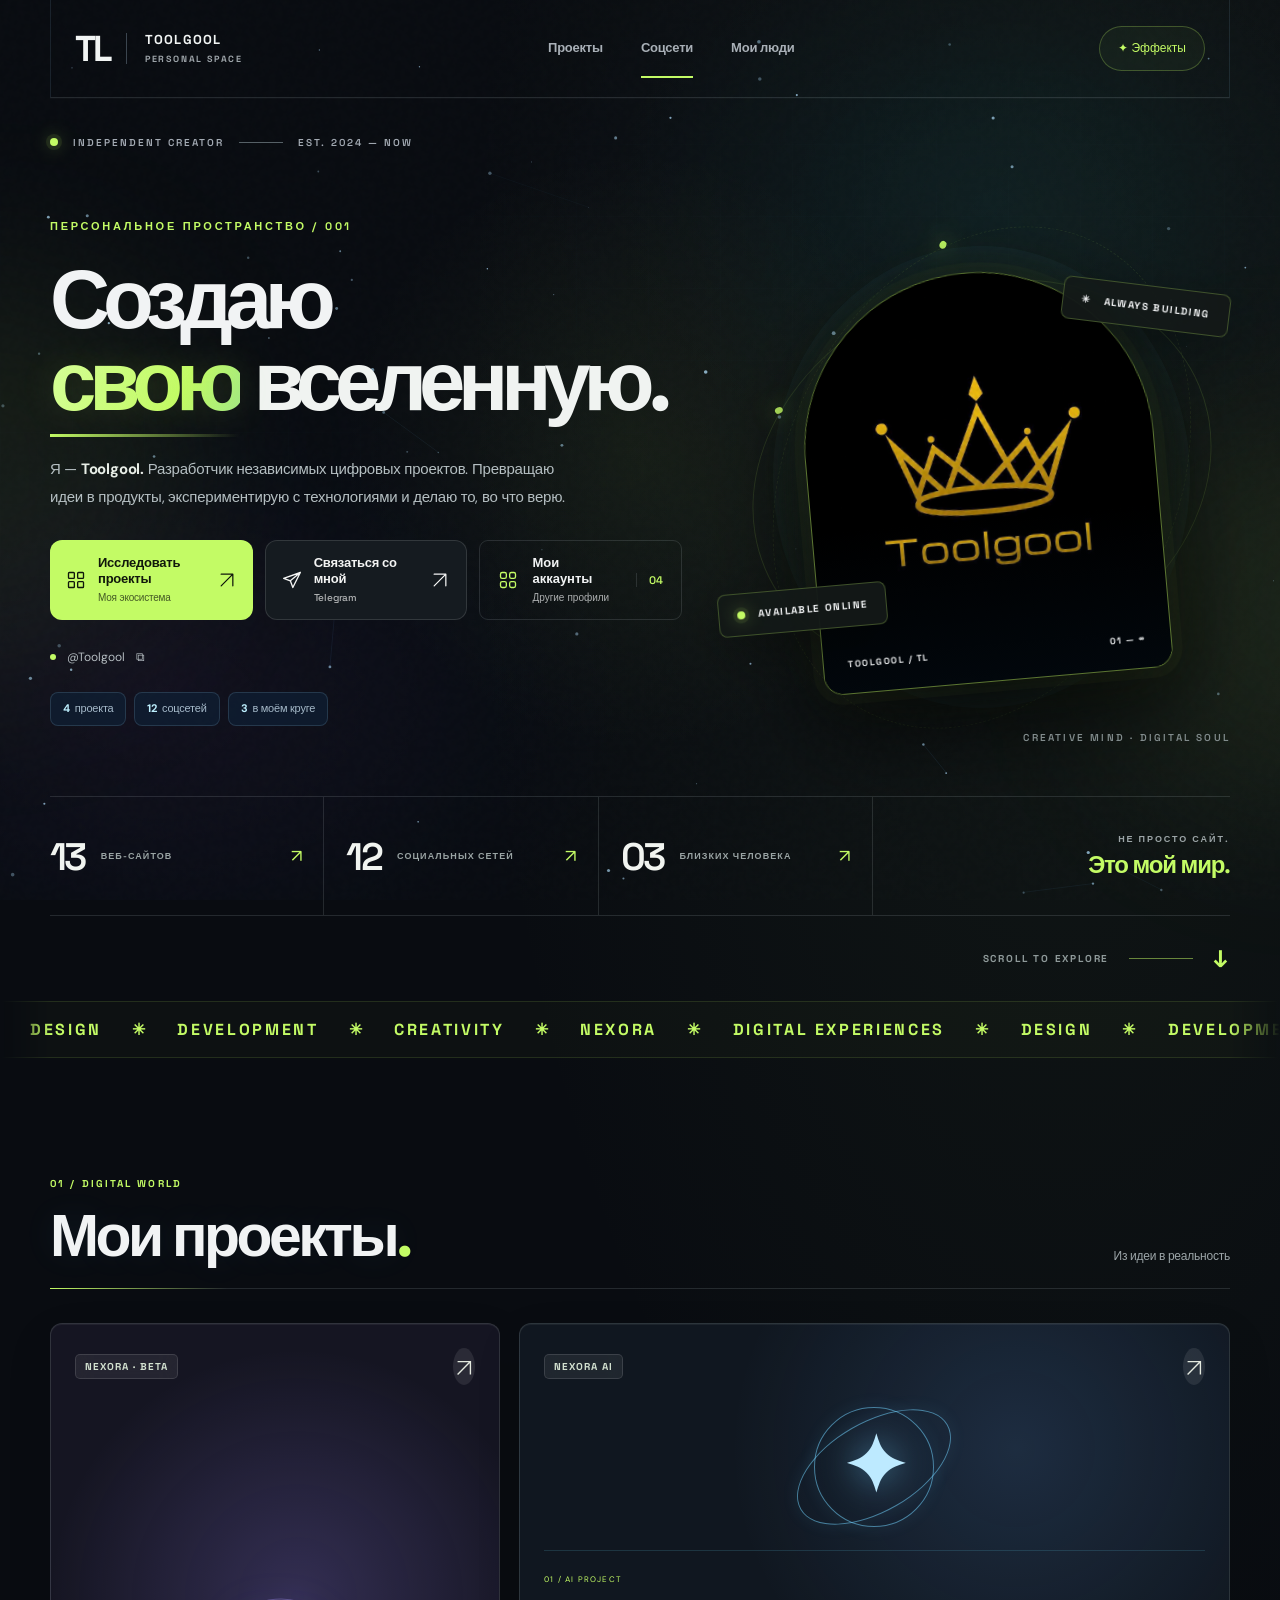
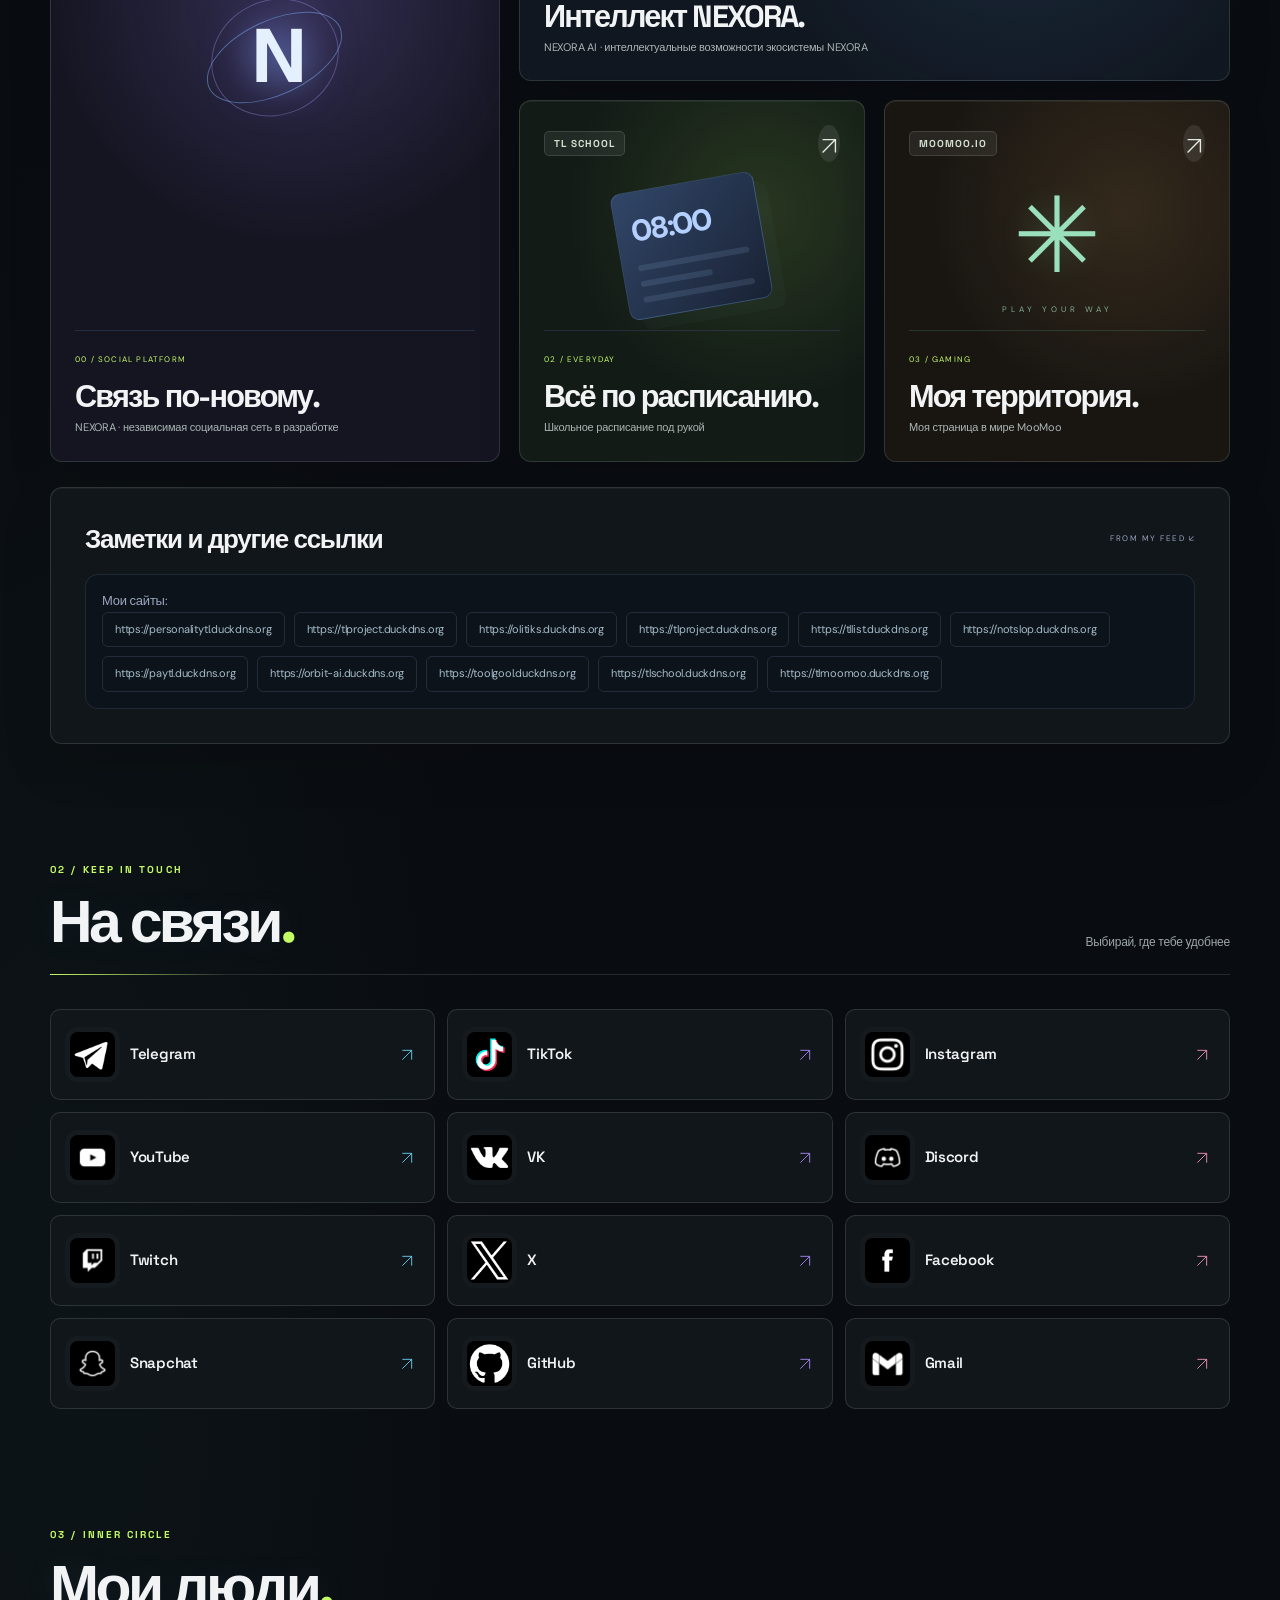
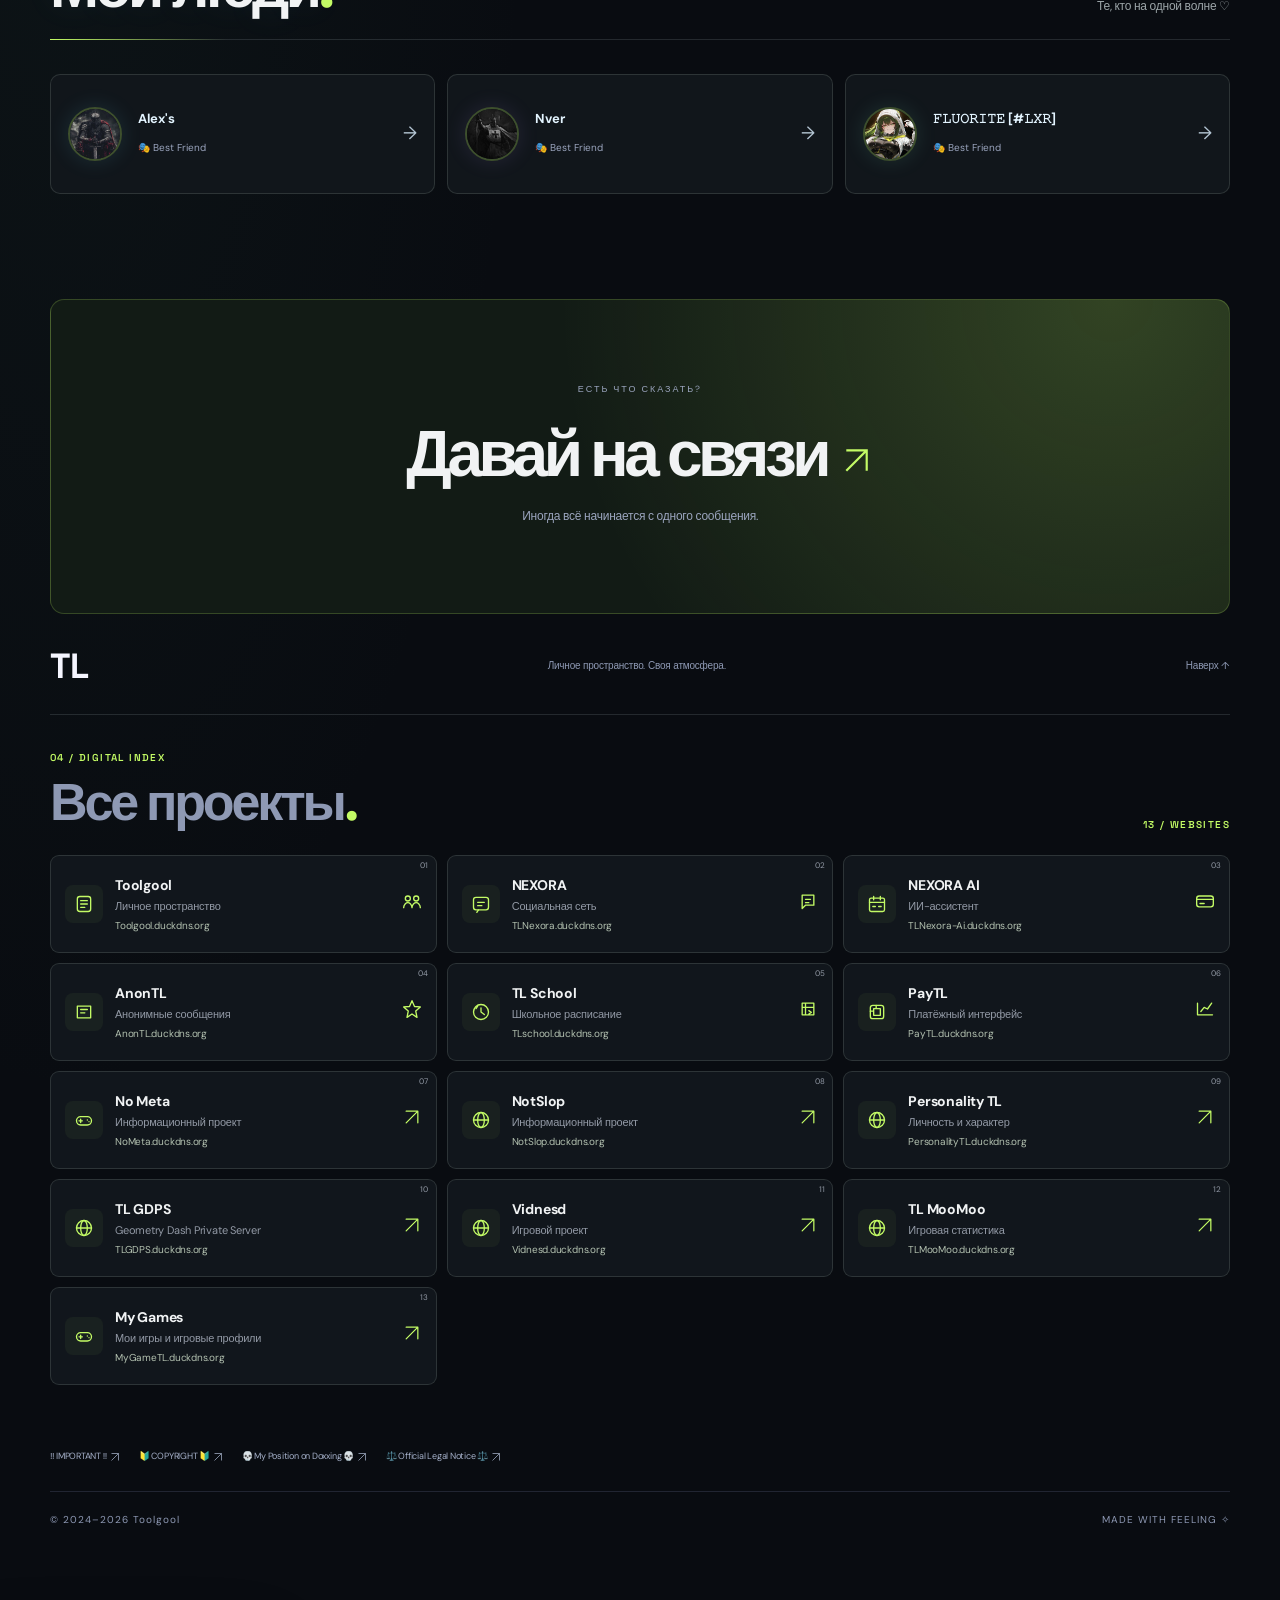
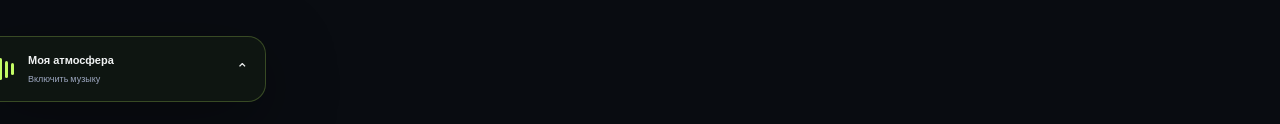
==== index.html @ 626cf40d "Use canonical MyGameTL domain from My-Game CNAME in bio directory" ====
<!doctype html>
<html lang="ru">
<head>
  <meta charset="utf-8">
  <meta name="viewport" content="width=device-width, initial-scale=1">
  <meta name="theme-color" content="#090d12">
  <meta name="description" content="Toolgool — независимый разработчик NEXORA, NEXORA AI и других цифровых проектов.">

  <meta property="og:title" content="Toolgool · Личное пространство">
  <meta property="og:description" content="Toolgool: NEXORA, NEXORA AI, TL School и другие проекты.">
  <meta property="og:type" content="website">
  <meta property="og:image" content="https://Toolgool.duckdns.org/images/icon.jpg">

  <title>Toolgool · Личное пространство</title>

  <link rel="preconnect" href="https://fonts.googleapis.com"><link rel="preconnect" href="https://fonts.gstatic.com" crossorigin><link href="https://fonts.googleapis.com/css2?family=DM+Sans:wght@400;500;600;700&family=Space+Grotesk:wght@400;500;600;700&display=swap" rel="stylesheet">
  <link rel="stylesheet" href="style.css?v=4">
<link rel="stylesheet" href="effects.css?v=1">
<link rel="stylesheet" href="premium.css?v=1">
<link rel="stylesheet" href="rebuild.css?v=1">
<link rel="stylesheet" href="motion-v2.css?v=1">

<script src="data.js?v=3" defer></script>
<script src="script.js?v=4" defer></script>
<script src="effects.js?v=1" defer></script>
<script src="premium.js?v=1" defer></script>
<script src="rebuild.js?v=1" defer></script>
<script src="motion-v2.js?v=1" defer></script>
<style>
.tl-hero #tlAccountsOpen{gap:14px;margin:0;padding:14px 18px;border-radius:9px;min-height:56px;background:transparent;border:1px solid var(--tl-line);color:#f1f3f4;position:relative;overflow:hidden}
.tl-hero #tlAccountsOpen:hover{border-color:var(--tl-acid);background:#c3fb6509}
#tlAccountsOpen .tl-count{font:600 11px "Space Grotesk",sans-serif;color:var(--tl-acid);border-left:1px solid var(--tl-line);padding-left:12px}
#tlAccountsOpen svg{color:var(--tl-acid);transition:rotate .4s}
#tlAccountsOpen:hover svg{rotate:90deg}
#tlAccounts{box-sizing:border-box;width:min(520px,calc(100% - 28px));max-height:85dvh;overflow:auto;padding:clamp(18px,5vw,36px);border:1px solid var(--tl-line);border-radius:12px;background:#11161c;color:#f1f3f4;margin:auto;box-shadow:0 30px 100px #0009;transform:none}
#tlAccounts::backdrop{background:#090c11b8;backdrop-filter:blur(10px)}
#tlAccounts[open]{animation:tlDirectoryIn .48s cubic-bezier(.16,1,.3,1) both}
#tlAccounts[open]::backdrop{animation:tlDirectoryFade .35s both}
#tlAccounts.tl-exit{animation:tlDirectoryOut .23s ease both}
#tlAccounts.tl-exit::backdrop{animation:tlDirectoryFade .23s reverse both}
@keyframes tlDirectoryFade{from{opacity:0}to{opacity:1}}
@keyframes tlDirectoryIn{from{opacity:0;transform:translateY(24px) scale(.97);clip-path:inset(0 0 18% 0)}to{opacity:1;transform:none;clip-path:inset(0)}}
@keyframes tlDirectoryOut{to{opacity:0;transform:translateY(16px) scale(.98)}}
#tlAccounts .tl-eyebrow{font:700 10px "Space Grotesk",sans-serif;letter-spacing:.2em;color:var(--tl-acid);margin-bottom:15px}
#tlAccounts h2{font:700 clamp(30px,7vw,48px)/1.05 "Space Grotesk",sans-serif;letter-spacing:-.075em;margin:0 40px 12px 0}
#tlAccounts h2 span{color:var(--tl-acid)!important}
#tlAccounts p{color:var(--tl-muted);font-size:13px;margin:0 0 24px}
#tlAccounts .tl-account{display:grid;grid-template-columns:28px 38px minmax(0,1fr) 20px;align-items:center;gap:12px;padding:18px 8px;border-top:1px solid var(--tl-line);color:inherit;text-decoration:none;position:relative;transition:background .25s,padding .25s;animation:tlDirectoryRow .55s cubic-bezier(.16,1,.3,1) both;animation-delay:calc(var(--i)*65ms + 60ms)}
@keyframes tlDirectoryRow{from{opacity:0;translate:0 15px}to{opacity:1;translate:0 0}}
#tlAccounts .tl-account:hover,#tlAccounts .tl-account:focus-visible{background:#c3fb6509;padding-left:13px}
#tlAccounts .tl-index{font:600 11px "Space Grotesk",sans-serif;color:var(--tl-muted)}
#tlAccounts .tl-account img{width:38px;height:38px;border-radius:8px;filter:grayscale(1);transition:filter .25s}
#tlAccounts .tl-account:hover img{filter:none}
#tlAccounts .tl-account strong{font-size:15px;font-weight:700}
#tlAccounts .tl-account small{display:block;color:var(--tl-muted);font-size:12px}
#tlAccounts .tl-account svg{color:var(--tl-acid);transition:transform .25s}
#tlAccounts .tl-account:hover svg{transform:translate(3px,-3px)}
#tlAccounts .tl-account-close{position:absolute;right:20px;top:20px;background:transparent;color:#f1f3f4;border:1px solid var(--tl-line);border-radius:8px;width:36px;height:36px;display:grid;place-items:center;cursor:pointer}
#tlAccounts .tl-account-close:hover{color:var(--tl-acid);border-color:var(--tl-acid)}
#tlAccounts .tl-account-footer{display:flex;justify-content:space-between;border-top:1px solid var(--tl-line);padding-top:20px;color:var(--tl-muted);font:600 10px "Space Grotesk",sans-serif;letter-spacing:.12em}
html.no-effects #tlAccounts,html.no-effects #tlAccounts::backdrop,html.no-effects #tlAccounts .tl-account{animation:none!important}
@media(prefers-reduced-motion:reduce){#tlAccounts,#tlAccounts::backdrop,#tlAccounts .tl-account{animation:none!important}#tlAccounts *{transition:none!important}}

.tl-hero .hero-actions .button{gap:12px;padding:14px 16px;min-height:66px;justify-content:flex-start;flex:1 1 175px;text-align:left}
.tl-hero .hero-actions .button>svg{flex:none}
.tl-hero .hero-actions .button>span:not(.tl-count){flex:1;line-height:1.25;white-space:normal}
.tl-hero .hero-actions .button small{display:block;font-size:10px;font-weight:500;opacity:.7;margin-top:5px}
.tl-hero .hero-actions .button.secondary{background:#151b20;border-color:#ffffff20}
.tl-hero .hero-actions .button.secondary:hover{background:#c3fb6510;border-color:var(--tl-acid)}
.tl-domain-directory{padding:36px 0;border-top:1px solid var(--tl-line);margin-top:30px}
.tl-domain-head{display:flex;justify-content:space-between;align-items:end;gap:12px;margin-bottom:24px}
.tl-domain-head .eyebrow,.tl-domain-total{color:var(--tl-acid);font:600 10px "Space Grotesk",sans-serif;letter-spacing:.14em}
.tl-domain-head h2{font:700 clamp(32px,5vw,52px)/1.1 "Space Grotesk",sans-serif;letter-spacing:-.06em}
.tl-domain-grid{display:grid;grid-template-columns:repeat(3,minmax(0,1fr));gap:10px}
.tl-domain-card{position:relative;display:flex;align-items:center;gap:12px;padding:18px 14px;border:1px solid var(--tl-line);border-radius:9px;background:#11161c;overflow:hidden;transition:background .3s,border-color .3s,translate .3s}
.tl-domain-card:hover{background:#19221c;border-color:#c3fb6570;translate:0 -3px}
.tl-domain-icon{display:grid;place-items:center;flex:none;width:38px;height:38px;border-radius:8px;background:#c3fb650c;color:var(--tl-acid)}
.tl-domain-copy{min-width:0;flex:1;display:grid;gap:2px}
.tl-domain-copy strong{font-size:14px;color:#f1f3f4}
.tl-domain-copy small{font-size:11px;color:var(--tl-muted)}
.tl-domain-url{font-size:10px;color:#b3c1b0;overflow-wrap:anywhere}
.tl-domain-arrow{color:var(--tl-acid);transition:transform .3s;flex:none}
.tl-domain-card:hover .tl-domain-arrow{transform:translate(2px,-3px)}
.tl-domain-index{position:absolute;right:8px;top:3px;color:var(--tl-muted);font-size:8px}
@media(max-width:1000px){.tl-domain-grid{grid-template-columns:repeat(2,minmax(0,1fr))}}
@media(max-width:560px){.tl-domain-grid{grid-template-columns:1fr}.tl-hero .hero-actions .button{flex-basis:100%}}
@media(prefers-reduced-motion:reduce){.tl-domain-card,.tl-domain-arrow{transition:none}}
</style>
</head>

<body>
  <a class="skip-link" href="#main">Перейти к содержимому</a>

  <svg
    xmlns="http://www.w3.org/2000/svg"
    width="0"
    height="0"
    aria-hidden="true"
    style="position:absolute;pointer-events:none"
  >
    <symbol id="icon-arrow" viewBox="0 0 24 24">
      <path
        d="M5 19 19 5M5 5h14v14"
        fill="none"
        stroke="currentColor"
        stroke-width="1.5"
      />
    </symbol>
  </svg>

  <canvas id="snowCanvas" aria-hidden="true"></canvas>
  <div class="ambient" aria-hidden="true"></div>

  <header class="header wrap">
    <a href="#" class="brand" aria-label="Toolgool, на главную">
      TL
      <span>
        TOOLGOOL
        <small>PERSONAL SPACE</small>
      </span>
    </a>

    <nav aria-label="Главная навигация">
      <a href="#projects">Проекты</a>
      <a href="#socials">Соцсети</a>
      <a href="#people">Мои люди</a>
    </nav>

    <button
      id="effects"
      class="effects"
      aria-label="Включить или отключить эффекты"
      aria-pressed="true"
    >
      ✦ <span>Эффекты</span>
    </button>
  </header>

  <main id="main" class="wrap">
    <section class="hero tl-hero" aria-labelledby="hero-title">
      <div class="tl-hero-kicker"><span class="tl-live-dot"></span> INDEPENDENT CREATOR <span class="tl-kicker-line"></span> EST. 2024 — NOW</div>
      <div class="tl-hero-stage">
        <div class="hero-copy">
          <div class="tl-hero-overline">ПЕРСОНАЛЬНОЕ ПРОСТРАНСТВО / 001</div>
          <h1 id="hero-title">Создаю<br><em>свою</em> <span>вселенную.</span></h1>
          <p class="hero-description">Я — <strong>Toolgool.</strong> Разработчик независимых цифровых проектов. Превращаю идеи в продукты, экспериментирую с технологиями и делаю то, во что верю.</p>
          <div class="hero-actions">
            <a class="button primary" href="#projects"><svg width="20" height="20" viewBox="0 0 24 24" fill="none" stroke="currentColor" stroke-width="1.6" stroke-linecap="round" stroke-linejoin="round" aria-hidden="true"><rect x="3" y="3" width="7" height="7" rx="1"/><rect x="14" y="3" width="7" height="7" rx="1"/><rect x="3" y="14" width="7" height="7" rx="1"/><rect x="14" y="14" width="7" height="7" rx="1"/></svg><span>Исследовать проекты<small>Моя экосистема</small></span><svg width="20" height="20" viewBox="0 0 24 24" fill="none" stroke="currentColor" stroke-width="1.6" stroke-linecap="round" stroke-linejoin="round" aria-hidden="true"><use href="#icon-arrow"/></svg></a>
            <a class="button secondary" href="https://t.me/Toolgool" target="_blank" rel="noopener noreferrer"><svg width="20" height="20" viewBox="0 0 24 24" fill="none" stroke="currentColor" stroke-width="1.6" stroke-linecap="round" stroke-linejoin="round" aria-hidden="true"><path d="M22 3 2 10l8 3 3 8 9-18ZM10 13l12-10"/></svg><span>Связаться со мной<small>Telegram</small></span><svg width="20" height="20" viewBox="0 0 24 24" fill="none" stroke="currentColor" stroke-width="1.6" stroke-linecap="round" stroke-linejoin="round" aria-hidden="true"><use href="#icon-arrow"/></svg></a>
            <button type="button" class="button secondary" id="tlAccountsOpen" aria-haspopup="dialog" onclick="document.getElementById('tlAccounts').showModal()"><svg width="20" height="20" viewBox="0 0 24 24" fill="none" stroke="currentColor" stroke-width="1.6" aria-hidden="true"><rect x="3" y="3" width="7" height="7" rx="2"/><rect x="14" y="3" width="7" height="7" rx="2"/><rect x="3" y="14" width="7" height="7" rx="2"/><rect x="14" y="14" width="7" height="7" rx="2"/></svg> <span>Мои аккаунты<small>Другие профили</small></span><span class="tl-count">04</span></button>
          </div>
          <button class="handle" id="copyHandle" aria-label="Скопировать ник @Toolgool"><span class="tl-handle-dot"></span> @Toolgool <span aria-hidden="true">⧉</span></button>
        </div>
        <div class="hero-art">
          <div class="tl-art-halo" aria-hidden="true"></div>
          <div class="tl-art-ring tl-art-ring-a" aria-hidden="true"></div>
          <div class="tl-art-ring tl-art-ring-b" aria-hidden="true"></div>
          <div class="portrait"><img src="images/icon.jpg" alt="Аватар Toolgool" width="400" height="400" fetchpriority="high"><div class="portrait-caption"><span>TOOLGOOL / TL</span><span>01 — ∞</span></div></div>
          <div class="tl-art-chip tl-chip-top">✳ &nbsp; ALWAYS BUILDING</div>
          <div class="tl-art-chip tl-chip-bottom"><span class="tl-live-dot"></span> AVAILABLE ONLINE</div>
          <div class="tl-art-coordinate">CREATIVE MIND · DIGITAL SOUL</div>
        </div>
      </div>
      <div class="tl-hero-metrics" aria-label="Разделы сайта">
        <a href="#projects"><strong>13</strong><span>ВЕБ-САЙТОВ</span><b>↗</b></a>
        <a href="#socials"><strong>12</strong><span>СОЦИАЛЬНЫХ СЕТЕЙ</span><b>↗</b></a>
        <a href="#people"><strong>03</strong><span>БЛИЗКИХ ЧЕЛОВЕКА</span><b>↗</b></a>
        <div class="tl-metric-signature"><span>НЕ ПРОСТО САЙТ.</span><strong>Это мой мир.</strong></div>
      </div>
      <div class="tl-hero-bottom"><span>SCROLL TO EXPLORE</span><span class="tl-scroll-line"></span><a href="#projects" aria-label="Прокрутить к проектам">↓</a></div>
    </section>

    <div class="tl-ticker" aria-hidden="true"><div class="tl-ticker-track">DESIGN <span>✳</span> DEVELOPMENT <span>✳</span> CREATIVITY <span>✳</span> NEXORA <span>✳</span> DIGITAL EXPERIENCES <span>✳</span> DESIGN <span>✳</span> DEVELOPMENT <span>✳</span> CREATIVITY <span>✳</span> NEXORA <span>✳</span> DIGITAL EXPERIENCES <span>✳</span></div></div>

    <section class="section" id="projects">
      <div class="section-heading">
        <div>
          <div class="eyebrow">01 / DIGITAL WORLD</div>
          <h2>Мои проекты<span>.</span></h2>
        </div>

        <span class="section-note">Из идеи в реальность</span>
      </div>

      <div class="project-grid">
        <a class="project project-nexora" href="https://TLNexora.duckdns.org/" target="_blank" rel="noopener noreferrer" aria-label="Открыть социальную сеть NEXORA">
          <div class="project-top"><span class="pill">NEXORA · BETA</span><span class="arrow"><svg class="external-icon" width="16" height="16" aria-hidden="true"><use href="#icon-arrow"></use></svg></span></div>
          <div class="nexora-illustration" aria-hidden="true"><span class="nexora-symbol">N</span><span class="nexora-ring"></span><span class="nexora-ring second"></span></div>
          <div class="project-copy"><small>00 / SOCIAL PLATFORM</small><h3>Связь по-новому.</h3><p>NEXORA · независимая социальная сеть в разработке</p></div>
        </a>
        <a
          class="project project-featured"
          href="https://TLNexora-Ai.duckdns.org/"
          target="_blank"
          rel="noopener noreferrer"
        >
          <div class="project-top">
            <span class="pill">NEXORA AI</span>
            <span class="arrow">
              <svg class="external-icon" width="16" height="16" aria-hidden="true">
                <use href="#icon-arrow"></use>
              </svg>
            </span>
          </div>

          <div class="orbit-illustration" aria-hidden="true">
            <div></div>
            <i></i>
            <b>✦</b>
          </div>

          <div class="project-copy">
            <small>01 / AI PROJECT</small>
            <h3>Интеллект NEXORA.</h3>
            <p>NEXORA AI · интеллектуальные возможности экосистемы NEXORA</p>
          </div>
        </a>

        <a
          class="project project-school"
          href="https://TLschool.duckdns.org"
          target="_blank"
          rel="noopener noreferrer"
        >
          <div class="project-top">
            <span class="pill">TL SCHOOL</span>
            <span class="arrow">
              <svg class="external-icon" width="16" height="16" aria-hidden="true">
                <use href="#icon-arrow"></use>
              </svg>
            </span>
          </div>

          <div class="school-illustration" aria-hidden="true">
            <span>08:00</span>
            <i></i>
            <i></i>
            <i></i>
          </div>

          <div class="project-copy">
            <small>02 / EVERYDAY</small>
            <h3>Всё по расписанию.</h3>
            <p>Школьное расписание под рукой</p>
          </div>
        </a>

        <a
          class="project project-game"
          href="https://TLMooMoo.duckdns.org"
          target="_blank"
          rel="noopener noreferrer"
        >
          <div class="project-top">
            <span class="pill">MOOMOO.IO</span>
            <span class="arrow">
              <svg class="external-icon" width="16" height="16" aria-hidden="true">
                <use href="#icon-arrow"></use>
              </svg>
            </span>
          </div>

          <div class="game-illustration" aria-hidden="true">
            ✳
            <span>PLAY YOUR WAY</span>
          </div>

          <div class="project-copy">
            <small>03 / GAMING</small>
            <h3>Моя территория.</h3>
            <p>Моя страница в мире MooMoo</p>
          </div>
        </a>
      </div>

      <div class="posts-panel">
        <div class="posts-heading">
          <h3>Заметки и другие ссылки</h3>
          <span>FROM MY FEED ↙</span>
        </div>

        <div id="postsContainer" aria-live="polite">
          <p>Загружаем записи…</p>
        </div>

        <button id="retryPosts" hidden class="button secondary">
          Попробовать снова
        </button>
      </div>
    </section>

    <section class="section" id="socials">
      <div class="section-heading">
        <div>
          <div class="eyebrow">02 / KEEP IN TOUCH</div>
          <h2>На связи<span>.</span></h2>
        </div>

        <span class="section-note">Выбирай, где тебе удобнее</span>
      </div>

      <div class="social-grid">
        <a class="social-card" href="https://t.me/Toolgool" target="_blank" rel="noopener noreferrer">
          <img src="./images/Telegram.jpg" alt="" width="36" height="36" loading="lazy">
          <span>Telegram</span>
          <span aria-hidden="true">
            <svg class="external-icon" width="16" height="16"><use href="#icon-arrow"></use></svg>
          </span>
        </a>

        <a class="social-card" href="https://www.tiktok.com/@Toolgool2023" target="_blank" rel="noopener noreferrer">
          <img src="./images/Tiktok.jpg" alt="" width="36" height="36" loading="lazy">
          <span>TikTok</span>
          <span aria-hidden="true">
            <svg class="external-icon" width="16" height="16"><use href="#icon-arrow"></use></svg>
          </span>
        </a>

        <a class="social-card" href="https://www.instagram.com/Toolgool2023" target="_blank" rel="noopener noreferrer">
          <img src="./images/Instagram.jpg" alt="" width="36" height="36" loading="lazy">
          <span>Instagram</span>
          <span aria-hidden="true">
            <svg class="external-icon" width="16" height="16"><use href="#icon-arrow"></use></svg>
          </span>
        </a>

        <a class="social-card" href="https://www.youtube.com/@Toolgool2023" target="_blank" rel="noopener noreferrer">
          <img src="./images/YouTube.jpg" alt="" width="36" height="36" loading="lazy">
          <span>YouTube</span>
          <span aria-hidden="true">
            <svg class="external-icon" width="16" height="16"><use href="#icon-arrow"></use></svg>
          </span>
        </a>

        <a class="social-card" href="https://vk.com/Toolgool" target="_blank" rel="noopener noreferrer">
          <img src="./images/VK.jpg" alt="" width="36" height="36" loading="lazy">
          <span>VK</span>
          <span aria-hidden="true">
            <svg class="external-icon" width="16" height="16"><use href="#icon-arrow"></use></svg>
          </span>
        </a>

        <a class="social-card" href="https://discord.com/users/Toolgool2023" target="_blank" rel="noopener noreferrer">
          <img src="./images/Discord.jpg" alt="" width="36" height="36" loading="lazy">
          <span>Discord</span>
          <span aria-hidden="true">
            <svg class="external-icon" width="16" height="16"><use href="#icon-arrow"></use></svg>
          </span>
        </a>

        <a class="social-card" href="https://www.twitch.tv/Toolgool2023" target="_blank" rel="noopener noreferrer">
          <img src="./images/Twitch.jpg" alt="" width="36" height="36" loading="lazy">
          <span>Twitch</span>
          <span aria-hidden="true">
            <svg class="external-icon" width="16" height="16"><use href="#icon-arrow"></use></svg>
          </span>
        </a>

        <a class="social-card" href="https://x.com/Toolgool2023" target="_blank" rel="noopener noreferrer">
          <img src="./images/X.jpg" alt="" width="36" height="36" loading="lazy">
          <span>X</span>
          <span aria-hidden="true">
            <svg class="external-icon" width="16" height="16"><use href="#icon-arrow"></use></svg>
          </span>
        </a>

        <a class="social-card" href="https://www.facebook.com/Toolgool2023" target="_blank" rel="noopener noreferrer">
          <img src="./images/Facebook.jpg" alt="" width="36" height="36" loading="lazy">
          <span>Facebook</span>
          <span aria-hidden="true">
            <svg class="external-icon" width="16" height="16"><use href="#icon-arrow"></use></svg>
          </span>
        </a>

        <a class="social-card" href="https://www.snapchat.com/add/Toolgool2023" target="_blank" rel="noopener noreferrer">
          <img src="./images/Snapchat.jpg" alt="" width="36" height="36" loading="lazy">
          <span>Snapchat</span>
          <span aria-hidden="true">
            <svg class="external-icon" width="16" height="16"><use href="#icon-arrow"></use></svg>
          </span>
        </a>

        <a class="social-card" href="https://github.com/Toolgool" target="_blank" rel="noopener noreferrer">
          <img src="./images/GitHub.jpg" alt="" width="36" height="36" loading="lazy">
          <span>GitHub</span>
          <span aria-hidden="true">
            <svg class="external-icon" width="16" height="16"><use href="#icon-arrow"></use></svg>
          </span>
        </a>

        <a class="social-card" href="mailto:Toolgool2021@gmail.com">
          <img src="./images/Gmail.jpg" alt="" width="36" height="36" loading="lazy">
          <span>Gmail</span>
          <span aria-hidden="true">
            <svg class="external-icon" width="16" height="16"><use href="#icon-arrow"></use></svg>
          </span>
        </a>
      </div>
    </section>

    <section class="section" id="people">
      <div class="section-heading">
        <div>
          <div class="eyebrow">03 / INNER CIRCLE</div>
          <h2>Мои люди<span>.</span></h2>
        </div>

        <span class="section-note">Те, кто на одной волне ♡</span>
      </div>

      <div class="team-grid" id="teamGrid"></div>

      <noscript>
        Для просмотра карточек друзей и записей включи JavaScript.
        Соцсети и проекты доступны по ссылкам выше.
      </noscript>
    </section>

    <section class="closing">
      <span>ЕСТЬ ЧТО СКАЗАТЬ?</span>

      <a href="https://t.me/Toolgool" target="_blank" rel="noopener noreferrer">
        Давай на связи
        <span>
          <svg class="external-icon" width="16" height="16" aria-hidden="true">
            <use href="#icon-arrow"></use>
          </svg>
        </span>
      </a>

      <p>Иногда всё начинается с одного сообщения.</p>
    </section>
  </main>

  <footer class="wrap footer">
    <div class="footer-top">
      <a class="brand" href="#">TL</a>
      <span>Личное пространство. Своя атмосфера.</span>
      <a href="#">Наверх ↑</a>
    </div>

    <section class="tl-domain-directory" aria-labelledby="tlDomainTitle"><div class="tl-domain-head"><div><div class="eyebrow">04 / DIGITAL INDEX</div><h2 id="tlDomainTitle">Все проекты<span>.</span></h2></div><span class="tl-domain-total">13 / WEBSITES</span></div><div class="tl-domain-grid"><a class="tl-domain-card" href="https://Toolgool.duckdns.org/" target="_blank" rel="noopener noreferrer"><span class="tl-domain-icon"><svg width="20" height="20" viewBox="0 0 24 24" fill="none" stroke="currentColor" stroke-width="1.6" stroke-linecap="round" stroke-linejoin="round" aria-hidden="true"><rect x="4" y="3" width="16" height="18" rx="3"/><path d="M8 8h8M8 12h8M8 16h5"/></svg></span><span class="tl-domain-copy"><strong>Toolgool</strong><small>Личное пространство</small><span class="tl-domain-url">Toolgool.duckdns.org</span></span><span class="tl-domain-arrow"><svg width="20" height="20" viewBox="0 0 24 24" fill="none" stroke="currentColor" stroke-width="1.6" stroke-linecap="round" stroke-linejoin="round" aria-hidden="true"><circle cx="7" cy="9" r="3"/><circle cx="17" cy="9" r="3"/><path d="M2 20c0-4 3-6 5-6s5 2 5 6M12 20c0-4 3-6 5-6s5 2 5 6"/></svg></span><span class="tl-domain-index">01</span></a><a class="tl-domain-card" href="https://TLNexora.duckdns.org/" target="_blank" rel="noopener noreferrer"><span class="tl-domain-icon"><svg width="20" height="20" viewBox="0 0 24 24" fill="none" stroke="currentColor" stroke-width="1.6" stroke-linecap="round" stroke-linejoin="round" aria-hidden="true"><rect x="3" y="4" width="18" height="15" rx="3"/><path d="M8 10h8M8 14h5M9 19l-2 3"/></svg></span><span class="tl-domain-copy"><strong>NEXORA</strong><small>Социальная сеть</small><span class="tl-domain-url">TLNexora.duckdns.org</span></span><span class="tl-domain-arrow"><svg width="20" height="20" viewBox="0 0 24 24" fill="none" stroke="currentColor" stroke-width="1.6" stroke-linecap="round" stroke-linejoin="round" aria-hidden="true"><path d="M5 5h14v12H9l-4 4V5Z"/><path d="M9 10h6M9 14h4"/></svg></span><span class="tl-domain-index">02</span></a><a class="tl-domain-card" href="https://TLNexora-Ai.duckdns.org/" target="_blank" rel="noopener noreferrer"><span class="tl-domain-icon"><svg width="20" height="20" viewBox="0 0 24 24" fill="none" stroke="currentColor" stroke-width="1.6" stroke-linecap="round" stroke-linejoin="round" aria-hidden="true"><rect x="3" y="5" width="18" height="16" rx="2"/><path d="M3 10h18M8 3v4M16 3v4M7 15h3M14 15h3"/></svg></span><span class="tl-domain-copy"><strong>NEXORA AI</strong><small>ИИ-ассистент</small><span class="tl-domain-url">TLNexora-Ai.duckdns.org</span></span><span class="tl-domain-arrow"><svg width="20" height="20" viewBox="0 0 24 24" fill="none" stroke="currentColor" stroke-width="1.6" stroke-linecap="round" stroke-linejoin="round" aria-hidden="true"><rect x="2" y="6" width="20" height="13" rx="3"/><path d="M2 10h20M6 15h5"/></svg></span><span class="tl-domain-index">03</span></a><a class="tl-domain-card" href="https://AnonTL.duckdns.org/" target="_blank" rel="noopener noreferrer"><span class="tl-domain-icon"><svg width="20" height="20" viewBox="0 0 24 24" fill="none" stroke="currentColor" stroke-width="1.6" stroke-linecap="round" stroke-linejoin="round" aria-hidden="true"><path d="M4 5h16v14H4zM8 9h8M8 13h5"/></svg></span><span class="tl-domain-copy"><strong>AnonTL</strong><small>Анонимные сообщения</small><span class="tl-domain-url">AnonTL.duckdns.org</span></span><span class="tl-domain-arrow"><svg width="20" height="20" viewBox="0 0 24 24" fill="none" stroke="currentColor" stroke-width="1.6" stroke-linecap="round" stroke-linejoin="round" aria-hidden="true"><path d="m12 2 3 7 7 .5-5.5 5 1.5 7.5-6-4-6 4 1.5-7.5L2 9.5 9 9z"/></svg></span><span class="tl-domain-index">04</span></a><a class="tl-domain-card" href="https://TLschool.duckdns.org/" target="_blank" rel="noopener noreferrer"><span class="tl-domain-icon"><svg width="20" height="20" viewBox="0 0 24 24" fill="none" stroke="currentColor" stroke-width="1.6" stroke-linecap="round" stroke-linejoin="round" aria-hidden="true"><circle cx="12" cy="12" r="9"/><path d="M12 7v5l4 3M8 5l-2 3"/></svg></span><span class="tl-domain-copy"><strong>TL School</strong><small>Школьное расписание</small><span class="tl-domain-url">TLschool.duckdns.org</span></span><span class="tl-domain-arrow"><svg width="20" height="20" viewBox="0 0 24 24" fill="none" stroke="currentColor" stroke-width="1.6" stroke-linecap="round" stroke-linejoin="round" aria-hidden="true"><path d="M5 5h14v14H5zM9 5v14M5 10h14M13 14l3 2-3 2"/></svg></span><span class="tl-domain-index">05</span></a><a class="tl-domain-card" href="https://PayTL.duckdns.org/" target="_blank" rel="noopener noreferrer"><span class="tl-domain-icon"><svg width="20" height="20" viewBox="0 0 24 24" fill="none" stroke="currentColor" stroke-width="1.6" stroke-linecap="round" stroke-linejoin="round" aria-hidden="true"><rect x="4" y="4" width="16" height="16" rx="3"/><path d="M8 8h8v8H8zM11 4v4M4 11h4"/></svg></span><span class="tl-domain-copy"><strong>PayTL</strong><small>Платёжный интерфейс</small><span class="tl-domain-url">PayTL.duckdns.org</span></span><span class="tl-domain-arrow"><svg width="20" height="20" viewBox="0 0 24 24" fill="none" stroke="currentColor" stroke-width="1.6" stroke-linecap="round" stroke-linejoin="round" aria-hidden="true"><path d="M3 19V5M3 19h18M7 15l4-5 4 2 5-7"/></svg></span><span class="tl-domain-index">06</span></a><a class="tl-domain-card" href="https://NoMeta.duckdns.org/" target="_blank" rel="noopener noreferrer"><span class="tl-domain-icon"><svg width="20" height="20" viewBox="0 0 24 24" fill="none" stroke="currentColor" stroke-width="1.6" stroke-linecap="round" stroke-linejoin="round" aria-hidden="true"><rect x="3" y="8" width="18" height="10" rx="5"/><path d="M8 11v4m-2-2h4m6-1h.01M18 14h.01"/></svg></span><span class="tl-domain-copy"><strong>No Meta</strong><small>Информационный проект</small><span class="tl-domain-url">NoMeta.duckdns.org</span></span><span class="tl-domain-arrow"><svg width="20" height="20" viewBox="0 0 24 24" fill="none" stroke="currentColor" stroke-width="1.6" stroke-linecap="round" stroke-linejoin="round" aria-hidden="true"><use href="#icon-arrow"/></svg></span><span class="tl-domain-index">07</span></a><a class="tl-domain-card" href="https://NotSlop.duckdns.org/" target="_blank" rel="noopener noreferrer"><span class="tl-domain-icon"><svg width="20" height="20" viewBox="0 0 24 24" fill="none" stroke="currentColor" stroke-width="1.6" stroke-linecap="round" stroke-linejoin="round" aria-hidden="true"><circle cx="12" cy="12" r="9"/><ellipse cx="12" cy="12" rx="4" ry="9"/><path d="M3 12h18"/></svg></span><span class="tl-domain-copy"><strong>NotSlop</strong><small>Информационный проект</small><span class="tl-domain-url">NotSlop.duckdns.org</span></span><span class="tl-domain-arrow"><svg width="20" height="20" viewBox="0 0 24 24" fill="none" stroke="currentColor" stroke-width="1.6" stroke-linecap="round" stroke-linejoin="round" aria-hidden="true"><use href="#icon-arrow"/></svg></span><span class="tl-domain-index">08</span></a><a class="tl-domain-card" href="https://PersonalityTL.duckdns.org/" target="_blank" rel="noopener noreferrer"><span class="tl-domain-icon"><svg width="20" height="20" viewBox="0 0 24 24" fill="none" stroke="currentColor" stroke-width="1.6" stroke-linecap="round" stroke-linejoin="round" aria-hidden="true"><circle cx="12" cy="12" r="9"/><ellipse cx="12" cy="12" rx="4" ry="9"/><path d="M3 12h18"/></svg></span><span class="tl-domain-copy"><strong>Personality TL</strong><small>Личность и характер</small><span class="tl-domain-url">PersonalityTL.duckdns.org</span></span><span class="tl-domain-arrow"><svg width="20" height="20" viewBox="0 0 24 24" fill="none" stroke="currentColor" stroke-width="1.6" stroke-linecap="round" stroke-linejoin="round" aria-hidden="true"><use href="#icon-arrow"/></svg></span><span class="tl-domain-index">09</span></a><a class="tl-domain-card" href="https://TLGDPS.duckdns.org/" target="_blank" rel="noopener noreferrer"><span class="tl-domain-icon"><svg width="20" height="20" viewBox="0 0 24 24" fill="none" stroke="currentColor" stroke-width="1.6" stroke-linecap="round" stroke-linejoin="round" aria-hidden="true"><circle cx="12" cy="12" r="9"/><ellipse cx="12" cy="12" rx="4" ry="9"/><path d="M3 12h18"/></svg></span><span class="tl-domain-copy"><strong>TL GDPS</strong><small>Geometry Dash Private Server</small><span class="tl-domain-url">TLGDPS.duckdns.org</span></span><span class="tl-domain-arrow"><svg width="20" height="20" viewBox="0 0 24 24" fill="none" stroke="currentColor" stroke-width="1.6" stroke-linecap="round" stroke-linejoin="round" aria-hidden="true"><use href="#icon-arrow"/></svg></span><span class="tl-domain-index">10</span></a><a class="tl-domain-card" href="https://Vidnesd.duckdns.org/" target="_blank" rel="noopener noreferrer"><span class="tl-domain-icon"><svg width="20" height="20" viewBox="0 0 24 24" fill="none" stroke="currentColor" stroke-width="1.6" stroke-linecap="round" stroke-linejoin="round" aria-hidden="true"><circle cx="12" cy="12" r="9"/><ellipse cx="12" cy="12" rx="4" ry="9"/><path d="M3 12h18"/></svg></span><span class="tl-domain-copy"><strong>Vidnesd</strong><small>Игровой проект</small><span class="tl-domain-url">Vidnesd.duckdns.org</span></span><span class="tl-domain-arrow"><svg width="20" height="20" viewBox="0 0 24 24" fill="none" stroke="currentColor" stroke-width="1.6" stroke-linecap="round" stroke-linejoin="round" aria-hidden="true"><use href="#icon-arrow"/></svg></span><span class="tl-domain-index">11</span></a><a class="tl-domain-card" href="https://TLMooMoo.duckdns.org/" target="_blank" rel="noopener noreferrer"><span class="tl-domain-icon"><svg width="20" height="20" viewBox="0 0 24 24" fill="none" stroke="currentColor" stroke-width="1.6" stroke-linecap="round" stroke-linejoin="round" aria-hidden="true"><circle cx="12" cy="12" r="9"/><ellipse cx="12" cy="12" rx="4" ry="9"/><path d="M3 12h18"/></svg></span><span class="tl-domain-copy"><strong>TL MooMoo</strong><small>Игровая статистика</small><span class="tl-domain-url">TLMooMoo.duckdns.org</span></span><span class="tl-domain-arrow"><svg width="20" height="20" viewBox="0 0 24 24" fill="none" stroke="currentColor" stroke-width="1.6" stroke-linecap="round" stroke-linejoin="round" aria-hidden="true"><use href="#icon-arrow"/></svg></span><span class="tl-domain-index">12</span></a><a class="tl-domain-card" href="https://MyGameTL.duckdns.org/" target="_blank" rel="noopener noreferrer"><span class="tl-domain-icon"><svg width="20" height="20" viewBox="0 0 24 24" fill="none" stroke="currentColor" stroke-width="1.6" stroke-linecap="round" stroke-linejoin="round" aria-hidden="true"><rect x="3" y="8" width="18" height="10" rx="5"/><path d="M8 11v4m-2-2h4m6-1h.01M18 14h.01"/></svg></span><span class="tl-domain-copy"><strong>My Games</strong><small>Мои игры и игровые профили</small><span class="tl-domain-url">MyGameTL.duckdns.org</span></span><span class="tl-domain-arrow"><svg width="20" height="20" viewBox="0 0 24 24" fill="none" stroke="currentColor" stroke-width="1.6" stroke-linecap="round" stroke-linejoin="round" aria-hidden="true"><use href="#icon-arrow"/></svg></span><span class="tl-domain-index">13</span></a></div></section>
    <div class="legal-links">
      <a
        href="https://telegra.ph/%E4%BA%97-ZAKON-O-KONFIDENCIALNOSTI-I-ZASHCHITE-LICHNOSTI-%E4%BA%97-08-09-2"
        target="_blank"
        rel="noopener noreferrer"
      >
        ‼️ IMPORTANT ‼️
        <svg class="external-icon" width="16" height="16" aria-hidden="true">
          <use href="#icon-arrow"></use>
        </svg>
      </a>

      <a
        href="https://telegra.ph/Avtorskoe-pravo--Zashchita-kontenta-Toolgool2023-07-24"
        target="_blank"
        rel="noopener noreferrer"
      >
        🔰 COPYRIGHT 🔰
        <svg class="external-icon" width="16" height="16" aria-hidden="true">
          <use href="#icon-arrow"></use>
        </svg>
      </a>

      <a
        href="https://telegra.ph/Oficialnaya-poziciya-po-povodu-doksa-02-10"
        target="_blank"
        rel="noopener noreferrer"
      >
        💀 My Position on Doxxing 💀
        <svg class="external-icon" width="16" height="16" aria-hidden="true">
          <use href="#icon-arrow"></use>
        </svg>
      </a>

      <a
        href="https://telegra.ph/%E4%BA%97-OFFICIAL-NOTICE--ANTI-IMPERSONATION--SECURITY-%E4%BA%97-03-06"
        target="_blank"
        rel="noopener noreferrer"
      >
        ⚖️ Official Legal Notice ⚖️
        <svg class="external-icon" width="16" height="16" aria-hidden="true">
          <use href="#icon-arrow"></use>
        </svg>
      </a>
    </div>

    <div class="footer-bottom">
      <span>© 2024–<span id="year">2026</span> Toolgool</span>
      <span>MADE WITH FEELING ✧</span>
    </div>
  </footer>

  <aside class="music-player" aria-label="Музыкальный плеер">
    <button
      id="playerToggleBtn"
      class="player-toggle"
      aria-expanded="false"
      aria-controls="playerBody"
    >
      <span class="equalizer" aria-hidden="true">
        <i></i><i></i><i></i><i></i>
      </span>

      <span>
        Моя атмосфера
        <small id="miniState">Включить музыку</small>
      </span>

      <span id="playerChevron">⌃</span>
    </button>

    <div id="playerBody" hidden>
      <p id="songTitle"></p>

      <div class="music-time">
        <span id="currentTime">0:00</span>
        <span id="duration">0:00</span>
      </div>

      <input
        id="seek"
        type="range"
        min="0"
        max="100"
        step="0.1"
        value="0"
        aria-label="Позиция воспроизведения"
        disabled
      >

      <div class="player-controls">
        <button id="prevBtn" aria-label="Предыдущий трек">⏮</button>

        <button id="playBtn" aria-label="Воспроизвести" aria-pressed="false">
          ▶
        </button>

        <button id="nextBtn" aria-label="Следующий трек">⏭</button>

        <label class="volume">
          Звук
          <input
            id="volume"
            aria-label="Громкость"
            type="range"
            min="0"
            max="1"
            step="0.05"
            value="0.6"
          >
        </label>
      </div>

      <p id="audioStatus" role="status"></p>
    </div>

    <audio id="audioElement" preload="none"></audio>
  </aside>

  <dialog id="profileModal" aria-labelledby="profileName">
    <button class="modal-close" aria-label="Закрыть профиль">×</button>
    <div id="modalBody"></div>
  </dialog>

  <div id="toast" role="status"></div>

  <div id="intro" hidden aria-hidden="true">
    <span>TL</span>
    <small>WELCOME TO MY SPACE</small>
  </div>
<dialog id="tlAccounts" aria-labelledby="tlAccountsTitle" onclick="if(event.target===this){const r=this.getBoundingClientRect();if(event.clientX<r.left||event.clientX>r.right||event.clientY<r.top||event.clientY>r.bottom)tlCloseDirectory()}">
<form method="dialog" onsubmit="event.preventDefault();tlCloseDirectory()"><button class="tl-account-close" aria-label="Закрыть"><svg width="16" height="16" viewBox="0 0 24 24" stroke="currentColor" stroke-width="2" aria-hidden="true"><path d="M6 6l12 12M18 6L6 18"/></svg></button></form>
<div class="tl-eyebrow">TL / Telegram directory</div><h2 id="tlAccountsTitle">Мои аккаунты<span >.</span></h2><p>Выбери профиль для перехода в Telegram.</p>
<a class="tl-account" style="--i:0" href="https://t.me/toolgool2022" target="_blank" rel="noopener noreferrer"><span class="tl-index">01</span><img src="./images/Telegram.jpg" alt=""><span><strong>Toolgool 2022</strong><small>@toolgool2022</small></span><svg width="18" height="18" aria-hidden="true"><use href="#icon-arrow"></use></svg></a>
<a class="tl-account" style="--i:1" href="https://t.me/toolgool2023" target="_blank" rel="noopener noreferrer"><span class="tl-index">02</span><img src="./images/Telegram.jpg" alt=""><span><strong>Toolgool 2023</strong><small>@toolgool2023</small></span><svg width="18" height="18" aria-hidden="true"><use href="#icon-arrow"></use></svg></a>
<a class="tl-account" style="--i:2" href="https://t.me/toolgool2024" target="_blank" rel="noopener noreferrer"><span class="tl-index">03</span><img src="./images/Telegram.jpg" alt=""><span><strong>Toolgool 2024</strong><small>@toolgool2024</small></span><svg width="18" height="18" aria-hidden="true"><use href="#icon-arrow"></use></svg></a>
<a class="tl-account" style="--i:3" href="https://t.me/toolgool2025" target="_blank" rel="noopener noreferrer"><span class="tl-index">04</span><img src="./images/Telegram.jpg" alt=""><span><strong>Toolgool 2025</strong><small>@toolgool2025</small></span><svg width="18" height="18" aria-hidden="true"><use href="#icon-arrow"></use></svg></a>
<div class="tl-account-footer"><span>TOOLGOOL / TL</span><span>04 PROFILES</span></div>
</dialog>
<script>
function tlCloseDirectory(){const d=document.getElementById('tlAccounts');if(!d.open||d.classList.contains('tl-exit'))return;const finish=()=>{d.close();d.classList.remove('tl-exit');document.getElementById('tlAccountsOpen').focus()};if(matchMedia('(prefers-reduced-motion: reduce)').matches||document.documentElement.classList.contains('no-effects')){finish();return}d.classList.add('tl-exit');setTimeout(finish,230)}
document.getElementById('tlAccounts').addEventListener('cancel',e=>{e.preventDefault();tlCloseDirectory()});
</script>
</body>
</html>
---- style.css ----
@import url('https://fonts.googleapis.com/css2?family=Manrope:wght@400;500;600;700;800&display=swap');

:root {
  color-scheme: dark;
  --bg: #090d12;
  --panel: #10171e;
  --line: #ffffff12;
  --muted: #8e9ba8;
  --text: #eef4fa;
  --blue: #72d4ff;
  --ease: cubic-bezier(.2, .7, .2, 1);
}

* {
  box-sizing: border-box;
}

html {
  scroll-behavior: smooth;
  scroll-padding-top: 32px;
}

body {
  margin: 0;
  background: var(--bg);
  color: var(--text);
  font: 15px/1.6 Manrope, system-ui, sans-serif;
  overflow-x: clip;
}

a {
  color: inherit;
  text-decoration: none;
}

button,
input {
  font: inherit;
}

button {
  color: inherit;
  cursor: pointer;
  border: 0;
}

button,
a,
input {
  -webkit-tap-highlight-color: transparent;
}

button:disabled {
  cursor: default;
}

button:focus-visible,
a:focus-visible,
input:focus-visible {
  outline: 2px solid var(--blue);
  outline-offset: 5px;
}

::selection {
  background: #72d4ff;
  color: #090d12;
}

[hidden] {
  display: none !important;
}

.wrap {
  width: min(1160px, calc(100% - 64px));
  margin: auto;
}

/* HEADER */

.header {
  height: 112px;
  display: flex;
  align-items: center;
  justify-content: space-between;
  gap: 24px;
  border-bottom: 1px solid var(--line);
  position: relative;
  z-index: 2;
}

.brand {
  display: flex;
  gap: 16px;
  align-items: center;
  font-size: 35px;
  font-weight: 800;
  letter-spacing: -4px;
  line-height: 1;
}

.brand > span {
  letter-spacing: 2px;
  font-size: 12px;
  border-left: 1px solid #3b454f;
  padding-left: 18px;
}

.brand small {
  display: block;
  font-size: 8px;
  letter-spacing: 2px;
  color: var(--muted);
  margin-top: 9px;
}

.header nav {
  display: flex;
  gap: 32px;
  font-size: 13px;
  color: #b3bec9;
}

.header nav a:hover {
  color: var(--blue);
}

.effects {
  padding: 11px 16px;
  background: #ffffff06;
  border: 1px solid var(--line);
  border-radius: 24px;
  color: var(--blue);
  font-size: 12px;
}

.effects[aria-pressed="false"] {
  color: var(--muted);
}

/* BACKGROUND */

#snowCanvas,
.ambient {
  position: fixed;
  inset: 0;
  width: 100%;
  height: 100%;
  pointer-events: none;
  z-index: -1;
}

.ambient {
  background:
    radial-gradient(ellipse at 85% 15%, #17374355, transparent 50%),
    radial-gradient(ellipse at 0 75%, #1a253c33, transparent 45%);
}

/* HERO */

.hero {
  min-height: 690px;
  display: grid;
  grid-template-columns: 1.15fr 1fr;
  gap: 40px;
  align-items: center;
  position: relative;
  padding: 65px 0 85px;
}

.eyebrow {
  font-size: 10px;
  font-weight: 700;
  letter-spacing: 2.3px;
  color: var(--muted);
}

.dot {
  display: inline-block;
  width: 6px;
  height: 6px;
  border-radius: 50%;
  background: var(--blue);
  box-shadow: 0 0 15px #72d4ff99;
  margin-right: 9px;
  animation: pulse 3s infinite;
}

.hero h1 {
  font-size: clamp(60px, 6.7vw, 88px);
  line-height: 1.08;
  letter-spacing: -5px;
  margin: 27px 0 24px;
  font-weight: 800;
}

.hero h1 > span {
  background: linear-gradient(110deg, #f6fcff, #72d4ff 75%);
  background-clip: text;
  -webkit-background-clip: text;
  color: transparent;
}

.hero-description {
  font-size: 17px;
  color: var(--muted);
  line-height: 1.8;
}

.hero-actions {
  display: flex;
  gap: 12px;
  margin-top: 32px;
  flex-wrap: wrap;
}

.button {
  display: inline-flex;
  align-items: center;
  justify-content: center;
  gap: 22px;
  padding: 15px 20px;
  border-radius: 8px;
  font-size: 12px;
  font-weight: 700;
  transition: transform .25s, background .25s;
}

.button:hover {
  transform: translateY(-3px);
}

.primary {
  background: var(--blue);
  color: #081219;
  box-shadow: 0 6px 35px #72d4ff15;
}

.secondary {
  background: #ffffff04;
  border: 1px solid #ffffff22;
  color: var(--text);
}

.handle {
  display: flex;
  align-items: center;
  gap: 20px;
  background: none;
  color: var(--muted);
  padding: 18px 0;
  font-size: 12px;
}

.handle:hover {
  color: var(--blue);
}

.hero-art {
  position: relative;
  display: grid;
  place-items: center;
  height: 460px;
  isolation: isolate;
}

.portrait {
  width: 300px;
  height: 370px;
  position: relative;
  border-radius: 160px 160px 24px 24px;
  overflow: hidden;
  transform: rotate(6deg);
  border: 1px solid #72d4ff4d;
  background: #101b28;
  box-shadow: 0 0 95px #62d3ff13;
  animation: float 8s ease-in-out infinite;
}

.portrait::after {
  content: "";
  position: absolute;
  inset: 0;
  background: linear-gradient(transparent 60%, #02080ed9);
}

.portrait img {
  width: 100%;
  height: 100%;
  object-fit: cover;
}

.portrait-caption {
  position: absolute;
  bottom: 23px;
  left: 24px;
  right: 24px;
  display: flex;
  justify-content: space-between;
  font-size: 9px;
  letter-spacing: 2px;
  z-index: 1;
}

.orbit {
  position: absolute;
  width: 420px;
  height: 420px;
  border: 1px solid #72d4ff20;
  border-radius: 50%;
  z-index: -1;
}

.orbit-one {
  transform: rotate(-30deg) scaleY(.65);
  animation: orbit 25s linear infinite;
}

.orbit-two {
  width: 470px;
  height: 470px;
  border-style: dashed;
  transform: rotate(45deg) scaleX(.8);
  animation: orbit 40s linear infinite reverse;
}

.orbit-star {
  position: absolute;
  color: var(--blue);
  font-size: 44px;
  animation: float 6s infinite;
}

.star-one {
  top: 45px;
  right: 32px;
}

.star-two {
  bottom: 72px;
  left: 15px;
  font-size: 29px;
}

.floating-tag {
  position: absolute;
  left: 6px;
  top: 110px;
  display: flex;
  align-items: center;
  gap: 10px;
  background: #12222ce6;
  border: 1px solid #7bd6ff38;
  border-radius: 8px;
  padding: 12px 17px;
  font-size: 11px;
  transform: rotate(-8deg);
  animation: float 7s infinite;
}

.art-coordinate {
  position: absolute;
  bottom: 3px;
  font-size: 9px;
  letter-spacing: 3px;
  color: var(--muted);
}

.hero-bottom {
  position: absolute;
  bottom: 0;
  left: 0;
  right: 0;
  display: flex;
  justify-content: space-between;
  border-bottom: 1px solid var(--line);
  padding: 23px 0;
  color: var(--muted);
  font-size: 9px;
  letter-spacing: 1.5px;
}

/* SECTIONS */

.section {
  padding-top: 82px;
}

.section-heading {
  display: flex;
  justify-content: space-between;
  align-items: end;
  gap: 24px;
  margin-bottom: 30px;
}

h2 {
  font-size: 36px;
  letter-spacing: -1.3px;
  line-height: 1.3;
  margin: 10px 0 0;
}

h2 > span {
  color: var(--blue);
}

.section-note {
  color: var(--muted);
  font-size: 12px;
}

/* PROJECTS */

.project-grid {
  display: grid;
  grid-template-columns: 1.25fr 1fr 1fr;
  gap: 16px;
}

.project {
  min-height: 340px;
  padding: 24px;
  border: 1px solid var(--line);
  border-radius: 14px;
  overflow: hidden;
  position: relative;
  display: flex;
  flex-direction: column;
  justify-content: space-between;
  transition:
    transform .35s var(--ease),
    border-color .35s;
  background: #10171e;
}

.project:hover {
  transform: translateY(-7px);
  border-color: #72d4ff66;
}

.project-featured {
  background:
    radial-gradient(ellipse at 65% 40%, #16465b80, transparent 70%),
    #101a23;
}

.project-school {
  background:
    radial-gradient(ellipse at 75% 30%, #27344f80, transparent 70%),
    #121820;
}

.project-game {
  background:
    radial-gradient(ellipse at 70% 40%, #20493766, transparent 70%),
    #111c1b;
}

.project-top {
  display: flex;
  align-items: center;
  justify-content: space-between;
  z-index: 1;
}

.pill {
  font-size: 9px;
  letter-spacing: 1.5px;
  padding: 5px 9px;
  border: 1px solid #ffffff22;
  border-radius: 5px;
}

.arrow {
  font-size: 23px;
  color: #b3c4d2;
  transition: transform .25s;
}

.project:hover .arrow {
  transform: translate(3px, -3px);
}

.project-copy {
  z-index: 1;
}

.project-copy small {
  color: var(--muted);
  font-size: 8px;
  letter-spacing: 2px;
}

.project h3 {
  font-size: 21px;
  letter-spacing: -.7px;
  margin: 8px 0 3px;
}

.project p {
  font-size: 11px;
  color: var(--muted);
  margin: 0;
}

.orbit-illustration {
  height: 165px;
  position: relative;
  display: grid;
  place-items: center;
}

.orbit-illustration div,
.orbit-illustration i {
  position: absolute;
  width: 170px;
  height: 90px;
  border: 1px solid #72d4ff88;
  border-radius: 50%;
  transform: rotate(-30deg);
  box-shadow: 0 0 18px #72d4ff15;
}

.orbit-illustration i {
  transform: rotate(45deg);
  width: 120px;
  height: 120px;
}

.orbit-illustration b {
  font-size: 78px;
  color: #bdeaff;
  text-shadow: 0 0 35px #72d4ff80;
  animation: rotate 28s linear infinite;
}

.school-illustration {
  width: 145px;
  margin: 20px auto;
  transform: rotate(-10deg);
  padding: 15px;
  background: linear-gradient(135deg, #314668, #192234);
  border: 1px solid #739bce44;
  border-radius: 10px;
  box-shadow: 12px 12px 0 #7e9ac609;
  animation: float 7s infinite;
}

.school-illustration span {
  font-size: 30px;
  letter-spacing: -2px;
  font-weight: 800;
  color: #b3d0ff;
}

.school-illustration i {
  display: block;
  background: #86a9d02a;
  height: 6px;
  border-radius: 3px;
  margin-top: 10px;
}

.school-illustration i:nth-child(3) {
  width: 65%;
}

.game-illustration {
  display: grid;
  place-items: center;
  font-size: 105px;
  line-height: 1.1;
  color: #9be0bd;
  text-shadow: 0 0 30px #8cd9ac33;
}

.game-illustration span {
  font-size: 8px;
  letter-spacing: 4px;
  color: #81ad94;
  margin-top: 10px;
}

/* POSTS */

.posts-panel {
  margin-top: 22px;
  border: 1px solid var(--line);
  border-radius: 12px;
  padding: 25px;
  background: #0e141bdd;
}

.posts-heading {
  display: flex;
  justify-content: space-between;
  gap: 15px;
  align-items: center;
}

.posts-heading h3 {
  margin: 0;
  font-size: 14px;
}

.posts-heading > span {
  font-size: 8px;
  letter-spacing: 1.5px;
  color: var(--muted);
}

#postsContainer {
  margin-top: 18px;
  color: var(--muted);
  font-size: 13px;
}

.post-item {
  white-space: pre-wrap;
  overflow-wrap: anywhere;
  border-top: 1px solid var(--line);
  padding-top: 16px;
  margin-top: 16px;
}

.post-item:first-child {
  border: 0;
  margin-top: 0;
  padding-top: 0;
}

.post-item a {
  color: var(--blue);
  text-decoration: underline;
  text-underline-offset: 4px;
}

.post-image {
  max-width: 100%;
  height: auto;
  border-radius: 8px;
  display: block;
  margin: 12px 0;
}

.post-item code {
  background: #ffffff0b;
  padding: 2px 5px;
  border-radius: 3px;
}

.link-list {
  display: flex;
  flex-wrap: wrap;
  gap: 9px;
}

.link-list a {
  border: 1px solid var(--line);
  border-radius: 6px;
  padding: 8px 12px;
  color: #a6bbc9;
  font-size: 11px;
  transition: .2s;
}

.link-list a:hover {
  color: var(--blue);
  border-color: #72d4ff55;
}

/* SOCIALS */

.social-grid {
  display: grid;
  grid-template-columns: repeat(4, 1fr);
  gap: 12px;
}

.social-card {
  display: flex;
  align-items: center;
  gap: 12px;
  background: #10161ddd;
  border: 1px solid var(--line);
  padding: 17px;
  border-radius: 10px;
  transition:
    background .25s,
    transform .25s,
    border-color .25s;
}

.social-card img {
  border-radius: 10px;
  object-fit: cover;
}

.social-card span:nth-child(2) {
  font-size: 12px;
  font-weight: 600;
}

.social-card span:last-child {
  margin-left: auto;
  color: #627381;
}

.social-card:hover {
  transform: translateY(-3px);
  border-color: #72d4ff44;
  background: #14212c;
}

/* PEOPLE */

.team-grid {
  display: grid;
  grid-template-columns: repeat(3, 1fr);
  gap: 16px;
}

.team-card {
  width: 100%;
  text-align: left;
  padding: 23px;
  background: #10161ddd;
  border: 1px solid var(--line);
  border-radius: 12px;
  display: flex;
  align-items: center;
  gap: 16px;
  transition: transform .25s, border-color .25s;
}

.team-card:hover {
  transform: translateY(-4px);
  border-color: #72d4ff55;
}

.team-avatar {
  width: 54px;
  height: 54px;
  object-fit: cover;
  border-radius: 50%;
  border: 1px solid #ffffff33;
}

.team-card h3 {
  font-size: 13px;
  overflow-wrap: anywhere;
  margin: 0 0 5px;
}

.team-card small {
  font-size: 10px;
  color: var(--muted);
}

.team-card .arrow {
  margin-left: auto;
  font-size: 18px;
}

/* CLOSING */

.closing {
  margin-top: 90px;
  border-top: 1px solid var(--line);
  border-bottom: 1px solid var(--line);
  text-align: center;
  padding: 65px 0;
}

.closing > span {
  font-size: 9px;
  letter-spacing: 2px;
  color: var(--muted);
}

.closing > a {
  display: block;
  font-size: clamp(27px, 4vw, 48px);
  letter-spacing: -2px;
  font-weight: 700;
  margin-top: 14px;
}

.closing > a span {
  color: var(--blue);
}

.closing p {
  color: var(--muted);
  font-size: 12px;
}

/* FOOTER */

.footer {
  padding: 35px 0 130px;
  color: var(--muted);
  font-size: 10px;
}

.footer-top,
.footer-bottom {
  display: flex;
  justify-content: space-between;
  align-items: center;
  gap: 20px;
}

.footer-top .brand {
  color: var(--text);
}

.legal-links {
  display: flex;
  flex-wrap: wrap;
  gap: 18px;
  padding: 28px 0;
  border-bottom: 1px solid var(--line);
  font-size: 9px;
}

.legal-links a:hover {
  color: var(--blue);
}

.footer-bottom {
  margin-top: 20px;
  letter-spacing: 1px;
}

/* MUSIC */

.music-player {
  position: fixed;
  bottom: 22px;
  right: 24px;
  width: 290px;
  max-width: calc(100vw - 32px);
  background: #111b25f5;
  border: 1px solid #5f9dbb44;
  border-radius: 12px;
  box-shadow: 0 10px 40px #0007;
  z-index: 10;
  padding: 0 16px;
}

.player-toggle {
  display: flex;
  width: 100%;
  align-items: center;
  gap: 14px;
  text-align: left;
  background: none;
  padding: 15px 0;
}

.player-toggle > span:nth-child(2) {
  font-size: 11px;
  font-weight: 700;
  flex: 1;
}

.player-toggle small {
  display: block;
  font-size: 9px;
  font-weight: 400;
  color: var(--muted);
  margin-top: 2px;
}

.equalizer {
  display: flex;
  align-items: center;
  gap: 3px;
  height: 26px;
}

.equalizer i {
  height: 12px;
  width: 3px;
  background: var(--blue);
  border-radius: 3px;
}

.equalizer i:nth-child(2) {
  height: 22px;
  animation-delay: -.2s !important;
}

.equalizer i:nth-child(3) {
  height: 17px;
  animation-delay: -.4s !important;
}

.playing .equalizer i {
  animation: equalize 1s ease-in-out infinite alternate;
}

#playerBody {
  padding-bottom: 12px;
  border-top: 1px solid var(--line);
}

#songTitle {
  font-size: 11px;
  overflow-wrap: anywhere;
}

.music-time {
  display: flex;
  justify-content: space-between;
  font-size: 9px;
  color: var(--muted);
}

input[type="range"] {
  accent-color: var(--blue);
  cursor: pointer;
  min-width: 0;
}

#seek {
  width: 100%;
  margin: 5px 0 10px;
}

.player-controls {
  display: flex;
  gap: 9px;
  align-items: center;
}

.player-controls button {
  width: 34px;
  height: 34px;
  border-radius: 50%;
  background: #ffffff09;
  font-size: 12px;
}

#playBtn {
  background: var(--blue);
  color: var(--bg);
}

.volume {
  font-size: 8px;
  color: var(--muted);
  margin-left: auto;
  width: 74px;
}

.volume input {
  width: 100%;
  display: block;
}

.music-player #audioStatus {
  font-size: 10px;
  color: #ffbda7;
  margin: 8px 0 0;
}

.music-player #audioStatus:empty {
  display: none;
}

/* MODAL */

dialog {
  color: var(--text);
  width: min(420px, calc(100vw - 32px));
  padding: 38px 28px;
  background: #111b25;
  border: 1px solid #72d4ff44;
  border-radius: 18px;
  text-align: center;
}

dialog::backdrop {
  background: #02080dda;
  backdrop-filter: blur(8px);
}

.modal-close {
  position: absolute;
  top: 10px;
  right: 13px;
  background: none;
  font-size: 27px;
  width: 36px;
  height: 36px;
}

.profile-avatar {
  width: 110px;
  height: 110px;
  border-radius: 50%;
  object-fit: cover;
  border: 2px solid #72d4ff66;
}

.profile-description {
  font-size: 14px;
  color: var(--muted);
}

#profileName {
  font-size: 24px;
  overflow-wrap: anywhere;
}

/* TOAST AND ACCESSIBILITY */

#toast {
  position: fixed;
  bottom: 100px;
  left: 50%;
  transform: translateX(-50%);
  padding: 10px 20px;
  background: #173345;
  border: 1px solid #72d4ff55;
  border-radius: 9px;
  font-size: 12px;
  z-index: 30;
  opacity: 0;
  pointer-events: none;
  transition: opacity .2s;
}

#toast.visible {
  opacity: 1;
}

.skip-link {
  position: fixed;
  left: 20px;
  top: -100px;
  z-index: 50;
  background: var(--blue);
  color: #081219;
  padding: 12px;
}

.skip-link:focus {
  top: 10px;
}

/* INTRO */

#intro {
  position: fixed;
  inset: 0;
  z-index: 40;
  background: #090d12;
  display: grid;
  place-content: center;
  text-align: center;
  pointer-events: none;
  animation: intro-out .5s 1s forwards;
}

#intro > span {
  font-size: 100px;
  letter-spacing: -12px;
  font-weight: 800;
  color: var(--blue);
  animation: intro-in .8s both;
}

#intro small {
  color: var(--muted);
  font-size: 9px;
  letter-spacing: 4px;
}

.reveal {
  animation: reveal .7s var(--ease) both;
}

.no-effects *,
.no-effects *::before,
.no-effects *::after {
  animation: none !important;
  transition: none !important;
}

.no-effects {
  scroll-behavior: auto;
}

.no-effects #snowCanvas {
  display: none;
}

/* ICONS */

.external-icon {
  display: inline-block;
  vertical-align: middle;
  flex-shrink: 0;
}

.project-top .external-icon {
  width: 22px;
  height: 22px;
}

.closing .external-icon {
  width: 35px;
  height: 35px;
}

.legal-links .external-icon {
  width: 12px;
  height: 12px;
}

/* ANIMATIONS */

@keyframes float {
  50% {
    translate: 0 -10px;
  }
}

@keyframes pulse {
  50% {
    opacity: .5;
    box-shadow: 0 0 25px #72d4ff66;
  }
}

@keyframes rotate {
  to {
    rotate: 360deg;
  }
}

@keyframes orbit {
  to {
    rotate: 360deg;
  }
}

@keyframes equalize {
  to {
    transform: scaleY(.35);
  }
}

@keyframes reveal {
  from {
    opacity: .3;
    transform: translateY(18px);
  }

  to {
    opacity: 1;
    transform: none;
  }
}

@keyframes intro-in {
  from {
    opacity: 0;
    transform: scale(.8);
    filter: blur(8px);
  }

  to {
    opacity: 1;
    transform: scale(1);
    filter: blur(0);
  }
}

@keyframes intro-out {
  to {
    opacity: 0;
    visibility: hidden;
  }
}

/* RESPONSIVE */

@media (min-width: 1500px) {
  .hero {
    min-height: 740px;
  }
}

@media (max-width: 1000px) {
  .hero {
    gap: 0;
  }

  .hero h1 {
    font-size: 70px;
  }

  .hero-art {
    transform: scale(.85);
  }

  .hero-actions {
    gap: 8px;
  }

  .button {
    padding: 14px;
    font-size: 11px;
    gap: 12px;
  }

  .project-grid {
    grid-template-columns: repeat(3, 1fr);
  }

  .project {
    padding: 19px;
  }

  .project h3 {
    font-size: 18px;
  }

  .social-grid {
    grid-template-columns: repeat(3, 1fr);
  }

  .team-card {
    padding: 16px;
    gap: 10px;
  }

  .team-avatar {
    width: 43px;
    height: 43px;
  }

  .team-card h3 {
    font-size: 11px;
  }

  .team-card .arrow {
    display: none;
  }
}

@media (max-width: 700px) {
  .wrap {
    width: calc(100% - 36px);
  }

  .header {
    height: 82px;
    gap: 10px;
  }

  .brand {
    font-size: 29px;
  }

  .brand > span {
    font-size: 10px;
    padding-left: 12px;
  }

  .brand small {
    font-size: 6px;
  }

  .header nav {
    gap: 16px;
    font-size: 11px;
  }

  .header nav a:last-child {
    display: none;
  }

  .effects {
    padding: 9px 12px;
  }

  .effects > span {
    display: none;
  }

  .hero {
    grid-template-columns: 1fr;
    padding: 45px 0 65px;
    gap: 10px;
  }

  .hero-copy {
    text-align: center;
    z-index: 1;
  }

  .hero h1 {
    font-size: 65px;
    letter-spacing: -4px;
    margin: 22px 0 18px;
  }

  .hero-description {
    font-size: 14px;
  }

  .hero-actions {
    justify-content: center;
    margin-top: 24px;
  }

  .handle {
    margin: auto;
  }

  .hero-art {
    height: 380px;
    transform: scale(.85);
    margin: -20px -15px -15px;
  }

  .hero-bottom {
    font-size: 7px;
    letter-spacing: .6px;
    padding: 20px 0;
  }

  .section {
    padding-top: 55px;
  }

  .section-heading {
    margin-bottom: 22px;
    align-items: center;
  }

  .section-note {
    font-size: 10px;
    max-width: 105px;
    text-align: right;
  }

  h2 {
    font-size: 29px;
  }

  .eyebrow {
    font-size: 8px;
    letter-spacing: 1.8px;
  }

  .project-grid {
    grid-template-columns: 1fr 1fr;
    gap: 12px;
  }

  .project-featured {
    grid-column: 1 / -1;
    min-height: 285px;
  }

  .project-featured .orbit-illustration {
    position: absolute;
    right: 20px;
    top: 70px;
    width: 170px;
  }

  .project-featured .project-copy {
    max-width: 60%;
  }

  .project {
    min-height: 310px;
    padding: 18px;
  }

  .project h3 {
    font-size: 17px;
  }

  .project p {
    font-size: 10px;
  }

  .pill {
    font-size: 8px;
  }

  .school-illustration {
    width: 110px;
    padding: 12px;
  }

  .school-illustration span {
    font-size: 25px;
  }

  .game-illustration {
    font-size: 85px;
  }

  .game-illustration span {
    font-size: 6px;
    letter-spacing: 2px;
  }

  .posts-panel {
    padding: 18px;
  }

  .posts-heading > span {
    display: none;
  }

  .social-grid {
    grid-template-columns: repeat(2, 1fr);
    gap: 9px;
  }

  .social-card {
    padding: 13px 11px;
    gap: 10px;
  }

  .social-card img {
    width: 30px;
    height: 30px;
  }

  .social-card span:nth-child(2) {
    font-size: 11px;
  }

  .team-grid {
    grid-template-columns: 1fr;
  }

  .team-card {
    padding: 18px;
    gap: 16px;
  }

  .team-avatar {
    width: 52px;
    height: 52px;
  }

  .team-card h3 {
    font-size: 13px;
  }

  .team-card .arrow {
    display: block;
  }

  .closing {
    margin-top: 55px;
    padding: 45px 0;
  }

  .closing > a {
    letter-spacing: -1px;
  }

  .footer-top > span {
    font-size: 9px;
    max-width: 140px;
    text-align: center;
  }

  .legal-links {
    gap: 12px;
  }

  .footer-bottom {
    font-size: 8px;
    letter-spacing: .3px;
  }

  .music-player {
    right: 16px;
    bottom: 16px;
    width: 260px;
  }

  .portrait {
    width: 280px;
    height: 350px;
  }

  .orbit {
    width: 360px;
    height: 360px;
  }

  .orbit-two {
    width: 410px;
    height: 410px;
  }

  .floating-tag {
    left: 8%;
    top: 80px;
  }

  .star-one {
    right: 10%;
    top: 22px;
  }

  .star-two {
    left: 9%;
    bottom: 45px;
  }

  .art-coordinate {
    bottom: -22px;
  }
}

@media (prefers-reduced-motion: reduce) {
  html {
    scroll-behavior: auto;
  }

  *,
  *::before,
  *::after {
    animation: none !important;
    transition: none !important;
  }

  #intro {
    display: none !important;
  }
}


/* TL polish: tactile UI and mobile stability */
:where(.button,.project,.social-card,.tl-domain-card,.team-card,.tl-account){-webkit-tap-highlight-color:transparent;touch-action:manipulation}
:where(.button,.project,.social-card,.tl-domain-card,.team-card,.tl-account):focus-visible{outline:2px solid var(--tl-acid,#c3fb65);outline-offset:4px}
:where(.button,.project,.social-card,.tl-domain-card,.team-card,.tl-account):active{transform:scale(.985);transition-duration:.12s}
:where(.project,.social-card,.tl-domain-card,.team-card){will-change:auto}
@media(hover:none){:where(.button,.project,.social-card,.tl-domain-card,.team-card):hover{translate:none;transform:none}}
@media(max-width:600px){.wrap{width:calc(100% - 32px)}.header{gap:12px}.hero-actions .button{min-width:0}.tl-domain-card{min-width:0}.tl-domain-copy{overflow-wrap:anywhere}button,a{touch-action:manipulation}}
@media(prefers-reduced-motion:reduce){html{scroll-behavior:auto!important}*,*::before,*::after{animation-duration:.01ms!important;animation-iteration-count:1!important;transition-duration:.01ms!important}}
#tl-polish-toast{position:fixed;left:50%;bottom:max(24px,env(safe-area-inset-bottom));transform:translate(-50%,12px);background:#19221c;border:1px solid #c3fb6570;border-radius:10px;color:#f1f3f4;padding:12px 18px;box-shadow:0 14px 35px #0008;z-index:99999;opacity:0;pointer-events:none;transition:opacity .2s,transform .2s;font:600 13px system-ui,sans-serif;max-width:calc(100vw - 32px);text-align:center}
#tl-polish-toast.is-visible{opacity:1;transform:translate(-50%,0)}
---- effects.css ----
/* Подключается после style.css. */

:root {
  --fx-cyan: 105, 220, 255;
  --fx-purple: 161, 132, 255;
}

body {
  isolation: isolate;
  background: #070b13;
}

.ambient {
  display: none;
}

/* Живой фон */

.fx-background,
#tlSpaceCanvas {
  position: fixed;
  inset: 0;
  width: 100%;
  height: 100%;
  pointer-events: none;
  z-index: -1;
}

.fx-background {
  overflow: hidden;
}

.fx-background::before,
.fx-background::after {
  content: "";
  position: absolute;
  width: 85vw;
  height: 85vh;
  border-radius: 50%;
  background:
    radial-gradient(
      ellipse,
      #167d9945,
      #19345618 45%,
      transparent 70%
    );
  top: -20%;
  right: -20%;
  animation: fx-aurora 19s ease-in-out infinite alternate;
}

.fx-background::after {
  background:
    radial-gradient(
      ellipse,
      #7445ba38,
      #293c7514 45%,
      transparent 70%
    );
  top: 35%;
  left: -30%;
  animation-delay: -9s;
  animation-duration: 24s;
}

.fx-grid {
  position: absolute;
  inset: 0;
  opacity: .18;
  background-image:
    linear-gradient(#83b8dd25 1px, transparent 1px),
    linear-gradient(90deg, #83b8dd25 1px, transparent 1px);
  background-size: 72px 72px;
  mask-image:
    linear-gradient(
      transparent,
      #000 25%,
      transparent 85%
    );
}

/* Прогресс прокрутки */

.fx-scroll {
  position: fixed;
  inset: 0 0 auto;
  height: 3px;
  background:
    linear-gradient(
      90deg,
      #55cfff,
      #ac85ff,
      #8ef5d7
    );
  transform: scaleX(var(--page-progress, 0));
  transform-origin: left;
  box-shadow: 0 0 14px #75d9ff;
  z-index: 60;
  pointer-events: none;
}

/* Навигация */

.header {
  position: sticky;
  top: 0;
  height: 86px;
  z-index: 20;
  background: #090f1ce8;
  border: 1px solid #a7d9ff1c;
  border-top: 0;
  border-radius: 0 0 22px 22px;
  padding: 0 24px;
  backdrop-filter: blur(16px);
  box-shadow: 0 12px 50px #0003;
}

html {
  scroll-padding-top: 110px;
}

.header nav a {
  position: relative;
  padding: 10px 0;
}

.header nav a::after {
  content: "";
  position: absolute;
  height: 2px;
  inset: auto 0 2px;
  background: #79dbff;
  transform: scaleX(0);
  transition: transform .25s;
}

.header nav a:hover::after,
.header nav a:focus-visible::after {
  transform: scaleX(1);
}

/* Первый экран */

.hero {
  min-height: 650px;
  gap: 28px;
  padding-top: 45px;
}

.hero h1 > span {
  background-image:
    linear-gradient(
      110deg,
      #fff,
      #78ddff 28%,
      #b5a0ff 52%,
      #fff 76%
    );
  background-size: 250% 100%;
  animation: fx-title 9s ease-in-out infinite alternate;
  filter: drop-shadow(0 0 24px #61cfff22);
}

.hero-art::before {
  content: "";
  position: absolute;
  inset: 8%;
  border-radius: 50%;
  background:
    radial-gradient(
      circle,
      #75d9ff29,
      transparent 67%
    );
  box-shadow: inset 0 0 50px #72d4ff15;
  animation: fx-breathe 6s ease-in-out infinite;
  z-index: -1;
}

.portrait {
  border-color: #9cdaff66;
  box-shadow:
    0 0 0 7px #83cfff07,
    0 0 70px #34b6ff25,
    24px 35px 70px #0007;
}

.portrait::before {
  content: "";
  position: absolute;
  inset: -50%;
  background:
    linear-gradient(
      110deg,
      transparent 42%,
      #d6f6ff22 49%,
      transparent 56%
    );
  transform: translateX(-70%);
  animation: fx-scan 8s ease-in-out infinite;
  pointer-events: none;
  z-index: 2;
}

.orbit {
  border-color: #76d6ff48;
}

.orbit::after {
  content: "";
  position: absolute;
  width: 8px;
  height: 8px;
  background: #a9eaff;
  border-radius: 50%;
  left: 50%;
  top: -4px;
  box-shadow: 0 0 20px 5px #68cfff66;
}

.orbit-two {
  border-color: #ac8dff38;
}

.orbit-two::after {
  background: #c5acff;
  box-shadow: 0 0 24px #ae83ff;
}

.floating-tag {
  backdrop-filter: blur(12px);
  box-shadow: 0 14px 30px #0004;
}

.hero-actions .button {
  min-height: 49px;
  border-radius: 12px;
}

.primary {
  background: linear-gradient(115deg, #92edff, #70baff);
  box-shadow: 0 0 28px #6bd8ff26;
}

.primary:hover {
  box-shadow: 0 0 42px #6bd8ff55;
}

/* Быстрые переходы с количеством элементов */

.fx-summary {
  display: flex;
  flex-wrap: wrap;
  gap: 8px;
  margin-top: 12px;
}

.fx-summary a {
  padding: 7px 12px;
  border: 1px solid #9fd9ff26;
  border-radius: 8px;
  background: #102237a8;
  color: #a6baca;
  font-size: 11px;
}

.fx-summary strong {
  margin-right: 5px;
  color: #bef0ff;
}

/* Разделы */

.section {
  padding-top: 64px;
}

.section-heading {
  padding-bottom: 17px;
  border-bottom: 1px solid #a1caff17;
}

.section-heading h2 {
  text-shadow: 0 0 35px #73cfff15;
}

.section-heading .eyebrow {
  color: #8db6cc;
}

/* Наклон и подсветка карточек */

.fx-card {
  --accent: var(--fx-cyan);

  position: relative;
  isolation: isolate;
  overflow: hidden;

  border-color: rgba(var(--accent), .19);

  transform:
    perspective(900px)
    rotateX(var(--tilt-x, 0deg))
    rotateY(var(--tilt-y, 0deg));

  transition:
    transform .22s ease-out,
    border-color .25s,
    box-shadow .25s;
}

.fx-card::before {
  content: "";
  position: absolute;
  inset: 0;
  pointer-events: none;

  background:
    radial-gradient(
      350px circle
      at var(--spot-x, 50%) var(--spot-y, 50%),
      rgba(var(--accent), .17),
      transparent 65%
    );

  opacity: .3;
  transition: opacity .25s;
  z-index: -1;
}

.fx-card:hover,
.fx-card:focus-visible {
  border-color: rgba(var(--accent), .65);
  box-shadow:
    0 14px 35px #0004,
    0 0 25px rgba(var(--accent), .09);
}

.fx-card:hover::before,
.fx-card:focus-visible::before {
  opacity: 1;
}

/* Проекты */

.project {
  min-height: 330px;
  border-radius: 20px;
}

.project-school {
  --accent: var(--fx-purple);
}

.project-game {
  --accent: 129, 235, 177;
}

.project-copy {
  padding-top: 14px;
  border-top: 1px solid rgba(var(--accent), .15);
}

.project .pill {
  background: rgba(var(--accent), .08);
  border-color: rgba(var(--accent), .25);
}

.orbit-illustration div {
  animation: fx-orbit-a 12s linear infinite;
}

.orbit-illustration i {
  animation: fx-orbit-b 16s linear infinite reverse;
}

.school-illustration i {
  animation: fx-data 3s ease-in-out infinite;
  transform-origin: left;
}

.school-illustration i:nth-child(3) {
  animation-delay: -.7s;
}

.school-illustration i:nth-child(4) {
  animation-delay: -1.4s;
}

.game-illustration {
  animation: fx-game 7s ease-in-out infinite;
}

/* Соцсети */

.social-grid {
  gap: 14px;
}

.social-card {
  min-height: 92px;
  border-radius: 16px;
  background: #111d2bd9;
}

.social-card img {
  box-shadow: 0 0 0 5px #ffffff05;
  transition: transform .3s;
}

.social-card:hover img {
  transform: rotate(-8deg) scale(1.12);
}

.social-card:nth-child(3n + 2) {
  --accent: 177, 141, 255;
}

.social-card:nth-child(3n) {
  --accent: 255, 157, 190;
}

.social-card .external-icon {
  color: rgba(var(--accent), .85);
  transition: transform .3s;
}

.social-card:hover .external-icon {
  transform: translate(3px, -3px);
}

/* Люди */

.team-card {
  min-height: 112px;
  border-radius: 18px;
  background:
    linear-gradient(
      135deg,
      #152437e8,
      #10131fe8
    );
}

.team-card:nth-child(2) {
  --accent: 177, 141, 255;
}

.team-card:nth-child(3) {
  --accent: 124, 239, 205;
}

.team-avatar {
  border: 2px solid rgba(var(--accent), .6);
  box-shadow: 0 0 22px rgba(var(--accent), .12);
}

.team-card h3 {
  color: #e3f4ff;
}

/* Заметки */

.posts-panel {
  border-radius: 20px;
  background:
    linear-gradient(
      130deg,
      #101e2ee8,
      #141325e8
    );
}

#postsContainer {
  display: grid;
  grid-template-columns: repeat(2, minmax(0, 1fr));
  gap: 12px;
}

#postsContainer > .post-item {
  margin: 0;
  padding: 16px;
  border: 1px solid #a1cfff1c;
  border-radius: 12px;
  background: #06101a66;
  white-space: normal;
  overflow-wrap: anywhere;
}

#postsContainer > .post-item:first-child {
  grid-column: 1 / -1;
}

.link-list a {
  overflow-wrap: anywhere;
  max-width: 100%;
  text-decoration: none;
}

/* Нижний блок */

.closing {
  position: relative;
  overflow: hidden;
  border: 1px solid #96d9ff28;
  border-radius: 24px;
  background:
    radial-gradient(
      ellipse at 50% 100%,
      #16769630,
      transparent 70%
    ),
    #10172788;
}

.closing > a:hover {
  color: #92e0ff;
}

/* Музыка и профили */

.music-player {
  border-radius: 18px;
  background: #0d1a2bf2;
  box-shadow:
    0 12px 45px #0007,
    0 0 25px #56baff12;
}

.music-player.playing {
  border-color: #71d6ff80;
  box-shadow: 0 0 32px #65cfff26;
}

#playerBody:not([hidden]) {
  animation: fx-panel .3s ease-out;
}

.profile-links {
  display: flex;
  justify-content: center;
  gap: 10px;
  flex-wrap: wrap;
}

.profile-links a {
  padding: 9px 15px;
  border: 1px solid #9bdcff44;
  border-radius: 9px;
  color: #9be4ff;
}

dialog[open] {
  animation: fx-panel .3s ease-out;
  box-shadow: 0 0 90px #49baff22;
}

/* Остановка эффектов */

.fx-paused *,
.fx-paused *::before,
.fx-paused *::after {
  animation-play-state: paused !important;
}

.fx-paused #tlSpaceCanvas {
  visibility: hidden;
}

.no-effects .fx-card,
.fx-paused .fx-card {
  transform: none;
}

/* Анимации */

@keyframes fx-aurora {
  to {
    transform: translate(-12%, 14%) rotate(15deg) scale(1.15);
  }
}

@keyframes fx-title {
  to {
    background-position: 100% 50%;
  }
}

@keyframes fx-breathe {
  50% {
    transform: scale(1.08);
    opacity: .6;
  }
}

@keyframes fx-scan {
  0%, 60% {
    transform: translateX(-70%);
  }

  100% {
    transform: translateX(70%);
  }
}

@keyframes fx-orbit-a {
  to {
    transform: rotate(330deg);
  }
}

@keyframes fx-orbit-b {
  to {
    transform: rotate(405deg);
  }
}

@keyframes fx-data {
  50% {
    transform: scaleX(.55);
    opacity: .5;
  }
}

@keyframes fx-game {
  50% {
    transform: rotate(12deg) scale(1.1);
  }
}

@keyframes fx-panel {
  from {
    opacity: 0;
    translate: 0 10px;
  }

  to {
    opacity: 1;
    translate: 0 0;
  }
}

/* Телефоны */

@media (max-width: 700px) {
  .header {
    padding: 0 12px;
    height: 74px;
    gap: 10px;
  }

  .header .brand > span {
    display: none;
  }

  .header nav {
    gap: 15px;
    font-size: 11px;
  }

  .header nav a:last-child {
    display: inline;
  }

  .hero {
    min-height: auto;
    padding-top: 36px;
    gap: 12px;
  }

  .hero h1 {
    font-size: clamp(48px, 15vw, 65px);
  }

  .fx-summary {
    justify-content: center;
  }

  .hero-art {
    margin-top: -8px;
  }

  .section {
    padding-top: 48px;
  }

  .social-card {
    min-height: 83px;
  }

  .project {
    min-height: 300px;
    padding: 16px;
  }

  .project-featured {
    min-height: 270px;
  }

  .project-featured .orbit-illustration {
    right: 4px;
    width: 145px;
  }

  #postsContainer {
    grid-template-columns: 1fr;
  }

  .posts-panel {
    padding: 17px;
  }

  .fx-card {
    transform: none;
  }

  .hero-bottom > span {
    max-width: 65%;
  }
}

@media (prefers-reduced-motion: reduce) {
  #tlSpaceCanvas {
    display: none;
  }

  .fx-card {
    transform: none !important;
  }
}


/* NEXORA · featured project */
.project-nexora{--accent:115,180,255;background:linear-gradient(145deg,#142239,#0b1020 68%,#111a35);border:1px solid #719dff55;position:relative;overflow:hidden}
.project-nexora::after{content:"";position:absolute;inset:0;background:radial-gradient(circle at 50% 36%,#658cff22,transparent 58%);pointer-events:none}
.nexora-illustration{position:relative;display:grid;place-items:center;height:145px;isolation:isolate}
.nexora-symbol{font-weight:800;font-size:76px;line-height:1;letter-spacing:-8px;color:#e5f0ff;text-shadow:0 0 35px #80aaff88;animation:nexora-float 5s ease-in-out infinite;z-index:1}
.nexora-ring{position:absolute;width:145px;height:75px;border:1px solid #80b9ff77;border-radius:50%;transform:rotate(-25deg);animation:nexora-orbit 13s linear infinite}
.nexora-ring.second{width:130px;height:115px;border-color:#b29dff55;animation-duration:18s;animation-direction:reverse}
.project-nexora .pill{background:#729dff1a;border-color:#91b7ff66;color:#d9eaff}
@keyframes nexora-float{50%{transform:translateY(-9px)}}
@keyframes nexora-orbit{to{transform:rotate(335deg)}}
@media(min-width:900px){.project-grid{grid-template-columns:repeat(2,minmax(0,1fr))}.project-nexora{grid-column:span 1}}
@media(prefers-reduced-motion:reduce){.nexora-symbol,.nexora-ring{animation:none}}
---- premium.css ----
/* TL WEBSITE / PREMIUM EDITION — non-destructive design layer */
:root{--blue:#9ba9ff;--text:#f5f5ff;--muted:#9ba5be;--line:rgba(181,190,255,.14);--tl-violet:#a08aff;--tl-bg:#080b16;--tl-panel:#11182a;--tl-glass:rgba(17,24,42,.73)}
html{scroll-padding-top:95px}body{background:radial-gradient(ellipse 65% 29% at 58% 5%,rgba(72,64,150,.27),transparent 85%),radial-gradient(ellipse 50% 24% at 100% 42%,rgba(52,87,156,.13),transparent 85%),#080b16;color:var(--text);font-family:"DM Sans","Segoe UI",sans-serif;letter-spacing:-.015em}body:before{content:"";position:fixed;inset:0;pointer-events:none;z-index:0;opacity:.13;background-image:url("data:image/svg+xml,%3Csvg viewBox='0 0 160 160' xmlns='http://www.w3.org/2000/svg'%3E%3Cfilter id='n'%3E%3CfeTurbulence type='fractalNoise' baseFrequency='.85' numOctaves='3' stitchTiles='stitch'/%3E%3C/filter%3E%3Crect width='100%25' height='100%25' opacity='.3' filter='url(%23n)'/%3E%3C/svg%3E")}body:after{content:"";position:fixed;left:var(--cursor-x,50%);top:var(--cursor-y,40%);width:470px;height:470px;transform:translate(-50%,-50%);background:radial-gradient(circle,rgba(127,112,255,.085),transparent 70%);pointer-events:none;z-index:1;opacity:var(--cursor-opacity,0);transition:opacity .4s}main,header,footer,.music-player{position:relative;z-index:2}.wrap{max-width:1240px}.header{height:86px;min-height:86px;border-bottom:1px solid rgba(174,184,237,.13);backdrop-filter:blur(18px)}.brand{font-family:"Space Grotesk",sans-serif;letter-spacing:-.04em}.brand>span{letter-spacing:.1em}.header nav{display:flex;gap:clamp(15px,2.5vw,36px)}.header nav a{font-size:12px;color:#a5adc6;transition:color .25s}.header nav a:hover{color:#d5ceff}.effects{border-radius:12px!important;border:1px solid rgba(171,167,255,.24)!important;background:rgba(141,132,255,.07)!important;color:#d4cfff!important;transition:background .25s,transform .25s}.effects:hover{transform:translateY(-2px);background:rgba(141,132,255,.17)!important}
.hero{min-height:690px;position:relative}.hero-copy{position:relative;z-index:3}.eyebrow{font-family:"Space Grotesk",sans-serif;letter-spacing:.21em;color:#b3aaff}.hero h1{font-family:"Space Grotesk",sans-serif;font-weight:700;letter-spacing:-.075em;line-height:1.04;font-size:clamp(62px,7.3vw,108px);text-wrap:balance}.hero h1 span{background:linear-gradient(110deg,#f3f1ff 5%,#ac9dff 48%,#7a9cff 100%);color:transparent;-webkit-background-clip:text;background-clip:text;filter:drop-shadow(0 0 24px rgba(137,127,255,.18))}.hero-description{color:#a8b2cb;font-size:15px;line-height:1.9;max-width:490px}.hero-actions{gap:12px;flex-wrap:wrap}.button{border-radius:14px;font-family:"Space Grotesk",sans-serif;font-weight:600;transition:transform .3s,box-shadow .3s,border-color .3s,background .3s}.button.primary{background:linear-gradient(120deg,#b7a7ff,#93b6ff);color:#11122c;box-shadow:0 14px 34px rgba(132,122,255,.17)}.button.primary:hover{box-shadow:0 15px 44px rgba(132,122,255,.32)}.button.secondary{border:1px solid rgba(171,179,224,.23);background:rgba(255,255,255,.035)}.button.secondary:hover{border-color:rgba(174,162,255,.6);background:rgba(164,150,255,.08)}.handle{color:#b7b3d2}.portrait{border:1px solid rgba(184,169,255,.5);background:#13182a;border-radius:155px 155px 30px 30px;box-shadow:0 0 0 9px rgba(161,148,255,.045),0 30px 100px rgba(85,74,167,.25),inset 0 1px rgba(255,255,255,.2);transform:rotate(3deg);will-change:transform}.portrait:before{content:"";position:absolute;inset:0;z-index:2;pointer-events:none;background:linear-gradient(125deg,rgba(255,255,255,.12),transparent 32%)}.portrait img{object-fit:cover}.orbit{border-color:rgba(172,159,255,.19)}.orbit-two{border-color:rgba(151,166,255,.17)}.orbit-star{color:#c0b1ff;filter:drop-shadow(0 0 18px rgba(178,153,255,.7))}.floating-tag{border:1px solid rgba(184,168,255,.3);background:rgba(27,27,54,.79);box-shadow:0 15px 45px rgba(0,0,0,.23);backdrop-filter:blur(16px);border-radius:13px}.art-coordinate,.hero-bottom{color:#8791ae}
.section{padding-top:105px}.section-heading{margin-bottom:34px}.section-heading h2{font-family:"Space Grotesk",sans-serif;font-size:clamp(37px,4vw,54px);letter-spacing:-.065em;line-height:1.12}.section-heading h2>span{color:#ac98ff}.section-note{color:#939db9}.project-grid{gap:17px}.project,.posts-panel,.social-card,.team-card{border-radius:22px!important;border:1px solid rgba(164,176,226,.13)!important;background-color:rgba(18,25,43,.72);box-shadow:inset 0 1px rgba(255,255,255,.045),0 16px 45px rgba(0,0,0,.09);transition:border-color .3s,box-shadow .3s,transform .35s cubic-bezier(.2,.75,.2,1),background-color .3s;position:relative;overflow:hidden}.project:after,.social-card:after,.team-card:after{content:"";position:absolute;inset:0;pointer-events:none;border-radius:inherit;background:radial-gradient(260px circle at var(--tl-x,50%) var(--tl-y,50%),rgba(170,159,255,.16),transparent 76%);opacity:0;transition:opacity .35s}.project:hover,.social-card:hover,.team-card:hover{border-color:rgba(179,167,255,.5)!important;box-shadow:0 24px 58px rgba(3,4,17,.33),0 0 30px rgba(124,106,244,.08);transform:translateY(-6px)}.project:hover:after,.social-card:hover:after,.team-card:hover:after{opacity:1}.project .pill{border-radius:100px;background:rgba(178,166,255,.1);border:1px solid rgba(176,165,255,.2);color:#d4c9ff}.project .arrow{background:rgba(160,151,255,.12);border-color:rgba(184,171,255,.2);color:#d4ccff}.project-copy h3{font-family:"Space Grotesk",sans-serif;letter-spacing:-.045em}.project-copy p{color:#a0aac4}.nexora-symbol{filter:drop-shadow(0 0 25px rgba(150,129,255,.36))}.posts-panel{padding:clamp(20px,3vw,34px)}.posts-heading h3{font-family:"Space Grotesk",sans-serif;letter-spacing:-.04em}.post-item{border-color:rgba(166,178,227,.13)!important;border-radius:13px!important}.social-grid{gap:13px}.social-card{min-height:76px;padding:16px!important;gap:15px}.social-card img{border-radius:12px!important;width:40px;height:40px;object-fit:cover}.social-card span:nth-child(2){font-family:"Space Grotesk",sans-serif;font-weight:600;letter-spacing:-.02em}.team-grid{gap:15px}.team-card{min-height:100px;padding:17px!important}.team-avatar{object-fit:cover;border:2px solid rgba(178,169,255,.3)}.closing{position:relative;overflow:hidden;border-radius:27px;background:radial-gradient(ellipse at 70% 0%,rgba(133,112,255,.21),transparent 60%),linear-gradient(130deg,rgba(27,31,61,.85),rgba(14,21,38,.95));border:1px solid rgba(181,168,255,.2);padding:clamp(35px,6vw,75px)!important;margin-top:105px}.closing a{font-family:"Space Grotesk",sans-serif;letter-spacing:-.055em}.footer{color:#8e99b4}.music-player{border:1px solid rgba(177,165,255,.25)!important;background:rgba(18,23,43,.91)!important;box-shadow:0 18px 70px rgba(0,0,0,.35)!important;backdrop-filter:blur(24px);border-radius:18px!important}.music-player button{transition:transform .2s,background .2s}.music-player button:hover{transform:translateY(-2px)}.legal-links a{color:#a5b0c9;transition:color .2s}.legal-links a:hover{color:#d4c8ff}
.tl-section-index{font:600 10px "Space Grotesk",sans-serif;letter-spacing:.23em;color:#b3a7ff}.tl-orb{position:fixed;pointer-events:none;z-index:0;width:400px;height:400px;border-radius:50%;background:rgba(110,91,235,.13);filter:blur(90px);animation:tl-breathe 13s ease-in-out infinite alternate}.tl-orb-a{left:-210px;top:30%}.tl-orb-b{right:-230px;bottom:10%;animation-delay:-5s}.tl-reveal{opacity:0;transform:translateY(30px);transition:opacity .85s ease,transform .85s cubic-bezier(.2,.8,.2,1)}.tl-reveal.tl-visible{opacity:1;transform:translateY(0)}.tl-toast{position:fixed;bottom:28px;left:50%;transform:translate(-50%,22px);opacity:0;pointer-events:none;z-index:1000;background:#b6a7ff;color:#17142d;padding:12px 20px;border-radius:12px;font:700 12px "Space Grotesk",sans-serif;box-shadow:0 15px 40px rgba(0,0,0,.4);transition:transform .3s,opacity .3s}.tl-toast.tl-show{transform:translate(-50%,0);opacity:1}@keyframes tl-breathe{to{transform:translate(55px,-45px) scale(1.15)}}@media(max-width:900px){.hero h1{font-size:clamp(55px,9vw,80px)}.hero-art{max-width:100%}.portrait{max-width:76vw}.orbit{max-width:95vw;max-height:95vw}}@media(max-width:640px){.header{height:auto;min-height:75px}.header nav{gap:12px}.header nav a{font-size:11px}.hero{min-height:0}.hero h1{font-size:clamp(55px,13vw,76px)}.hero-description{font-size:14px}.hero-art{height:390px}.portrait{height:315px;width:250px}.orbit{width:330px;height:330px}.orbit-two{width:355px;height:355px}.section{padding-top:75px}.project-grid{gap:12px}.project,.posts-panel,.social-card,.team-card{border-radius:17px!important}.social-card{padding:12px!important;min-height:65px}.social-card img{width:34px;height:34px}.closing{margin-top:70px}}@media(prefers-reduced-motion:reduce){.tl-reveal{opacity:1;transform:none;transition:none}.tl-orb{animation:none}body:after{display:none}}html.no-effects .tl-orb,html.no-effects body:after{display:none}html.no-effects .tl-reveal{opacity:1;transform:none;transition:none}
---- rebuild.css ----
/* TL WEBSITE — 2026 STRUCTURAL REBUILD */
:root{--blue:#c3fb65;--tl-acid:#c3fb65;--tl-ink:#090c11;--tl-line:rgba(222,238,242,.13);--tl-muted:#9299a5}
body{background:#090c11;color:#f1f3f4;font-family:"DM Sans",sans-serif}
body:before{opacity:.055}
body:after{background:radial-gradient(circle,rgba(195,251,101,.07),transparent 70%)}
.fx-background,.ambient{opacity:.4}
.wrap{width:min(1320px,calc(100% - 100px));max-width:1320px}
.header{height:98px;min-height:98px;position:relative;z-index:20;background:transparent;border-bottom:1px solid var(--tl-line);border-radius:0;backdrop-filter:none}
.header .brand{font-family:"Space Grotesk",sans-serif;font-size:36px;letter-spacing:-.085em;color:#f2f5f4}
.header .brand>span{font-size:13px;letter-spacing:.09em}.header .brand small{font-size:9px;letter-spacing:.2em;color:#9da4a9}
.header nav{gap:38px}.header nav a{font-size:13px;font-weight:600;color:#a9b0b7}
.header nav a:hover{color:#c3fb65}.effects{border:1px solid rgba(195,251,101,.25)!important;border-radius:100px!important;color:#c3fb65!important;background:rgba(195,251,101,.04)!important;padding:12px 18px}
.tl-hero{min-height:0!important;display:block!important;padding:24px 0 0!important;margin:0!important;overflow:visible}
.tl-hero-kicker{display:flex;align-items:center;gap:15px;font:600 10px "Space Grotesk",sans-serif;letter-spacing:.2em;color:#a4abb4;min-height:40px}
.tl-live-dot{display:inline-block;width:8px;height:8px;flex:none;border-radius:50%;background:#c3fb65;box-shadow:0 0 0 4px rgba(195,251,101,.09),0 0 18px rgba(195,251,101,.6);animation:tl-live 2.5s ease-in-out infinite}
.tl-kicker-line{height:1px;width:44px;background:#566066}
.tl-hero-stage{display:grid;grid-template-columns:minmax(0,1.12fr) minmax(0,.88fr);align-items:center;gap:40px;min-height:630px}
.tl-hero .hero-copy{width:100%;max-width:760px;position:relative;z-index:4;padding:42px 0 52px}
.tl-hero-overline{font:700 11px "Space Grotesk",sans-serif;letter-spacing:.25em;color:#c3fb65;margin-bottom:25px}
.tl-hero h1{font-family:"Space Grotesk",sans-serif;font-size:clamp(65px,6.5vw,113px);line-height:.99;letter-spacing:-.092em;font-weight:700;margin:0 0 34px;max-width:850px}
.tl-hero h1 em{font-style:normal;color:#c3fb65}
.tl-hero h1 span{background:none;color:#f0f3f1;-webkit-text-fill-color:initial;filter:none}
.tl-hero .hero-description{font-size:15px;line-height:1.85;color:#a6aeb4;max-width:520px;margin-bottom:28px}
.tl-hero .hero-description strong{color:#e8eee7;font-weight:700}
.tl-hero .hero-actions{display:flex;gap:12px;margin:28px 0 15px}
.tl-hero .button{display:inline-flex;align-items:center;justify-content:space-between;gap:32px;padding:16px 20px;min-height:56px;border-radius:9px;font-size:13px}
.tl-hero .button.primary{background:#c3fb65;color:#10170b;box-shadow:none}
.tl-hero .button.primary:hover{background:#d9ff9e;box-shadow:0 10px 40px rgba(195,251,101,.2)}
.tl-hero .button.secondary{border:1px solid rgba(228,234,237,.24);color:#f3f4f3;background:transparent}
.tl-hero .handle{font-size:12px;display:flex;gap:11px;align-items:center;color:#b6bdc2;padding:13px 0}
.tl-handle-dot{width:6px;height:6px;background:#c3fb65;border-radius:50%}
.tl-hero .hero-art{height:550px;width:100%;min-width:0;position:relative;display:grid;place-items:center;isolation:isolate}
.tl-art-halo{position:absolute;inset:14% 8%;border-radius:50%;background:radial-gradient(circle,rgba(195,251,101,.18),rgba(70,95,59,.07) 46%,transparent 73%);filter:blur(22px);animation:tl-pulse 8s ease-in-out infinite alternate}
.tl-art-ring{position:absolute;width:480px;height:480px;max-width:95%;max-height:95%;border:1px solid rgba(195,251,101,.13);border-radius:50%;pointer-events:none}
.tl-art-ring-a:before,.tl-art-ring-b:before{content:"";position:absolute;width:8px;height:8px;border-radius:50%;background:#c3fb65;top:12%;left:15%;box-shadow:0 0 24px rgba(195,251,101,.8)}
.tl-art-ring-a{transform:rotate(-23deg) scaleY(.79);animation:tl-ring 26s linear infinite}
.tl-art-ring-b{width:540px;height:540px;border-style:dashed;border-color:rgba(195,251,101,.09);transform:rotate(25deg) scaleX(.83);animation:tl-ring 40s linear infinite reverse}
.tl-hero .portrait{width:350px;height:410px;max-width:77%;border-radius:180px 180px 20px 20px;transform:rotate(-5deg);border:1px solid rgba(195,251,101,.45);background:#050707;box-shadow:0 0 0 10px rgba(195,251,101,.03),0 30px 110px rgba(0,0,0,.6);animation:tl-float 7s ease-in-out infinite}
.tl-hero .portrait img{object-fit:cover}.tl-hero .portrait-caption{font:700 9px "Space Grotesk",sans-serif;letter-spacing:.17em}
.tl-art-chip{position:absolute;z-index:3;background:rgba(19,25,24,.9);border:1px solid rgba(195,251,101,.25);padding:14px 18px;border-radius:8px;font:700 10px "Space Grotesk",sans-serif;letter-spacing:.14em;box-shadow:0 15px 45px rgba(0,0,0,.3);backdrop-filter:blur(18px)}
.tl-chip-top{top:15%;right:0;transform:rotate(7deg)}.tl-chip-bottom{bottom:22%;left:-3%;display:flex;gap:13px;align-items:center;transform:rotate(-5deg)}
.tl-art-coordinate{position:absolute;bottom:8px;right:0;font:600 10px "Space Grotesk",sans-serif;letter-spacing:.22em;color:#828c8d}
.tl-hero-metrics{display:grid;grid-template-columns:repeat(3,minmax(0,1fr)) minmax(0,1.3fr);border-top:1px solid var(--tl-line);border-bottom:1px solid var(--tl-line);margin-top:4px}
.tl-hero-metrics>a{min-height:118px;display:grid;grid-template-columns:auto 1fr auto;align-items:center;gap:16px;padding:22px;border-right:1px solid var(--tl-line);transition:background .3s}
.tl-hero-metrics>a:first-child{padding-left:0}.tl-hero-metrics>a:hover{background:rgba(195,251,101,.055)}
.tl-hero-metrics>a strong{font:600 clamp(29px,3vw,44px) "Space Grotesk",sans-serif;letter-spacing:-.07em;color:#f1f4f0}
.tl-hero-metrics>a span{font:700 9px "Space Grotesk",sans-serif;letter-spacing:.12em;color:#9aa4a4}
.tl-hero-metrics>a b{font-size:18px;color:#c3fb65;font-weight:400}
.tl-metric-signature{display:flex;flex-direction:column;justify-content:center;align-items:flex-end;gap:4px}
.tl-metric-signature span{font:700 9px "Space Grotesk",sans-serif;letter-spacing:.22em;color:#9ca5a7}
.tl-metric-signature strong{font:600 24px "Space Grotesk",sans-serif;letter-spacing:-.05em;color:#c3fb65}
.tl-hero-bottom{display:flex;align-items:center;gap:20px;justify-content:flex-end;padding:27px 0;color:#8f9a9a;font:700 10px "Space Grotesk",sans-serif;letter-spacing:.18em}
.tl-scroll-line{width:64px;height:1px;background:rgba(195,251,101,.5)}.tl-hero-bottom a{font-size:24px;color:#c3fb65}
.tl-ticker{position:relative;width:100vw;margin-left:calc(50% - 50vw);overflow:hidden;border-top:1px solid rgba(195,251,101,.12);border-bottom:1px solid rgba(195,251,101,.12);background:rgba(195,251,101,.025);padding:17px 0}
.tl-ticker-track{white-space:nowrap;width:max-content;font:700 12px "Space Grotesk",sans-serif;letter-spacing:.22em;color:#b9c2b7;animation:tl-marquee 32s linear infinite}
.tl-ticker-track span{color:#c3fb65;margin:0 30px;font-size:16px}
.section{padding-top:118px}.section-heading{margin-bottom:34px;padding-bottom:22px;border-bottom:1px solid var(--tl-line)}
.section-heading h2{font:700 clamp(43px,4.6vw,66px)/1 "Space Grotesk",sans-serif;letter-spacing:-.075em;margin-top:15px}
.section-heading h2>span{color:#c3fb65}.section-heading .eyebrow{color:#c3fb65}.section-note{color:#9ca5a8}
.project-grid{display:grid;grid-template-columns:1.3fr 1fr 1fr;gap:16px;grid-auto-rows:minmax(305px,auto)}
.project{border-radius:12px!important;background:#11161c!important;border:1px solid rgba(217,235,215,.12)!important;box-shadow:none;min-height:305px;isolation:isolate}
.project:hover{transform:translateY(-5px);border-color:rgba(195,251,101,.5)!important;box-shadow:0 22px 70px rgba(0,0,0,.4)}
.project:after{background:radial-gradient(300px circle at var(--tl-x,50%) var(--tl-y,50%),rgba(195,251,101,.09),transparent 78%)}
.project-nexora{grid-row:span 2;min-height:626px;background:radial-gradient(circle at 55% 37%,rgba(158,136,255,.22),transparent 47%),#151522!important}
.project-featured{grid-column:span 2;background:radial-gradient(circle at 70% 35%,rgba(102,165,248,.15),transparent 52%),#101720!important}
.project-school{background:radial-gradient(circle at 70% 30%,rgba(195,251,101,.12),transparent 56%),#121b16!important}
.project-game{background:radial-gradient(circle at 70% 30%,rgba(247,185,99,.12),transparent 56%),#191612!important}
.project .pill{border-radius:5px;color:#d3e1d0;background:rgba(255,255,255,.07);border:1px solid rgba(255,255,255,.12);font:700 10px "Space Grotesk",sans-serif;letter-spacing:.1em}
.project .arrow{border-radius:50%;background:rgba(255,255,255,.09);color:#e4eae0}.project:hover .arrow{background:#c3fb65;color:#10170b}
.project-copy h3{font:700 clamp(25px,2.4vw,39px) "Space Grotesk",sans-serif;letter-spacing:-.06em}
.project-copy p{color:#aab5b4}.project-copy small{color:#c3fb65;letter-spacing:.15em}
.posts-panel{margin-top:25px;background:#11161b!important;border:1px solid var(--tl-line)!important;border-radius:12px!important;box-shadow:none}
.posts-heading h3{font:700 26px "Space Grotesk",sans-serif;letter-spacing:-.05em}
.social-grid{display:grid;grid-template-columns:repeat(3,minmax(0,1fr));gap:12px}
.social-card{border-radius:10px!important;min-height:91px;background:#11161b!important;border:1px solid var(--tl-line)!important;box-shadow:none;padding:19px!important}
.social-card:hover{border-color:rgba(195,251,101,.55)!important;background:#18211b!important;box-shadow:none}
.social-card:after,.team-card:after{background:radial-gradient(250px circle at var(--tl-x,50%) var(--tl-y,50%),rgba(195,251,101,.08),transparent 75%)}
.social-card img{border-radius:8px!important;width:45px;height:45px}.social-card span:nth-child(2){font-size:15px}
.team-grid{grid-template-columns:repeat(3,minmax(0,1fr));gap:12px}.team-card{border-radius:10px!important;min-height:120px;background:#11161b!important;border:1px solid var(--tl-line)!important;box-shadow:none}
.team-card:hover{border-color:rgba(195,251,101,.5)!important;box-shadow:none}.team-avatar{border-color:rgba(195,251,101,.25)}
.closing{border-radius:14px!important;background:radial-gradient(circle at 90% 0%,rgba(195,251,101,.18),transparent 50%),#121b15!important;border:1px solid rgba(195,251,101,.2)!important}
.closing a{font:700 clamp(35px,5vw,65px) "Space Grotesk",sans-serif;letter-spacing:-.07em}
.footer{border-color:var(--tl-line)}.music-player{border-color:rgba(195,251,101,.23)!important;background:rgba(15,22,18,.96)!important}
.tl-toast{background:#c3fb65;color:#111a0b}.tl-orb{background:rgba(195,251,101,.07)}
@keyframes tl-live{50%{box-shadow:0 0 0 8px rgba(195,251,101,.02),0 0 24px rgba(195,251,101,.7)}}@keyframes tl-ring{to{rotate:360deg}}@keyframes tl-float{50%{transform:translateY(-13px) rotate(-3deg)}}@keyframes tl-pulse{to{opacity:.5;transform:scale(1.2)}}@keyframes tl-marquee{to{transform:translateX(-50%)}}
@media(max-width:1100px){.wrap{width:min(100% - 64px,1320px)}.tl-hero-stage{grid-template-columns:1fr .82fr;gap:10px}.tl-hero h1{font-size:clamp(58px,7vw,85px)}.tl-hero .hero-art{height:500px}.tl-hero .portrait{width:300px;height:365px}.tl-hero-metrics>a{gap:10px;padding:15px}.tl-hero-metrics>a span{font-size:8px}.tl-metric-signature strong{font-size:19px}}
@media(max-width:800px){.header{height:83px;min-height:83px}.header nav{gap:16px}.tl-hero-stage{grid-template-columns:1fr;gap:0}.tl-hero .hero-copy{padding:50px 0 0}.tl-hero h1{font-size:clamp(65px,10vw,90px)}.tl-hero .hero-art{height:500px}.tl-hero .portrait{width:310px;height:370px}.tl-hero-metrics{grid-template-columns:repeat(3,1fr)}.tl-metric-signature{display:none}.tl-hero-metrics>a{grid-template-columns:1fr auto;gap:6px}.tl-hero-metrics>a strong{grid-column:1;grid-row:1}.tl-hero-metrics>a span{grid-column:1;grid-row:2}.tl-hero-metrics>a b{grid-column:2;grid-row:1}.project-grid{grid-template-columns:1fr 1fr;grid-auto-rows:minmax(320px,auto)}.project-nexora{grid-row:span 2;min-height:650px}.project-featured{grid-column:span 1}.social-grid{grid-template-columns:repeat(2,1fr)}.team-grid{grid-template-columns:repeat(2,1fr)}}
@media(max-width:580px){.wrap{width:calc(100% - 36px)}.header{height:auto;min-height:78px;flex-wrap:wrap;gap:8px;padding:13px 0}.header .brand{font-size:30px}.header nav{order:3;width:100%;justify-content:space-between;padding:9px 0}.header nav a{font-size:12px}.effects{padding:8px 11px;font-size:11px}.tl-hero-kicker{font-size:8px;letter-spacing:.1em;gap:8px}.tl-kicker-line{width:17px}.tl-hero .hero-copy{padding-top:38px}.tl-hero-overline{font-size:9px}.tl-hero h1{font-size:clamp(48px,12vw,74px);letter-spacing:-.08em;margin-bottom:22px}.tl-hero .hero-description{font-size:14px;line-height:1.7}.tl-hero .hero-actions{flex-direction:column;align-items:stretch}.tl-hero .button{width:100%;min-height:52px}.tl-hero .hero-art{height:405px}.tl-hero .portrait{width:245px;height:295px;max-width:70%}.tl-art-ring{width:320px;height:320px}.tl-art-ring-b{width:350px;height:350px}.tl-chip-top{top:12%;right:0;font-size:8px;padding:10px}.tl-chip-bottom{bottom:20%;left:0;font-size:8px;padding:10px}.tl-art-coordinate{bottom:0;font-size:8px}.tl-hero-metrics>a{min-height:95px;padding:12px 8px}.tl-hero-metrics>a:first-child{padding-left:0}.tl-hero-metrics>a strong{font-size:28px}.tl-hero-metrics>a span{font-size:7px;line-height:1.5}.tl-hero-metrics>a b{font-size:14px}.tl-hero-bottom{padding:18px 0}.tl-ticker{padding:13px 0}.tl-ticker-track{font-size:10px}.section{padding-top:75px}.section-heading h2{font-size:42px}.section-note{display:none}.project-grid{grid-template-columns:1fr;grid-auto-rows:auto}.project,.project-nexora,.project-featured{grid-column:auto;grid-row:auto;min-height:370px}.project-nexora{min-height:490px}.social-grid{gap:9px}.social-card{min-height:72px;padding:10px!important;gap:9px}.social-card img{width:33px;height:33px}.social-card span:nth-child(2){font-size:12px}.team-grid{grid-template-columns:1fr}.closing{margin-top:75px;padding:30px!important}}
@media(prefers-reduced-motion:reduce){.tl-live-dot,.tl-art-ring,.tl-art-halo,.tl-hero .portrait,.tl-ticker-track{animation:none!important}}html.no-effects .tl-art-ring,html.no-effects .tl-art-halo,html.no-effects .tl-hero .portrait,html.no-effects .tl-ticker-track{animation:none!important}
---- motion-v2.css ----
/* TL Motion Studio / v2 */
.tl-ticker{overflow:hidden;mask-image:linear-gradient(90deg,transparent,#000 4%,#000 96%,transparent);-webkit-mask-image:linear-gradient(90deg,transparent,#000 4%,#000 96%,transparent)}
.tl-ticker-track.tl-ticker-loop{display:flex;width:max-content;gap:0;white-space:nowrap;animation:tl-seamless 32s linear infinite;will-change:transform}
.tl-ticker-half{display:inline-flex;align-items:center;white-space:nowrap;flex:none;padding-right:32px}
.tl-ticker-half span{display:inline-block}
@keyframes tl-seamless{from{transform:translateX(0)}to{transform:translateX(-50%)}}
.tl-cinema-reveal{opacity:0;transform:translateY(38px);filter:blur(7px);transition:opacity .85s cubic-bezier(.18,.7,.25,1),transform 1s cubic-bezier(.16,1,.3,1),filter 1s}
.tl-cinema-reveal.tl-cinema-visible{opacity:1;transform:translateY(0);filter:blur(0)}
.tl-cinema-card{opacity:0;transform:translateY(26px) scale(.975);transition:opacity .8s ease,transform .85s cubic-bezier(.16,1,.3,1),border-color .3s,box-shadow .3s;transition-delay:var(--tl-delay,0ms)}
.tl-cinema-card.tl-card-visible{opacity:1;transform:translateY(0) scale(1)}
.tl-cinema-card.tl-card-visible:hover{transform:translateY(-7px) scale(1.012);transition-delay:0ms}
.project,.social-card,.team-card{isolation:isolate}
.project:before,.social-card:before,.team-card:before{content:"";position:absolute;inset:0;pointer-events:none;z-index:2;background:radial-gradient(240px circle at var(--shine-x,50%) var(--shine-y,50%),rgba(195,251,101,.12),transparent 75%);opacity:0;transition:opacity .35s}
.project:hover:before,.social-card:hover:before,.team-card:hover:before{opacity:1}
.tl-cursor-glow{position:fixed;inset:0;pointer-events:none;z-index:1;background:radial-gradient(430px circle at var(--glow-x,50%) var(--glow-y,50%),rgba(195,251,101,.055),transparent 70%);mix-blend-mode:screen}
.tl-hero .button{transform:translate(var(--magnet-x,0px),var(--magnet-y,0px));transition:transform .22s ease,background .3s,box-shadow .3s}
.tl-hero h1 em{position:relative;text-shadow:0 0 35px rgba(195,251,101,.15)}
.tl-hero h1 em:after{content:"";position:absolute;bottom:-3px;left:0;width:100%;height:3px;background:linear-gradient(90deg,#c3fb65,transparent);transform-origin:left;animation:tl-underline 1.3s cubic-bezier(.16,1,.3,1) both}
@keyframes tl-underline{from{transform:scaleX(0)}to{transform:scaleX(1)}}
.tl-hero .portrait{transition:box-shadow .4s;box-shadow:0 0 0 10px rgba(195,251,101,.025),0 25px 95px rgba(0,0,0,.65),0 0 65px rgba(195,251,101,.065)}
.tl-hero .hero-art:hover .portrait{box-shadow:0 0 0 12px rgba(195,251,101,.06),0 30px 110px rgba(0,0,0,.65),0 0 95px rgba(195,251,101,.17)}
.tl-art-chip{animation:tl-chip-float 6s ease-in-out infinite alternate}
.tl-chip-bottom{animation-delay:-3s}
@keyframes tl-chip-float{to{translate:0 -12px}}
.tl-hero-metrics>a strong{transition:color .3s,transform .3s;display:inline-block}
.tl-hero-metrics>a:hover strong{color:#c3fb65;transform:translateY(-3px)}
.project .arrow,.social-card .external-icon{transition:transform .3s ease}
.project:hover .arrow,.social-card:hover .external-icon{transform:rotate(45deg)}
.header nav a{position:relative}
.header nav a:after{content:"";position:absolute;bottom:-9px;left:0;width:100%;height:2px;background:#c3fb65;transform:scaleX(0);transform-origin:left;transition:transform .3s}
.header nav a:hover:after,.header nav a.tl-current:after{transform:scaleX(1)}
.tl-ticker:hover .tl-ticker-track{animation-play-state:paused}
@media(max-width:800px){.tl-cursor-glow{display:none}.tl-cinema-reveal{filter:none;transform:translateY(20px)}.tl-cinema-card{transform:translateY(15px)}}
@media(prefers-reduced-motion:reduce){.tl-ticker-track.tl-ticker-loop,.tl-art-chip,.tl-hero h1 em:after{animation:none!important}.tl-cinema-reveal,.tl-cinema-card{opacity:1!important;transform:none!important;filter:none!important;transition:none!important}.tl-cursor-glow{display:none!important}}
html.no-effects .tl-ticker-track.tl-ticker-loop,html.no-effects .tl-art-chip,html.no-effects .tl-hero h1 em:after{animation:none!important}
html.no-effects .tl-cinema-reveal,html.no-effects .tl-cinema-card{opacity:1!important;transform:none!important;filter:none!important;transition:none!important}
html.no-effects .tl-cursor-glow{display:none!important}

/* TL Visual Refresh 2026: visual-only layer */
:root{--tl-ease-out:cubic-bezier(.16,1,.3,1)}
body{background:radial-gradient(ellipse 65% 38% at 83% 8%,rgba(99,140,63,.09),transparent 72%),radial-gradient(ellipse 48% 36% at 5% 60%,rgba(39,77,63,.12),transparent 76%),#090c11}
.header{transition:background .35s,border-color .35s;box-shadow:0 1px 0 rgba(255,255,255,.025)}
.header .brand{transition:color .25s,filter .3s}
.header .brand:hover{color:#c3fb65;filter:drop-shadow(0 0 12px rgba(195,251,101,.2))}
.header nav a{transition:color .25s,opacity .25s}
.header nav a:focus-visible:after{transform:scaleX(1)}
.tl-hero h1{letter-spacing:-.085em;text-wrap:balance}
.tl-hero h1 em{background:linear-gradient(115deg,#d9ffa0 0%,#c3fb65 38%,#83d7a0 68%,#c3fb65 100%);background-size:200% 100%;background-clip:text;-webkit-background-clip:text;color:transparent;animation:tl-hero-ink 9s ease-in-out infinite alternate}
@keyframes tl-hero-ink{to{background-position:100% 0}}
.tl-hero .hero-description{color:#b5bfc2}
.tl-hero .hero-actions .button{position:relative;overflow:hidden;border-radius:12px;transition:background .3s,border-color .3s,box-shadow .35s,transform .25s}
.tl-hero .hero-actions .button:before{content:"";position:absolute;inset:0;background:linear-gradient(115deg,transparent 25%,rgba(255,255,255,.14) 50%,transparent 75%);transform:translateX(-160%);transition:transform .75s var(--tl-ease-out);pointer-events:none}
.tl-hero .hero-actions .button:hover:before{transform:translateX(160%)}
.tl-hero .hero-actions .button:focus-visible{outline:2px solid #c3fb65;outline-offset:4px}
.tl-hero .hero-actions .button:active{scale:.975}
.tl-hero .hero-art{perspective:900px}
.tl-hero .portrait{filter:drop-shadow(0 22px 38px rgba(0,0,0,.3))}
.tl-art-halo{opacity:.9}
.section-heading h2{letter-spacing:-.06em;text-wrap:balance}
.section-heading{position:relative}
.section-heading:after{content:"";position:absolute;left:0;bottom:-1px;height:1px;width:clamp(60px,15%,180px);background:linear-gradient(90deg,#c3fb65,transparent)}
.project-grid{gap:clamp(12px,1.5vw,20px)}
.project,.social-card,.team-card,.tl-domain-card{border-color:rgba(214,235,216,.14)!important;transition:transform .5s var(--tl-ease-out),border-color .3s,background .35s,box-shadow .4s;backface-visibility:hidden}
.project{box-shadow:inset 0 1px rgba(255,255,255,.055),0 18px 45px rgba(0,0,0,.12)}
.project:hover{border-color:rgba(195,251,101,.55)!important;box-shadow:inset 0 1px rgba(255,255,255,.085),0 24px 60px rgba(0,0,0,.26),0 0 32px rgba(195,251,101,.06)}
.project .pill{backdrop-filter:blur(8px)}
.project .arrow{display:inline-block}
.social-card,.team-card,.tl-domain-card{position:relative;overflow:hidden}
.social-card:hover,.team-card:hover,.tl-domain-card:hover{border-color:rgba(195,251,101,.5)!important;box-shadow:0 15px 35px rgba(0,0,0,.22),0 0 28px rgba(195,251,101,.045)}
.social-card img,.team-card img{transition:transform .5s var(--tl-ease-out),filter .3s}
.social-card:hover img,.team-card:hover img{transform:scale(1.07)}
.tl-domain-icon{transition:background .3s,transform .4s var(--tl-ease-out)}
.tl-domain-card:hover .tl-domain-icon{background:rgba(195,251,101,.16);transform:rotate(-5deg) scale(1.08)}
.posts-panel{border-color:rgba(214,235,216,.14)!important;box-shadow:inset 0 1px rgba(255,255,255,.045),0 20px 50px rgba(0,0,0,.13)}
#tlAccounts{box-shadow:0 30px 100px rgba(0,0,0,.72),0 0 70px rgba(195,251,101,.045)}
#tlAccounts .tl-account{border-radius:8px}
#tlAccounts .tl-account:hover{background:rgba(195,251,101,.075)}
@media(min-width:901px){.tl-hero-stage{gap:clamp(28px,4vw,70px)}.tl-hero .hero-art{transform:translateZ(0)}}
@media(max-width:640px){.tl-hero h1{font-size:clamp(46px,11.7vw,72px);line-height:1.02}.tl-hero .hero-description{max-width:36ch}.tl-hero .hero-actions .button{border-radius:11px}.section-heading h2{font-size:clamp(32px,9vw,44px)}.project-grid{gap:12px}.tl-domain-grid{gap:10px}.tl-domain-card{border-radius:12px}.tl-hero .hero-art{overflow:hidden}.tl-cinema-reveal{filter:none}}
@media(hover:none){.project:hover,.social-card:hover,.team-card:hover,.tl-domain-card:hover{box-shadow:none;transform:none}.tl-hero .hero-actions .button:before{display:none}}
@media(prefers-reduced-motion:reduce){.tl-hero h1 em{animation:none}.tl-hero .hero-actions .button:before{display:none}}
html.no-effects .tl-hero h1 em{animation:none}
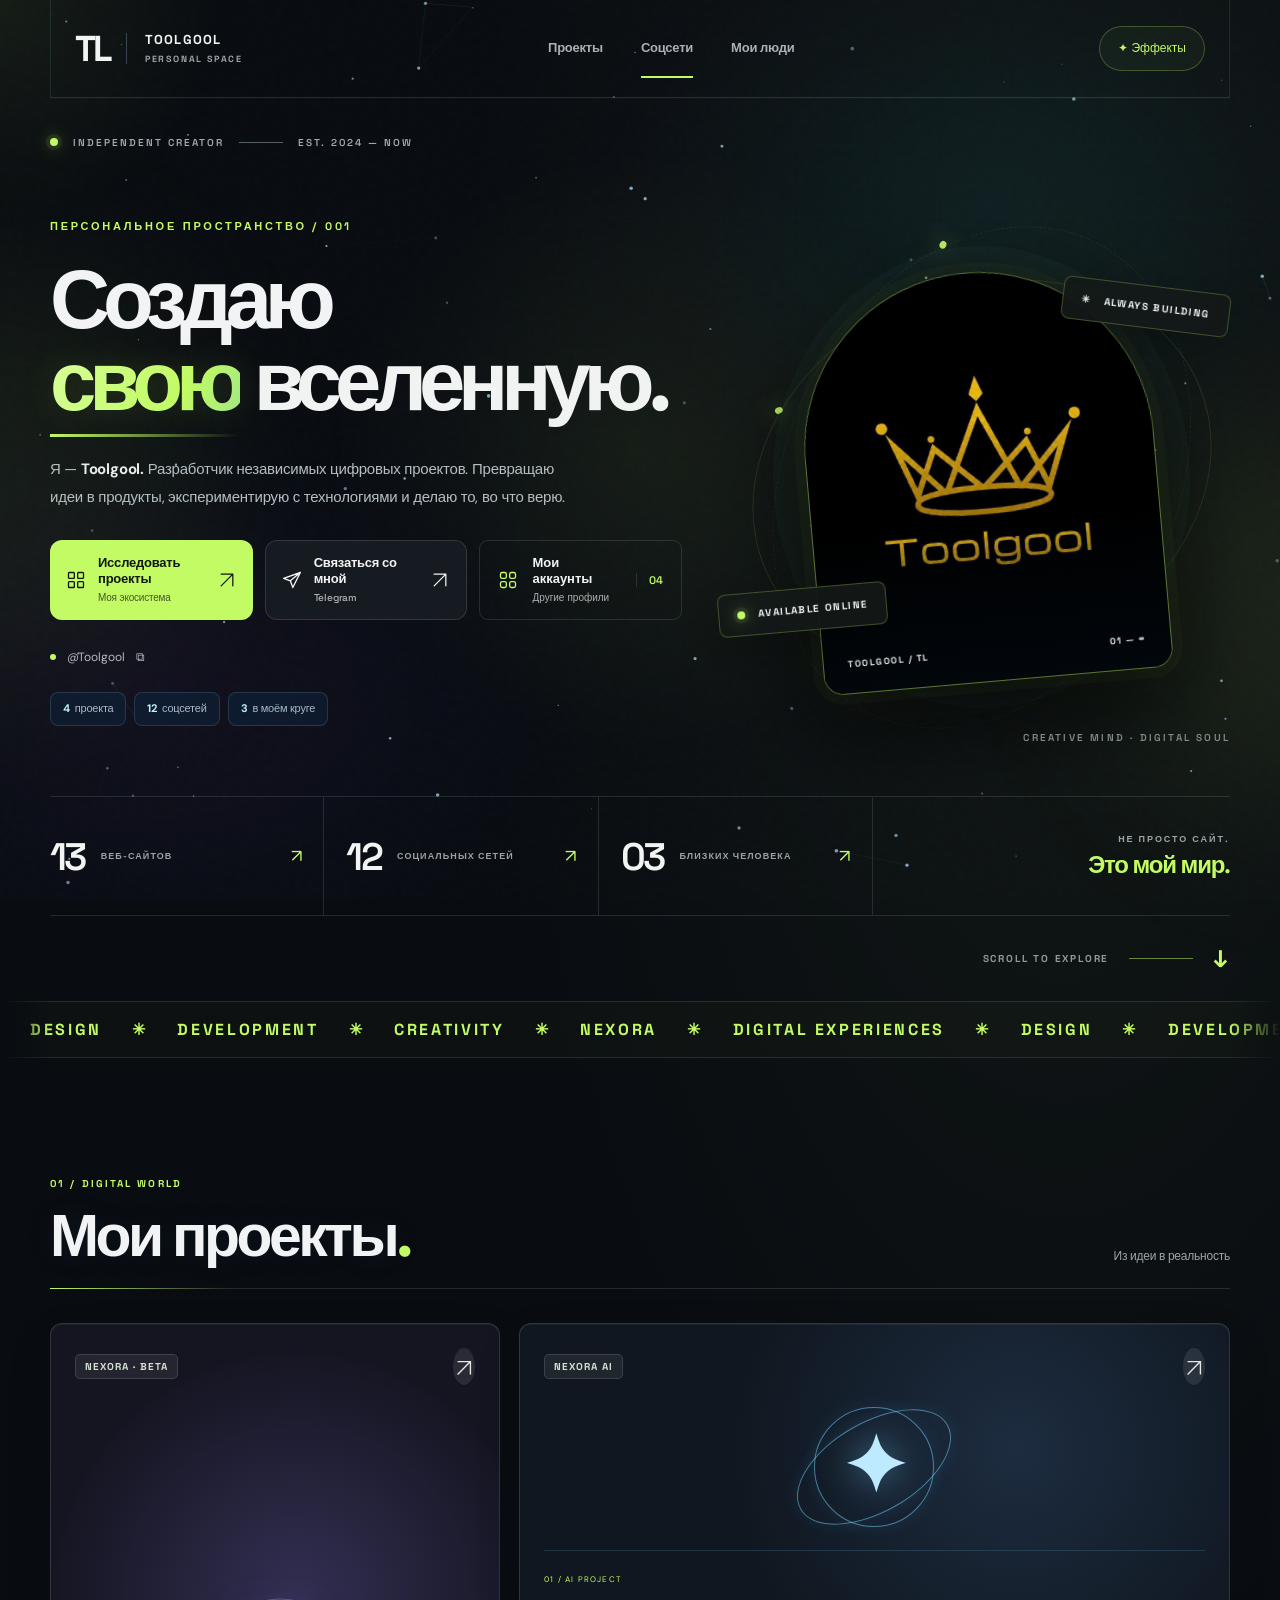
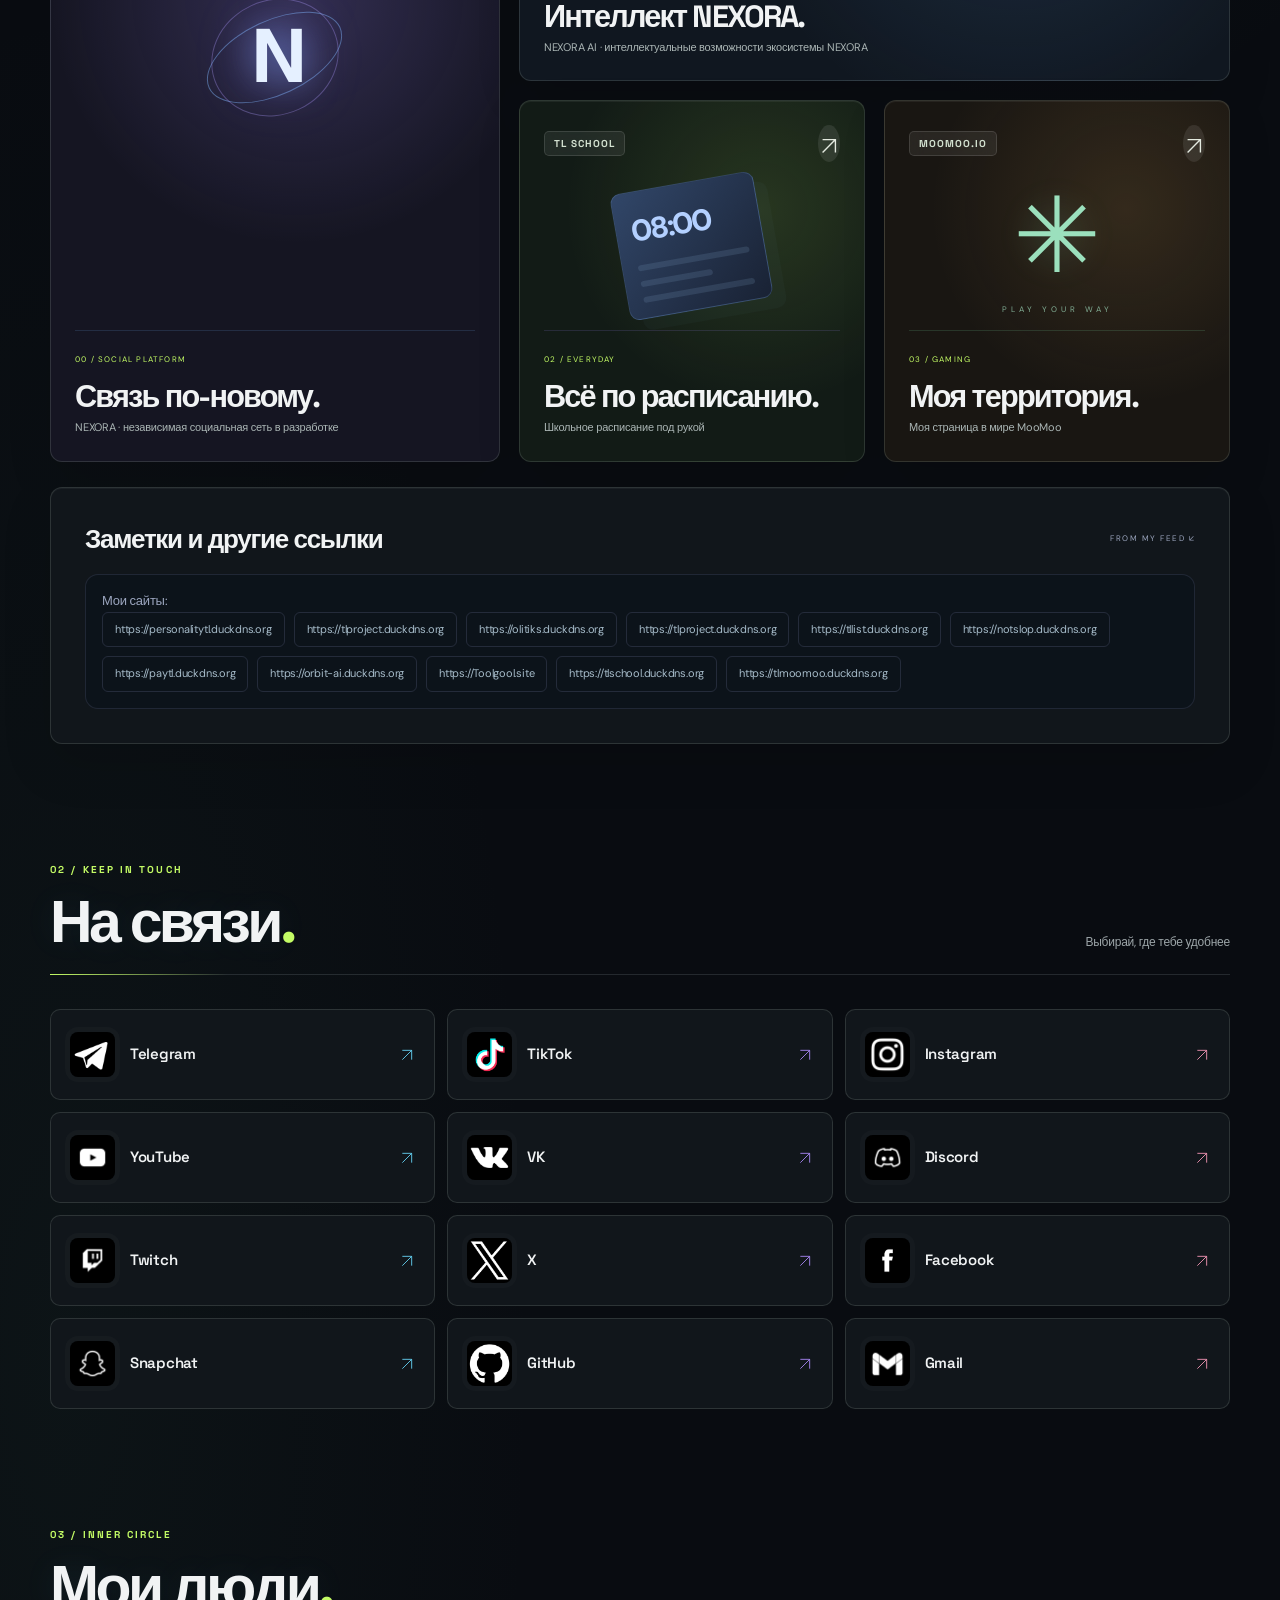
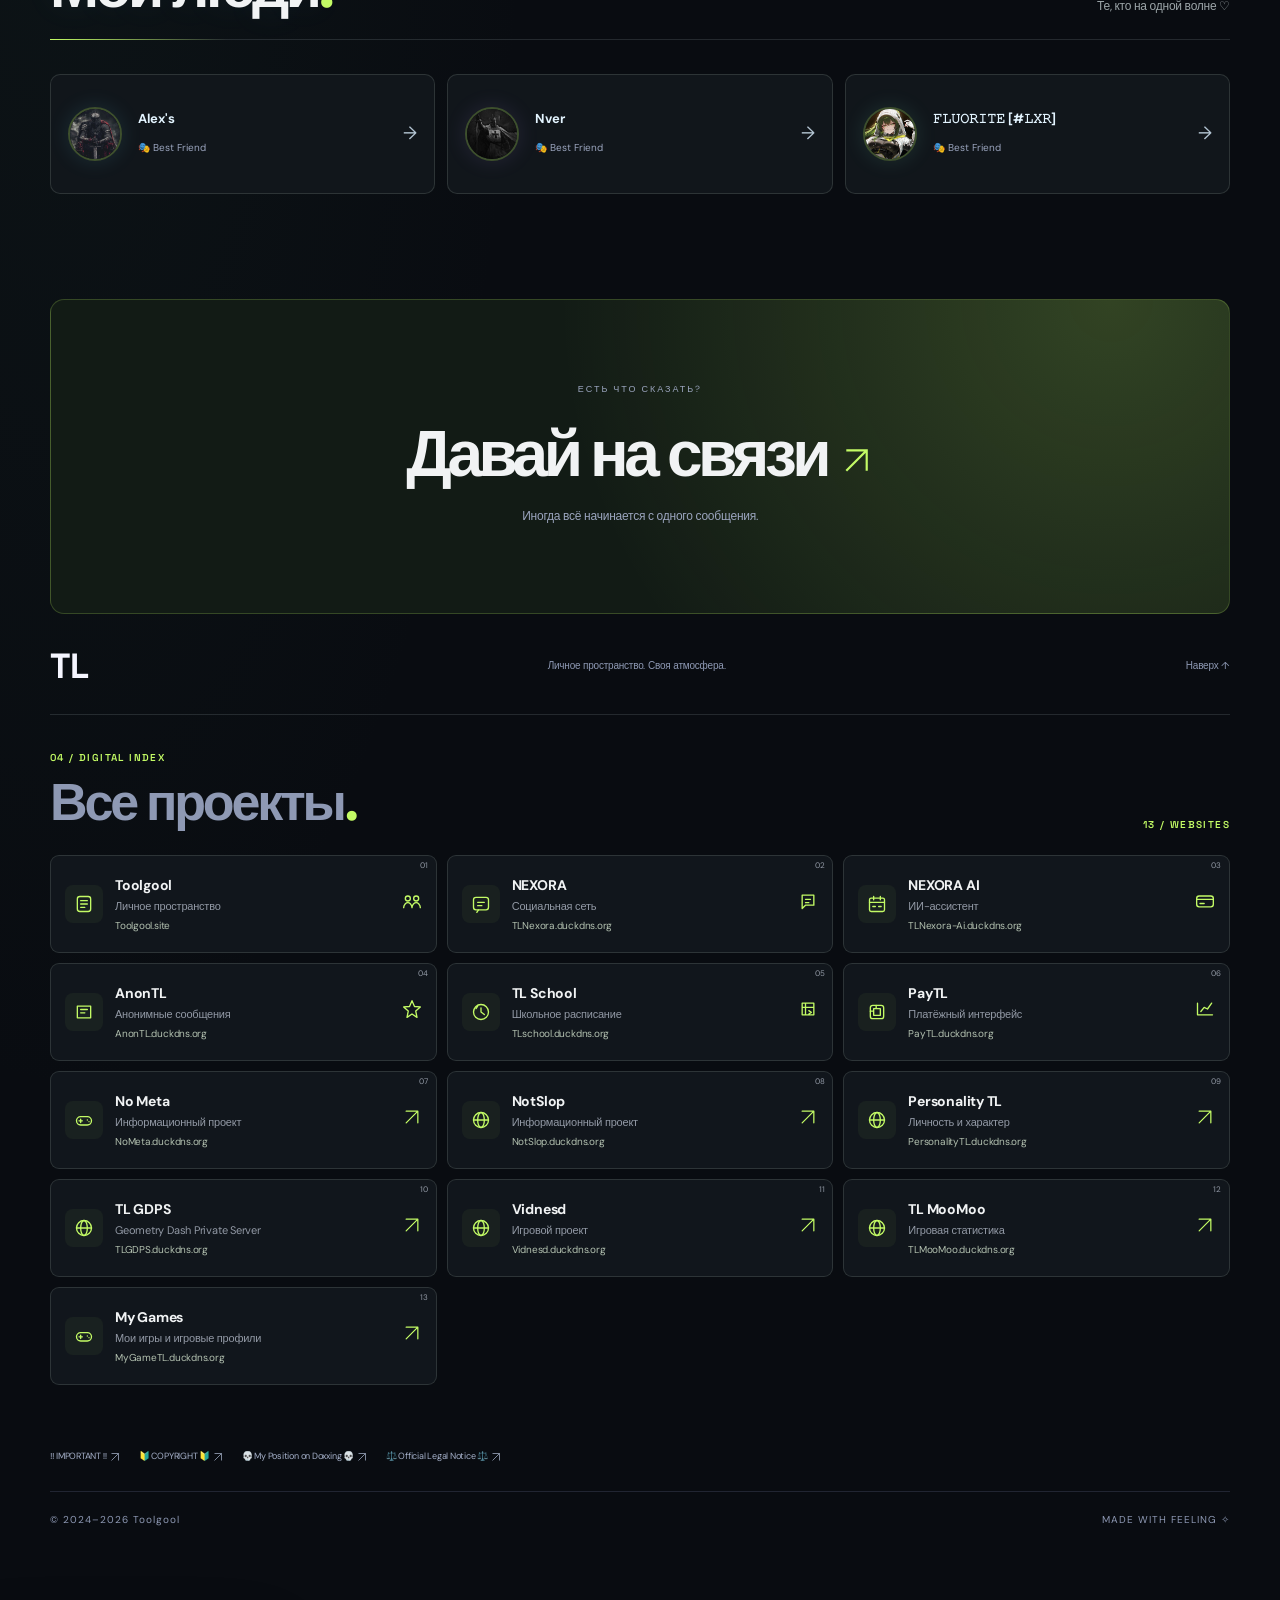
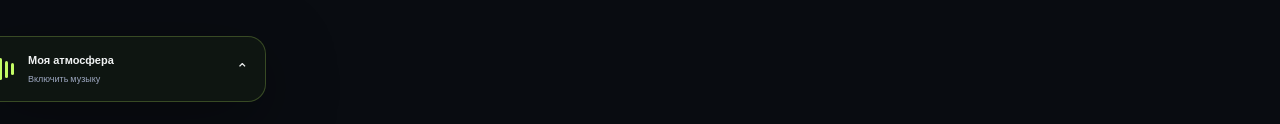
==== commit 1f3d95a4: "Update personal website domain to Toolgool.site" ====
--- a/index.html
+++ b/index.html
@@ -9,7 +9,7 @@
   <meta property="og:title" content="Toolgool · Личное пространство">
   <meta property="og:description" content="Toolgool: NEXORA, NEXORA AI, TL School и другие проекты.">
   <meta property="og:type" content="website">
-  <meta property="og:image" content="https://Toolgool.duckdns.org/images/icon.jpg">
+  <meta property="og:image" content="https://Toolgool.site/images/icon.jpg">
 
   <title>Toolgool · Личное пространство</title>
 
@@ -439,7 +439,7 @@
       <a href="#">Наверх ↑</a>
     </div>
 
-    <section class="tl-domain-directory" aria-labelledby="tlDomainTitle"><div class="tl-domain-head"><div><div class="eyebrow">04 / DIGITAL INDEX</div><h2 id="tlDomainTitle">Все проекты<span>.</span></h2></div><span class="tl-domain-total">13 / WEBSITES</span></div><div class="tl-domain-grid"><a class="tl-domain-card" href="https://Toolgool.duckdns.org/" target="_blank" rel="noopener noreferrer"><span class="tl-domain-icon"><svg width="20" height="20" viewBox="0 0 24 24" fill="none" stroke="currentColor" stroke-width="1.6" stroke-linecap="round" stroke-linejoin="round" aria-hidden="true"><rect x="4" y="3" width="16" height="18" rx="3"/><path d="M8 8h8M8 12h8M8 16h5"/></svg></span><span class="tl-domain-copy"><strong>Toolgool</strong><small>Личное пространство</small><span class="tl-domain-url">Toolgool.duckdns.org</span></span><span class="tl-domain-arrow"><svg width="20" height="20" viewBox="0 0 24 24" fill="none" stroke="currentColor" stroke-width="1.6" stroke-linecap="round" stroke-linejoin="round" aria-hidden="true"><circle cx="7" cy="9" r="3"/><circle cx="17" cy="9" r="3"/><path d="M2 20c0-4 3-6 5-6s5 2 5 6M12 20c0-4 3-6 5-6s5 2 5 6"/></svg></span><span class="tl-domain-index">01</span></a><a class="tl-domain-card" href="https://TLNexora.duckdns.org/" target="_blank" rel="noopener noreferrer"><span class="tl-domain-icon"><svg width="20" height="20" viewBox="0 0 24 24" fill="none" stroke="currentColor" stroke-width="1.6" stroke-linecap="round" stroke-linejoin="round" aria-hidden="true"><rect x="3" y="4" width="18" height="15" rx="3"/><path d="M8 10h8M8 14h5M9 19l-2 3"/></svg></span><span class="tl-domain-copy"><strong>NEXORA</strong><small>Социальная сеть</small><span class="tl-domain-url">TLNexora.duckdns.org</span></span><span class="tl-domain-arrow"><svg width="20" height="20" viewBox="0 0 24 24" fill="none" stroke="currentColor" stroke-width="1.6" stroke-linecap="round" stroke-linejoin="round" aria-hidden="true"><path d="M5 5h14v12H9l-4 4V5Z"/><path d="M9 10h6M9 14h4"/></svg></span><span class="tl-domain-index">02</span></a><a class="tl-domain-card" href="https://TLNexora-Ai.duckdns.org/" target="_blank" rel="noopener noreferrer"><span class="tl-domain-icon"><svg width="20" height="20" viewBox="0 0 24 24" fill="none" stroke="currentColor" stroke-width="1.6" stroke-linecap="round" stroke-linejoin="round" aria-hidden="true"><rect x="3" y="5" width="18" height="16" rx="2"/><path d="M3 10h18M8 3v4M16 3v4M7 15h3M14 15h3"/></svg></span><span class="tl-domain-copy"><strong>NEXORA AI</strong><small>ИИ-ассистент</small><span class="tl-domain-url">TLNexora-Ai.duckdns.org</span></span><span class="tl-domain-arrow"><svg width="20" height="20" viewBox="0 0 24 24" fill="none" stroke="currentColor" stroke-width="1.6" stroke-linecap="round" stroke-linejoin="round" aria-hidden="true"><rect x="2" y="6" width="20" height="13" rx="3"/><path d="M2 10h20M6 15h5"/></svg></span><span class="tl-domain-index">03</span></a><a class="tl-domain-card" href="https://AnonTL.duckdns.org/" target="_blank" rel="noopener noreferrer"><span class="tl-domain-icon"><svg width="20" height="20" viewBox="0 0 24 24" fill="none" stroke="currentColor" stroke-width="1.6" stroke-linecap="round" stroke-linejoin="round" aria-hidden="true"><path d="M4 5h16v14H4zM8 9h8M8 13h5"/></svg></span><span class="tl-domain-copy"><strong>AnonTL</strong><small>Анонимные сообщения</small><span class="tl-domain-url">AnonTL.duckdns.org</span></span><span class="tl-domain-arrow"><svg width="20" height="20" viewBox="0 0 24 24" fill="none" stroke="currentColor" stroke-width="1.6" stroke-linecap="round" stroke-linejoin="round" aria-hidden="true"><path d="m12 2 3 7 7 .5-5.5 5 1.5 7.5-6-4-6 4 1.5-7.5L2 9.5 9 9z"/></svg></span><span class="tl-domain-index">04</span></a><a class="tl-domain-card" href="https://TLschool.duckdns.org/" target="_blank" rel="noopener noreferrer"><span class="tl-domain-icon"><svg width="20" height="20" viewBox="0 0 24 24" fill="none" stroke="currentColor" stroke-width="1.6" stroke-linecap="round" stroke-linejoin="round" aria-hidden="true"><circle cx="12" cy="12" r="9"/><path d="M12 7v5l4 3M8 5l-2 3"/></svg></span><span class="tl-domain-copy"><strong>TL School</strong><small>Школьное расписание</small><span class="tl-domain-url">TLschool.duckdns.org</span></span><span class="tl-domain-arrow"><svg width="20" height="20" viewBox="0 0 24 24" fill="none" stroke="currentColor" stroke-width="1.6" stroke-linecap="round" stroke-linejoin="round" aria-hidden="true"><path d="M5 5h14v14H5zM9 5v14M5 10h14M13 14l3 2-3 2"/></svg></span><span class="tl-domain-index">05</span></a><a class="tl-domain-card" href="https://PayTL.duckdns.org/" target="_blank" rel="noopener noreferrer"><span class="tl-domain-icon"><svg width="20" height="20" viewBox="0 0 24 24" fill="none" stroke="currentColor" stroke-width="1.6" stroke-linecap="round" stroke-linejoin="round" aria-hidden="true"><rect x="4" y="4" width="16" height="16" rx="3"/><path d="M8 8h8v8H8zM11 4v4M4 11h4"/></svg></span><span class="tl-domain-copy"><strong>PayTL</strong><small>Платёжный интерфейс</small><span class="tl-domain-url">PayTL.duckdns.org</span></span><span class="tl-domain-arrow"><svg width="20" height="20" viewBox="0 0 24 24" fill="none" stroke="currentColor" stroke-width="1.6" stroke-linecap="round" stroke-linejoin="round" aria-hidden="true"><path d="M3 19V5M3 19h18M7 15l4-5 4 2 5-7"/></svg></span><span class="tl-domain-index">06</span></a><a class="tl-domain-card" href="https://NoMeta.duckdns.org/" target="_blank" rel="noopener noreferrer"><span class="tl-domain-icon"><svg width="20" height="20" viewBox="0 0 24 24" fill="none" stroke="currentColor" stroke-width="1.6" stroke-linecap="round" stroke-linejoin="round" aria-hidden="true"><rect x="3" y="8" width="18" height="10" rx="5"/><path d="M8 11v4m-2-2h4m6-1h.01M18 14h.01"/></svg></span><span class="tl-domain-copy"><strong>No Meta</strong><small>Информационный проект</small><span class="tl-domain-url">NoMeta.duckdns.org</span></span><span class="tl-domain-arrow"><svg width="20" height="20" viewBox="0 0 24 24" fill="none" stroke="currentColor" stroke-width="1.6" stroke-linecap="round" stroke-linejoin="round" aria-hidden="true"><use href="#icon-arrow"/></svg></span><span class="tl-domain-index">07</span></a><a class="tl-domain-card" href="https://NotSlop.duckdns.org/" target="_blank" rel="noopener noreferrer"><span class="tl-domain-icon"><svg width="20" height="20" viewBox="0 0 24 24" fill="none" stroke="currentColor" stroke-width="1.6" stroke-linecap="round" stroke-linejoin="round" aria-hidden="true"><circle cx="12" cy="12" r="9"/><ellipse cx="12" cy="12" rx="4" ry="9"/><path d="M3 12h18"/></svg></span><span class="tl-domain-copy"><strong>NotSlop</strong><small>Информационный проект</small><span class="tl-domain-url">NotSlop.duckdns.org</span></span><span class="tl-domain-arrow"><svg width="20" height="20" viewBox="0 0 24 24" fill="none" stroke="currentColor" stroke-width="1.6" stroke-linecap="round" stroke-linejoin="round" aria-hidden="true"><use href="#icon-arrow"/></svg></span><span class="tl-domain-index">08</span></a><a class="tl-domain-card" href="https://PersonalityTL.duckdns.org/" target="_blank" rel="noopener noreferrer"><span class="tl-domain-icon"><svg width="20" height="20" viewBox="0 0 24 24" fill="none" stroke="currentColor" stroke-width="1.6" stroke-linecap="round" stroke-linejoin="round" aria-hidden="true"><circle cx="12" cy="12" r="9"/><ellipse cx="12" cy="12" rx="4" ry="9"/><path d="M3 12h18"/></svg></span><span class="tl-domain-copy"><strong>Personality TL</strong><small>Личность и характер</small><span class="tl-domain-url">PersonalityTL.duckdns.org</span></span><span class="tl-domain-arrow"><svg width="20" height="20" viewBox="0 0 24 24" fill="none" stroke="currentColor" stroke-width="1.6" stroke-linecap="round" stroke-linejoin="round" aria-hidden="true"><use href="#icon-arrow"/></svg></span><span class="tl-domain-index">09</span></a><a class="tl-domain-card" href="https://TLGDPS.duckdns.org/" target="_blank" rel="noopener noreferrer"><span class="tl-domain-icon"><svg width="20" height="20" viewBox="0 0 24 24" fill="none" stroke="currentColor" stroke-width="1.6" stroke-linecap="round" stroke-linejoin="round" aria-hidden="true"><circle cx="12" cy="12" r="9"/><ellipse cx="12" cy="12" rx="4" ry="9"/><path d="M3 12h18"/></svg></span><span class="tl-domain-copy"><strong>TL GDPS</strong><small>Geometry Dash Private Server</small><span class="tl-domain-url">TLGDPS.duckdns.org</span></span><span class="tl-domain-arrow"><svg width="20" height="20" viewBox="0 0 24 24" fill="none" stroke="currentColor" stroke-width="1.6" stroke-linecap="round" stroke-linejoin="round" aria-hidden="true"><use href="#icon-arrow"/></svg></span><span class="tl-domain-index">10</span></a><a class="tl-domain-card" href="https://Vidnesd.duckdns.org/" target="_blank" rel="noopener noreferrer"><span class="tl-domain-icon"><svg width="20" height="20" viewBox="0 0 24 24" fill="none" stroke="currentColor" stroke-width="1.6" stroke-linecap="round" stroke-linejoin="round" aria-hidden="true"><circle cx="12" cy="12" r="9"/><ellipse cx="12" cy="12" rx="4" ry="9"/><path d="M3 12h18"/></svg></span><span class="tl-domain-copy"><strong>Vidnesd</strong><small>Игровой проект</small><span class="tl-domain-url">Vidnesd.duckdns.org</span></span><span class="tl-domain-arrow"><svg width="20" height="20" viewBox="0 0 24 24" fill="none" stroke="currentColor" stroke-width="1.6" stroke-linecap="round" stroke-linejoin="round" aria-hidden="true"><use href="#icon-arrow"/></svg></span><span class="tl-domain-index">11</span></a><a class="tl-domain-card" href="https://TLMooMoo.duckdns.org/" target="_blank" rel="noopener noreferrer"><span class="tl-domain-icon"><svg width="20" height="20" viewBox="0 0 24 24" fill="none" stroke="currentColor" stroke-width="1.6" stroke-linecap="round" stroke-linejoin="round" aria-hidden="true"><circle cx="12" cy="12" r="9"/><ellipse cx="12" cy="12" rx="4" ry="9"/><path d="M3 12h18"/></svg></span><span class="tl-domain-copy"><strong>TL MooMoo</strong><small>Игровая статистика</small><span class="tl-domain-url">TLMooMoo.duckdns.org</span></span><span class="tl-domain-arrow"><svg width="20" height="20" viewBox="0 0 24 24" fill="none" stroke="currentColor" stroke-width="1.6" stroke-linecap="round" stroke-linejoin="round" aria-hidden="true"><use href="#icon-arrow"/></svg></span><span class="tl-domain-index">12</span></a><a class="tl-domain-card" href="https://MyGameTL.duckdns.org/" target="_blank" rel="noopener noreferrer"><span class="tl-domain-icon"><svg width="20" height="20" viewBox="0 0 24 24" fill="none" stroke="currentColor" stroke-width="1.6" stroke-linecap="round" stroke-linejoin="round" aria-hidden="true"><rect x="3" y="8" width="18" height="10" rx="5"/><path d="M8 11v4m-2-2h4m6-1h.01M18 14h.01"/></svg></span><span class="tl-domain-copy"><strong>My Games</strong><small>Мои игры и игровые профили</small><span class="tl-domain-url">MyGameTL.duckdns.org</span></span><span class="tl-domain-arrow"><svg width="20" height="20" viewBox="0 0 24 24" fill="none" stroke="currentColor" stroke-width="1.6" stroke-linecap="round" stroke-linejoin="round" aria-hidden="true"><use href="#icon-arrow"/></svg></span><span class="tl-domain-index">13</span></a></div></section>
+    <section class="tl-domain-directory" aria-labelledby="tlDomainTitle"><div class="tl-domain-head"><div><div class="eyebrow">04 / DIGITAL INDEX</div><h2 id="tlDomainTitle">Все проекты<span>.</span></h2></div><span class="tl-domain-total">13 / WEBSITES</span></div><div class="tl-domain-grid"><a class="tl-domain-card" href="https://Toolgool.site/" target="_blank" rel="noopener noreferrer"><span class="tl-domain-icon"><svg width="20" height="20" viewBox="0 0 24 24" fill="none" stroke="currentColor" stroke-width="1.6" stroke-linecap="round" stroke-linejoin="round" aria-hidden="true"><rect x="4" y="3" width="16" height="18" rx="3"/><path d="M8 8h8M8 12h8M8 16h5"/></svg></span><span class="tl-domain-copy"><strong>Toolgool</strong><small>Личное пространство</small><span class="tl-domain-url">Toolgool.site</span></span><span class="tl-domain-arrow"><svg width="20" height="20" viewBox="0 0 24 24" fill="none" stroke="currentColor" stroke-width="1.6" stroke-linecap="round" stroke-linejoin="round" aria-hidden="true"><circle cx="7" cy="9" r="3"/><circle cx="17" cy="9" r="3"/><path d="M2 20c0-4 3-6 5-6s5 2 5 6M12 20c0-4 3-6 5-6s5 2 5 6"/></svg></span><span class="tl-domain-index">01</span></a><a class="tl-domain-card" href="https://TLNexora.duckdns.org/" target="_blank" rel="noopener noreferrer"><span class="tl-domain-icon"><svg width="20" height="20" viewBox="0 0 24 24" fill="none" stroke="currentColor" stroke-width="1.6" stroke-linecap="round" stroke-linejoin="round" aria-hidden="true"><rect x="3" y="4" width="18" height="15" rx="3"/><path d="M8 10h8M8 14h5M9 19l-2 3"/></svg></span><span class="tl-domain-copy"><strong>NEXORA</strong><small>Социальная сеть</small><span class="tl-domain-url">TLNexora.duckdns.org</span></span><span class="tl-domain-arrow"><svg width="20" height="20" viewBox="0 0 24 24" fill="none" stroke="currentColor" stroke-width="1.6" stroke-linecap="round" stroke-linejoin="round" aria-hidden="true"><path d="M5 5h14v12H9l-4 4V5Z"/><path d="M9 10h6M9 14h4"/></svg></span><span class="tl-domain-index">02</span></a><a class="tl-domain-card" href="https://TLNexora-Ai.duckdns.org/" target="_blank" rel="noopener noreferrer"><span class="tl-domain-icon"><svg width="20" height="20" viewBox="0 0 24 24" fill="none" stroke="currentColor" stroke-width="1.6" stroke-linecap="round" stroke-linejoin="round" aria-hidden="true"><rect x="3" y="5" width="18" height="16" rx="2"/><path d="M3 10h18M8 3v4M16 3v4M7 15h3M14 15h3"/></svg></span><span class="tl-domain-copy"><strong>NEXORA AI</strong><small>ИИ-ассистент</small><span class="tl-domain-url">TLNexora-Ai.duckdns.org</span></span><span class="tl-domain-arrow"><svg width="20" height="20" viewBox="0 0 24 24" fill="none" stroke="currentColor" stroke-width="1.6" stroke-linecap="round" stroke-linejoin="round" aria-hidden="true"><rect x="2" y="6" width="20" height="13" rx="3"/><path d="M2 10h20M6 15h5"/></svg></span><span class="tl-domain-index">03</span></a><a class="tl-domain-card" href="https://AnonTL.duckdns.org/" target="_blank" rel="noopener noreferrer"><span class="tl-domain-icon"><svg width="20" height="20" viewBox="0 0 24 24" fill="none" stroke="currentColor" stroke-width="1.6" stroke-linecap="round" stroke-linejoin="round" aria-hidden="true"><path d="M4 5h16v14H4zM8 9h8M8 13h5"/></svg></span><span class="tl-domain-copy"><strong>AnonTL</strong><small>Анонимные сообщения</small><span class="tl-domain-url">AnonTL.duckdns.org</span></span><span class="tl-domain-arrow"><svg width="20" height="20" viewBox="0 0 24 24" fill="none" stroke="currentColor" stroke-width="1.6" stroke-linecap="round" stroke-linejoin="round" aria-hidden="true"><path d="m12 2 3 7 7 .5-5.5 5 1.5 7.5-6-4-6 4 1.5-7.5L2 9.5 9 9z"/></svg></span><span class="tl-domain-index">04</span></a><a class="tl-domain-card" href="https://TLschool.duckdns.org/" target="_blank" rel="noopener noreferrer"><span class="tl-domain-icon"><svg width="20" height="20" viewBox="0 0 24 24" fill="none" stroke="currentColor" stroke-width="1.6" stroke-linecap="round" stroke-linejoin="round" aria-hidden="true"><circle cx="12" cy="12" r="9"/><path d="M12 7v5l4 3M8 5l-2 3"/></svg></span><span class="tl-domain-copy"><strong>TL School</strong><small>Школьное расписание</small><span class="tl-domain-url">TLschool.duckdns.org</span></span><span class="tl-domain-arrow"><svg width="20" height="20" viewBox="0 0 24 24" fill="none" stroke="currentColor" stroke-width="1.6" stroke-linecap="round" stroke-linejoin="round" aria-hidden="true"><path d="M5 5h14v14H5zM9 5v14M5 10h14M13 14l3 2-3 2"/></svg></span><span class="tl-domain-index">05</span></a><a class="tl-domain-card" href="https://PayTL.duckdns.org/" target="_blank" rel="noopener noreferrer"><span class="tl-domain-icon"><svg width="20" height="20" viewBox="0 0 24 24" fill="none" stroke="currentColor" stroke-width="1.6" stroke-linecap="round" stroke-linejoin="round" aria-hidden="true"><rect x="4" y="4" width="16" height="16" rx="3"/><path d="M8 8h8v8H8zM11 4v4M4 11h4"/></svg></span><span class="tl-domain-copy"><strong>PayTL</strong><small>Платёжный интерфейс</small><span class="tl-domain-url">PayTL.duckdns.org</span></span><span class="tl-domain-arrow"><svg width="20" height="20" viewBox="0 0 24 24" fill="none" stroke="currentColor" stroke-width="1.6" stroke-linecap="round" stroke-linejoin="round" aria-hidden="true"><path d="M3 19V5M3 19h18M7 15l4-5 4 2 5-7"/></svg></span><span class="tl-domain-index">06</span></a><a class="tl-domain-card" href="https://NoMeta.duckdns.org/" target="_blank" rel="noopener noreferrer"><span class="tl-domain-icon"><svg width="20" height="20" viewBox="0 0 24 24" fill="none" stroke="currentColor" stroke-width="1.6" stroke-linecap="round" stroke-linejoin="round" aria-hidden="true"><rect x="3" y="8" width="18" height="10" rx="5"/><path d="M8 11v4m-2-2h4m6-1h.01M18 14h.01"/></svg></span><span class="tl-domain-copy"><strong>No Meta</strong><small>Информационный проект</small><span class="tl-domain-url">NoMeta.duckdns.org</span></span><span class="tl-domain-arrow"><svg width="20" height="20" viewBox="0 0 24 24" fill="none" stroke="currentColor" stroke-width="1.6" stroke-linecap="round" stroke-linejoin="round" aria-hidden="true"><use href="#icon-arrow"/></svg></span><span class="tl-domain-index">07</span></a><a class="tl-domain-card" href="https://NotSlop.duckdns.org/" target="_blank" rel="noopener noreferrer"><span class="tl-domain-icon"><svg width="20" height="20" viewBox="0 0 24 24" fill="none" stroke="currentColor" stroke-width="1.6" stroke-linecap="round" stroke-linejoin="round" aria-hidden="true"><circle cx="12" cy="12" r="9"/><ellipse cx="12" cy="12" rx="4" ry="9"/><path d="M3 12h18"/></svg></span><span class="tl-domain-copy"><strong>NotSlop</strong><small>Информационный проект</small><span class="tl-domain-url">NotSlop.duckdns.org</span></span><span class="tl-domain-arrow"><svg width="20" height="20" viewBox="0 0 24 24" fill="none" stroke="currentColor" stroke-width="1.6" stroke-linecap="round" stroke-linejoin="round" aria-hidden="true"><use href="#icon-arrow"/></svg></span><span class="tl-domain-index">08</span></a><a class="tl-domain-card" href="https://PersonalityTL.duckdns.org/" target="_blank" rel="noopener noreferrer"><span class="tl-domain-icon"><svg width="20" height="20" viewBox="0 0 24 24" fill="none" stroke="currentColor" stroke-width="1.6" stroke-linecap="round" stroke-linejoin="round" aria-hidden="true"><circle cx="12" cy="12" r="9"/><ellipse cx="12" cy="12" rx="4" ry="9"/><path d="M3 12h18"/></svg></span><span class="tl-domain-copy"><strong>Personality TL</strong><small>Личность и характер</small><span class="tl-domain-url">PersonalityTL.duckdns.org</span></span><span class="tl-domain-arrow"><svg width="20" height="20" viewBox="0 0 24 24" fill="none" stroke="currentColor" stroke-width="1.6" stroke-linecap="round" stroke-linejoin="round" aria-hidden="true"><use href="#icon-arrow"/></svg></span><span class="tl-domain-index">09</span></a><a class="tl-domain-card" href="https://TLGDPS.duckdns.org/" target="_blank" rel="noopener noreferrer"><span class="tl-domain-icon"><svg width="20" height="20" viewBox="0 0 24 24" fill="none" stroke="currentColor" stroke-width="1.6" stroke-linecap="round" stroke-linejoin="round" aria-hidden="true"><circle cx="12" cy="12" r="9"/><ellipse cx="12" cy="12" rx="4" ry="9"/><path d="M3 12h18"/></svg></span><span class="tl-domain-copy"><strong>TL GDPS</strong><small>Geometry Dash Private Server</small><span class="tl-domain-url">TLGDPS.duckdns.org</span></span><span class="tl-domain-arrow"><svg width="20" height="20" viewBox="0 0 24 24" fill="none" stroke="currentColor" stroke-width="1.6" stroke-linecap="round" stroke-linejoin="round" aria-hidden="true"><use href="#icon-arrow"/></svg></span><span class="tl-domain-index">10</span></a><a class="tl-domain-card" href="https://Vidnesd.duckdns.org/" target="_blank" rel="noopener noreferrer"><span class="tl-domain-icon"><svg width="20" height="20" viewBox="0 0 24 24" fill="none" stroke="currentColor" stroke-width="1.6" stroke-linecap="round" stroke-linejoin="round" aria-hidden="true"><circle cx="12" cy="12" r="9"/><ellipse cx="12" cy="12" rx="4" ry="9"/><path d="M3 12h18"/></svg></span><span class="tl-domain-copy"><strong>Vidnesd</strong><small>Игровой проект</small><span class="tl-domain-url">Vidnesd.duckdns.org</span></span><span class="tl-domain-arrow"><svg width="20" height="20" viewBox="0 0 24 24" fill="none" stroke="currentColor" stroke-width="1.6" stroke-linecap="round" stroke-linejoin="round" aria-hidden="true"><use href="#icon-arrow"/></svg></span><span class="tl-domain-index">11</span></a><a class="tl-domain-card" href="https://TLMooMoo.duckdns.org/" target="_blank" rel="noopener noreferrer"><span class="tl-domain-icon"><svg width="20" height="20" viewBox="0 0 24 24" fill="none" stroke="currentColor" stroke-width="1.6" stroke-linecap="round" stroke-linejoin="round" aria-hidden="true"><circle cx="12" cy="12" r="9"/><ellipse cx="12" cy="12" rx="4" ry="9"/><path d="M3 12h18"/></svg></span><span class="tl-domain-copy"><strong>TL MooMoo</strong><small>Игровая статистика</small><span class="tl-domain-url">TLMooMoo.duckdns.org</span></span><span class="tl-domain-arrow"><svg width="20" height="20" viewBox="0 0 24 24" fill="none" stroke="currentColor" stroke-width="1.6" stroke-linecap="round" stroke-linejoin="round" aria-hidden="true"><use href="#icon-arrow"/></svg></span><span class="tl-domain-index">12</span></a><a class="tl-domain-card" href="https://MyGameTL.duckdns.org/" target="_blank" rel="noopener noreferrer"><span class="tl-domain-icon"><svg width="20" height="20" viewBox="0 0 24 24" fill="none" stroke="currentColor" stroke-width="1.6" stroke-linecap="round" stroke-linejoin="round" aria-hidden="true"><rect x="3" y="8" width="18" height="10" rx="5"/><path d="M8 11v4m-2-2h4m6-1h.01M18 14h.01"/></svg></span><span class="tl-domain-copy"><strong>My Games</strong><small>Мои игры и игровые профили</small><span class="tl-domain-url">MyGameTL.duckdns.org</span></span><span class="tl-domain-arrow"><svg width="20" height="20" viewBox="0 0 24 24" fill="none" stroke="currentColor" stroke-width="1.6" stroke-linecap="round" stroke-linejoin="round" aria-hidden="true"><use href="#icon-arrow"/></svg></span><span class="tl-domain-index">13</span></a></div></section>
     <div class="legal-links">
       <a
         href="https://telegra.ph/%E4%BA%97-ZAKON-O-KONFIDENCIALNOSTI-I-ZASHCHITE-LICHNOSTI-%E4%BA%97-08-09-2"
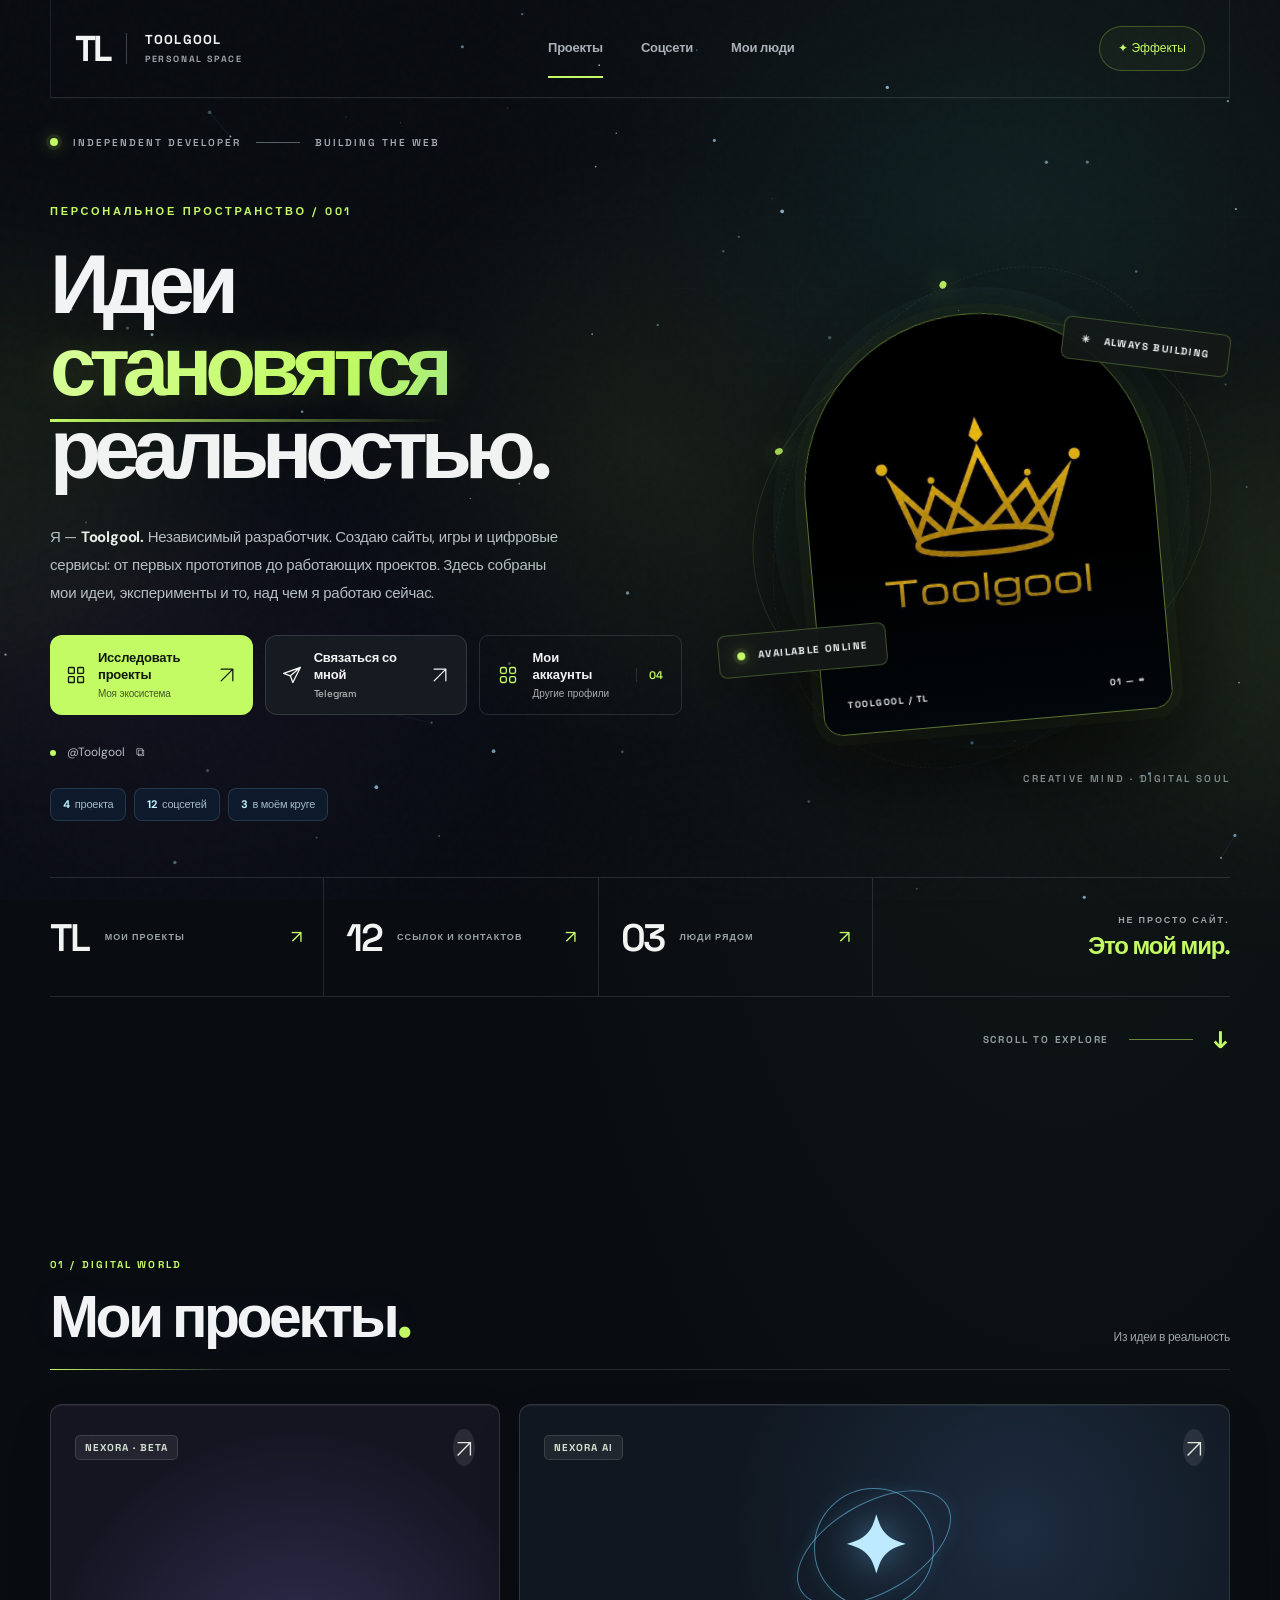
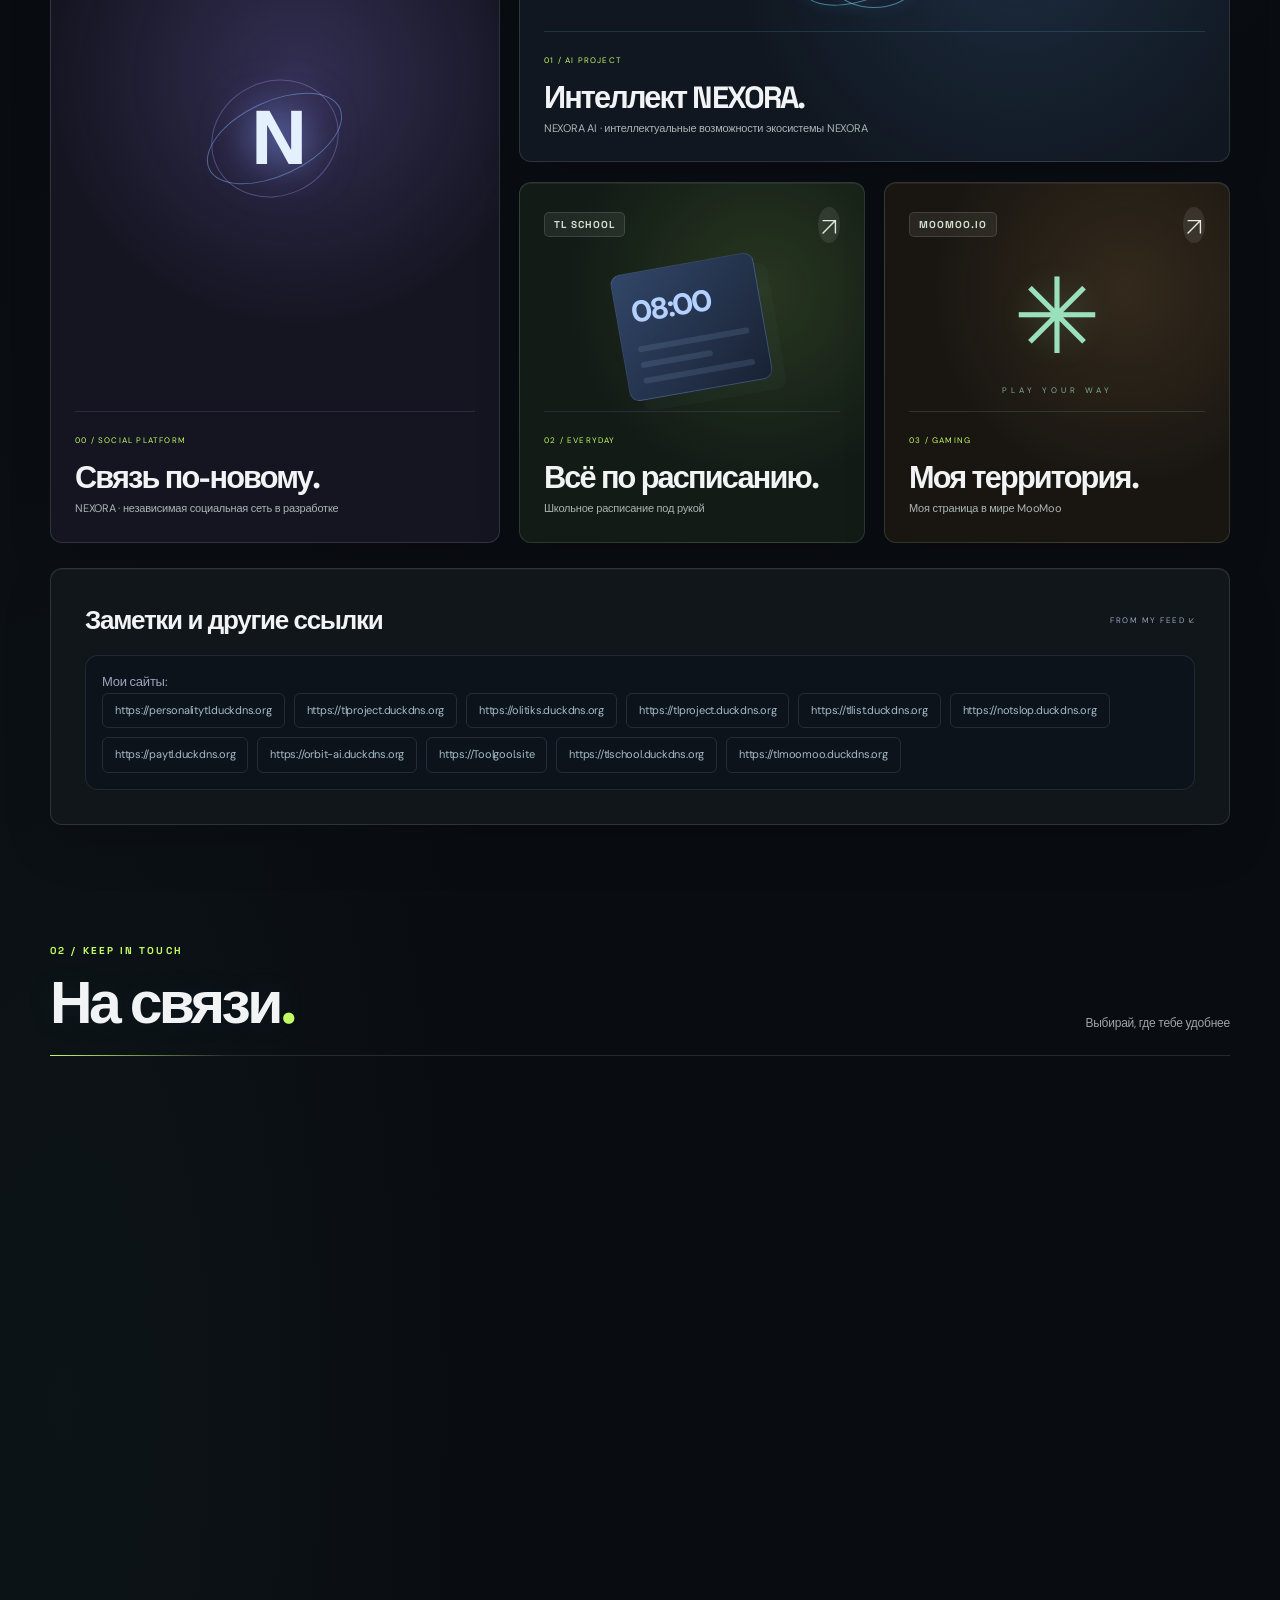
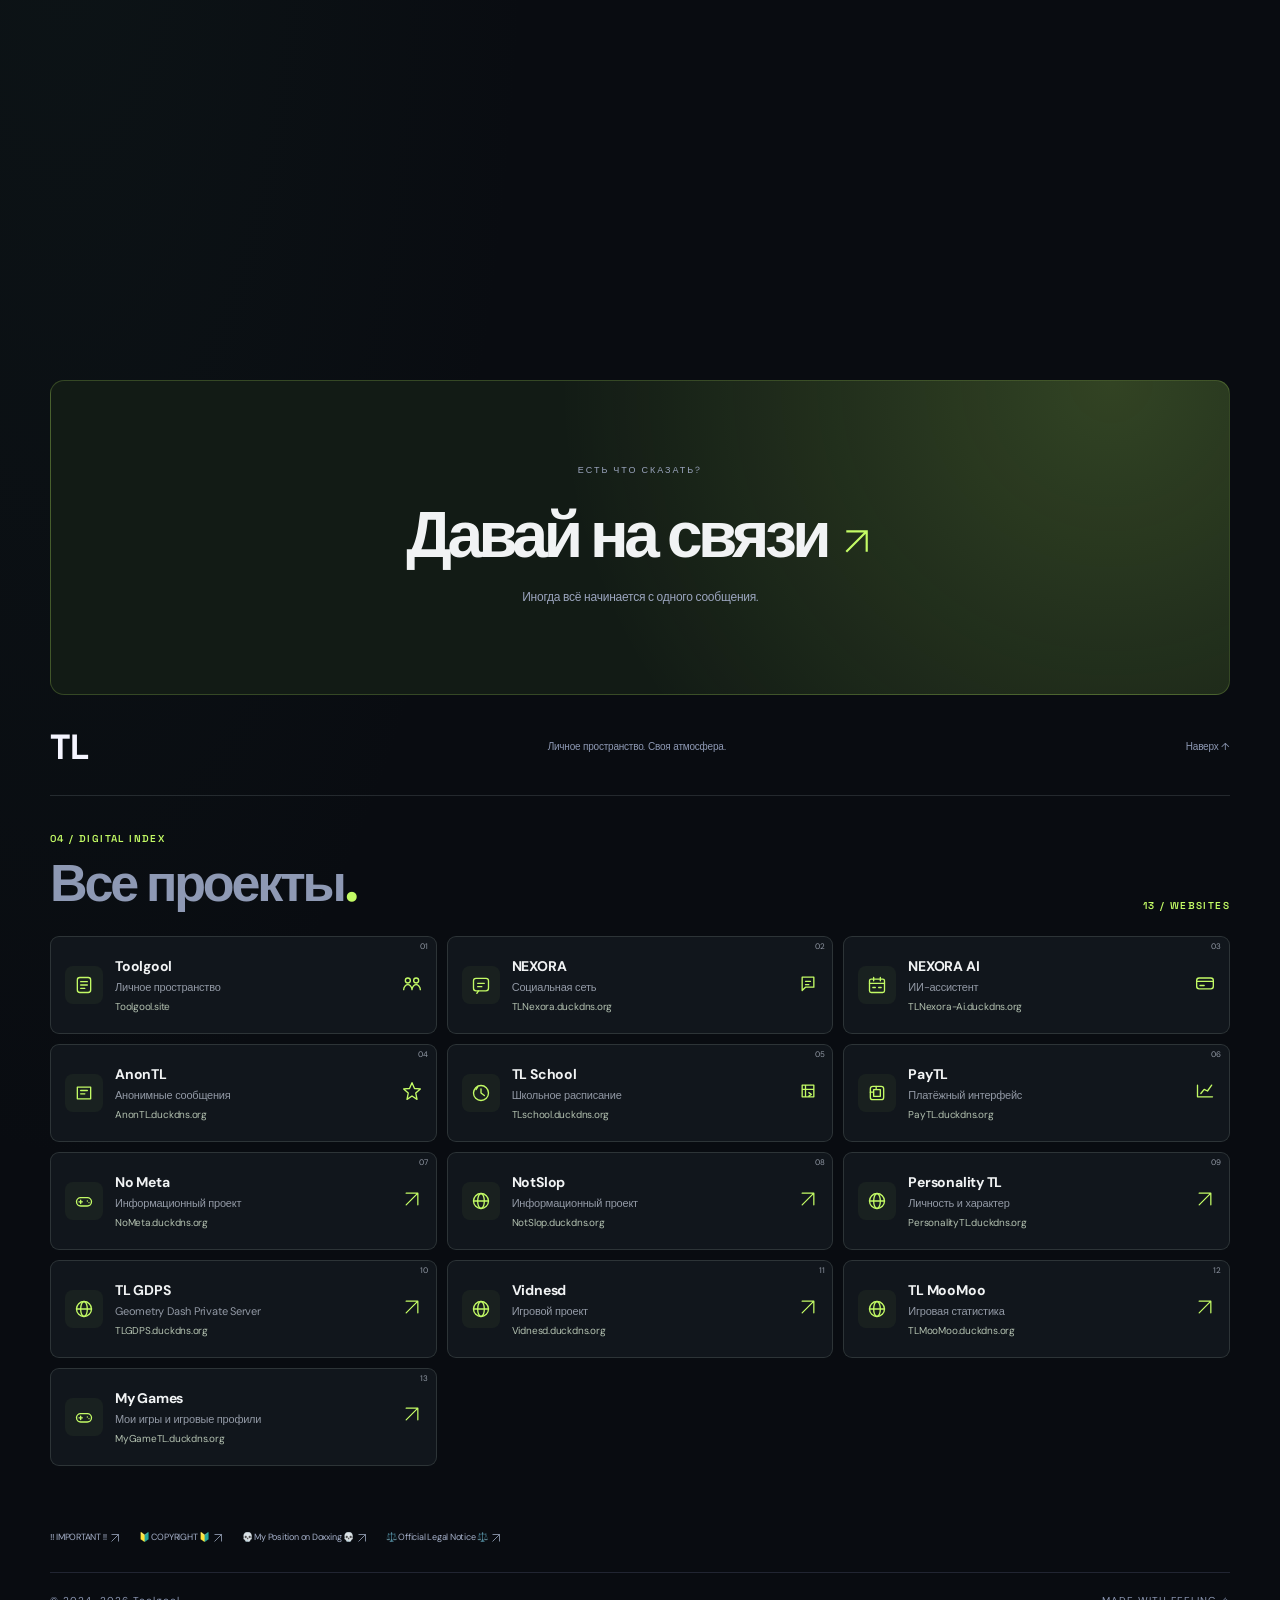
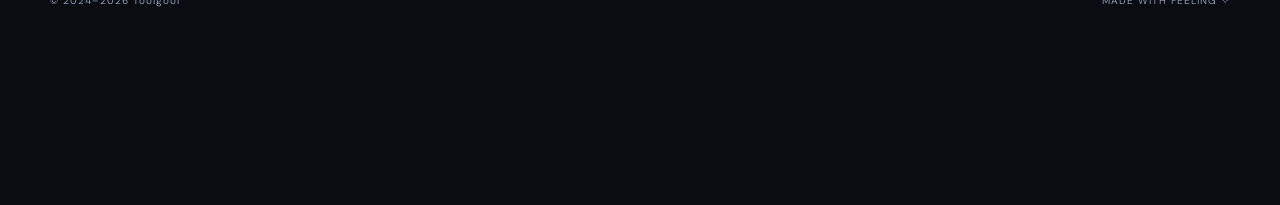
==== commit d8175736: "Refine portfolio copy, correct GitHub link and load accessibility polish" ====
--- a/index.html
+++ b/index.html
@@ -19,6 +19,7 @@
 <link rel="stylesheet" href="premium.css?v=1">
 <link rel="stylesheet" href="rebuild.css?v=1">
 <link rel="stylesheet" href="motion-v2.css?v=1">
+<link rel="stylesheet" href="site-refinement.css?v=1">
 
 <script src="data.js?v=3" defer></script>
 <script src="script.js?v=4" defer></script>
@@ -26,6 +27,7 @@
 <script src="premium.js?v=1" defer></script>
 <script src="rebuild.js?v=1" defer></script>
 <script src="motion-v2.js?v=1" defer></script>
+<script src="site-refinement.js?v=1" defer></script>
 <style>
 .tl-hero #tlAccountsOpen{gap:14px;margin:0;padding:14px 18px;border-radius:9px;min-height:56px;background:transparent;border:1px solid var(--tl-line);color:#f1f3f4;position:relative;overflow:hidden}
 .tl-hero #tlAccountsOpen:hover{border-color:var(--tl-acid);background:#c3fb6509}
@@ -138,12 +140,12 @@
 
   <main id="main" class="wrap">
     <section class="hero tl-hero" aria-labelledby="hero-title">
-      <div class="tl-hero-kicker"><span class="tl-live-dot"></span> INDEPENDENT CREATOR <span class="tl-kicker-line"></span> EST. 2024 — NOW</div>
+      <div class="tl-hero-kicker"><span class="tl-live-dot"></span> INDEPENDENT DEVELOPER <span class="tl-kicker-line"></span> BUILDING THE WEB</div>
       <div class="tl-hero-stage">
         <div class="hero-copy">
           <div class="tl-hero-overline">ПЕРСОНАЛЬНОЕ ПРОСТРАНСТВО / 001</div>
-          <h1 id="hero-title">Создаю<br><em>свою</em> <span>вселенную.</span></h1>
-          <p class="hero-description">Я — <strong>Toolgool.</strong> Разработчик независимых цифровых проектов. Превращаю идеи в продукты, экспериментирую с технологиями и делаю то, во что верю.</p>
+          <h1 id="hero-title">Идеи<br><em>становятся</em> <span>реальностью.</span></h1>
+          <p class="hero-description">Я — <strong>Toolgool.</strong> Независимый разработчик. Создаю сайты, игры и цифровые сервисы: от первых прототипов до работающих проектов. Здесь собраны мои идеи, эксперименты и то, над чем я работаю сейчас.</p>
           <div class="hero-actions">
             <a class="button primary" href="#projects"><svg width="20" height="20" viewBox="0 0 24 24" fill="none" stroke="currentColor" stroke-width="1.6" stroke-linecap="round" stroke-linejoin="round" aria-hidden="true"><rect x="3" y="3" width="7" height="7" rx="1"/><rect x="14" y="3" width="7" height="7" rx="1"/><rect x="3" y="14" width="7" height="7" rx="1"/><rect x="14" y="14" width="7" height="7" rx="1"/></svg><span>Исследовать проекты<small>Моя экосистема</small></span><svg width="20" height="20" viewBox="0 0 24 24" fill="none" stroke="currentColor" stroke-width="1.6" stroke-linecap="round" stroke-linejoin="round" aria-hidden="true"><use href="#icon-arrow"/></svg></a>
             <a class="button secondary" href="https://t.me/Toolgool" target="_blank" rel="noopener noreferrer"><svg width="20" height="20" viewBox="0 0 24 24" fill="none" stroke="currentColor" stroke-width="1.6" stroke-linecap="round" stroke-linejoin="round" aria-hidden="true"><path d="M22 3 2 10l8 3 3 8 9-18ZM10 13l12-10"/></svg><span>Связаться со мной<small>Telegram</small></span><svg width="20" height="20" viewBox="0 0 24 24" fill="none" stroke="currentColor" stroke-width="1.6" stroke-linecap="round" stroke-linejoin="round" aria-hidden="true"><use href="#icon-arrow"/></svg></a>
@@ -162,9 +164,9 @@
         </div>
       </div>
       <div class="tl-hero-metrics" aria-label="Разделы сайта">
-        <a href="#projects"><strong>13</strong><span>ВЕБ-САЙТОВ</span><b>↗</b></a>
-        <a href="#socials"><strong>12</strong><span>СОЦИАЛЬНЫХ СЕТЕЙ</span><b>↗</b></a>
-        <a href="#people"><strong>03</strong><span>БЛИЗКИХ ЧЕЛОВЕКА</span><b>↗</b></a>
+        <a href="#projects"><strong>TL</strong><span>МОИ ПРОЕКТЫ</span><b>↗</b></a>
+        <a href="#socials"><strong>12</strong><span>ССЫЛОК И КОНТАКТОВ</span><b>↗</b></a>
+        <a href="#people"><strong>03</strong><span>ЛЮДИ РЯДОМ</span><b>↗</b></a>
         <div class="tl-metric-signature"><span>НЕ ПРОСТО САЙТ.</span><strong>Это мой мир.</strong></div>
       </div>
       <div class="tl-hero-bottom"><span>SCROLL TO EXPLORE</span><span class="tl-scroll-line"></span><a href="#projects" aria-label="Прокрутить к проектам">↓</a></div>
@@ -380,7 +382,7 @@
           </span>
         </a>
 
-        <a class="social-card" href="https://github.com/Toolgool" target="_blank" rel="noopener noreferrer">
+        <a class="social-card" href="https://github.com/toolgool2021-coder" target="_blank" rel="noopener noreferrer">
           <img src="./images/GitHub.jpg" alt="" width="36" height="36" loading="lazy">
           <span>GitHub</span>
           <span aria-hidden="true">
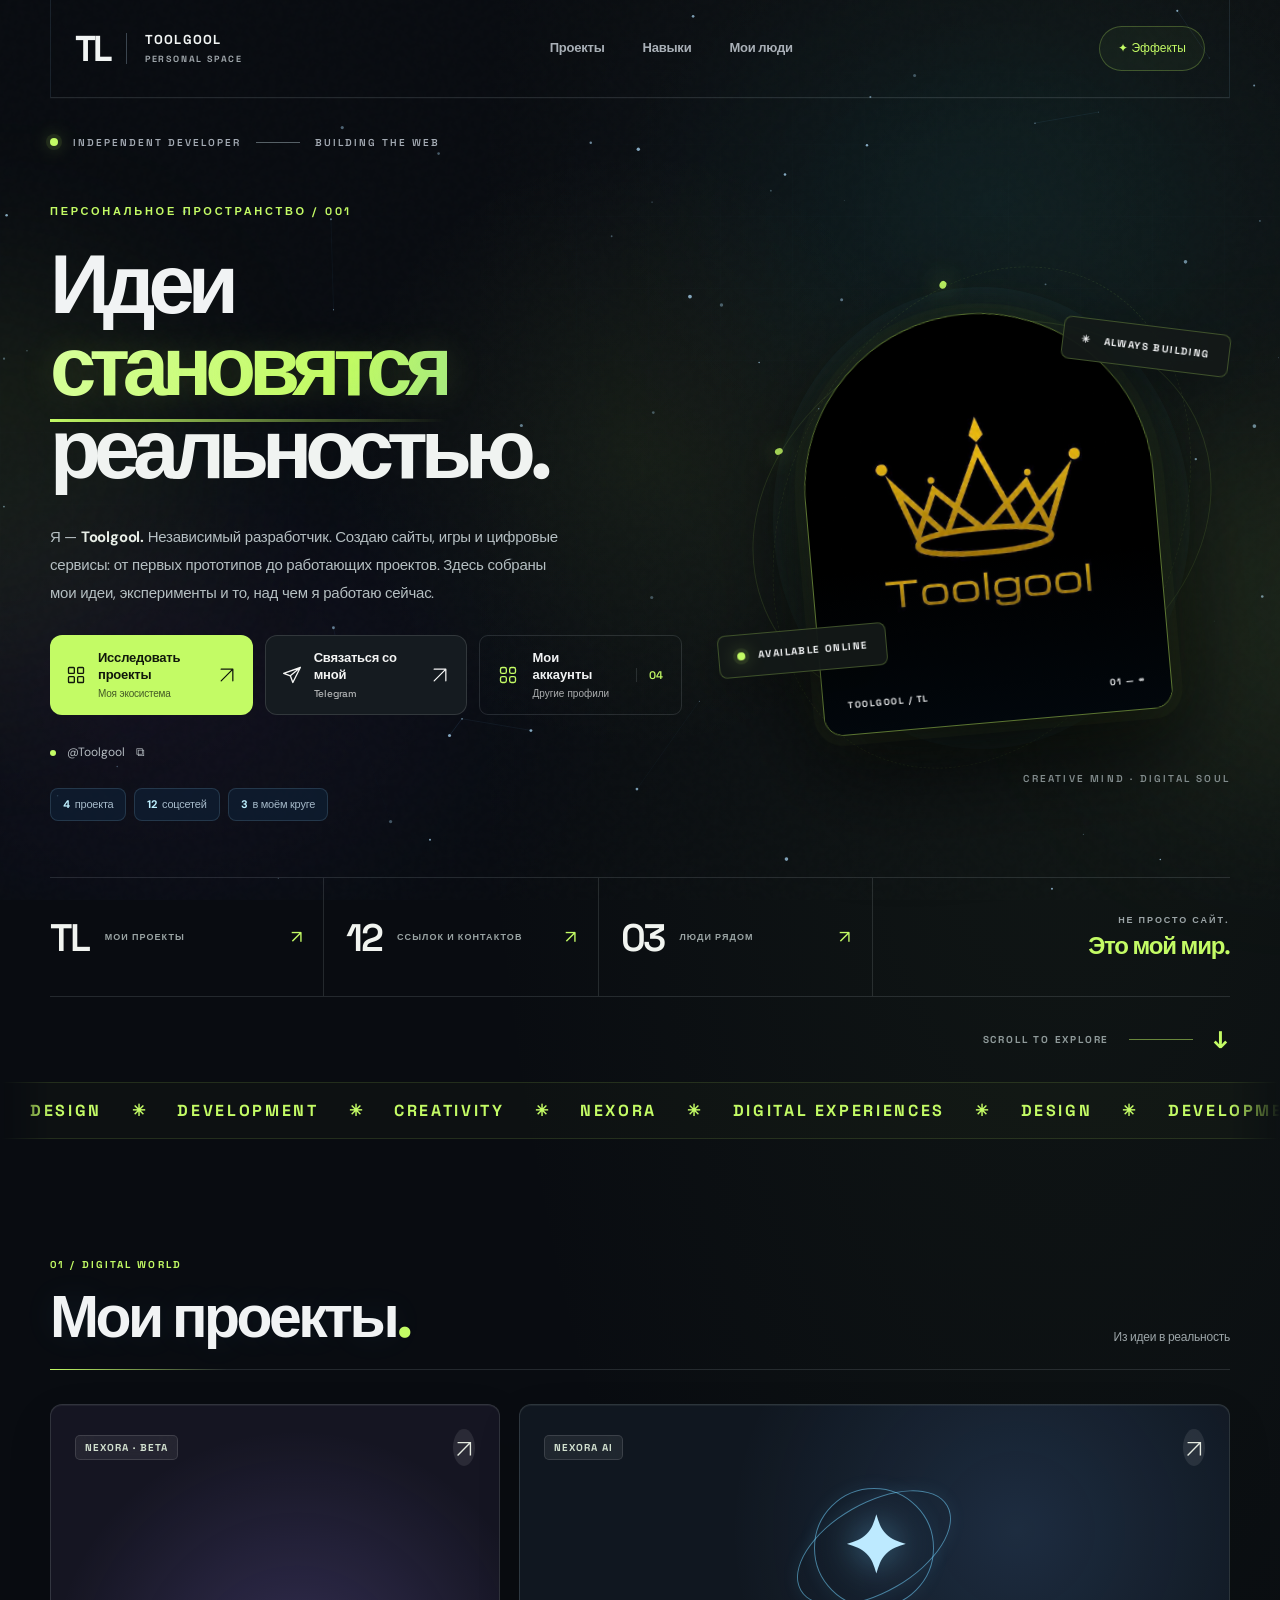
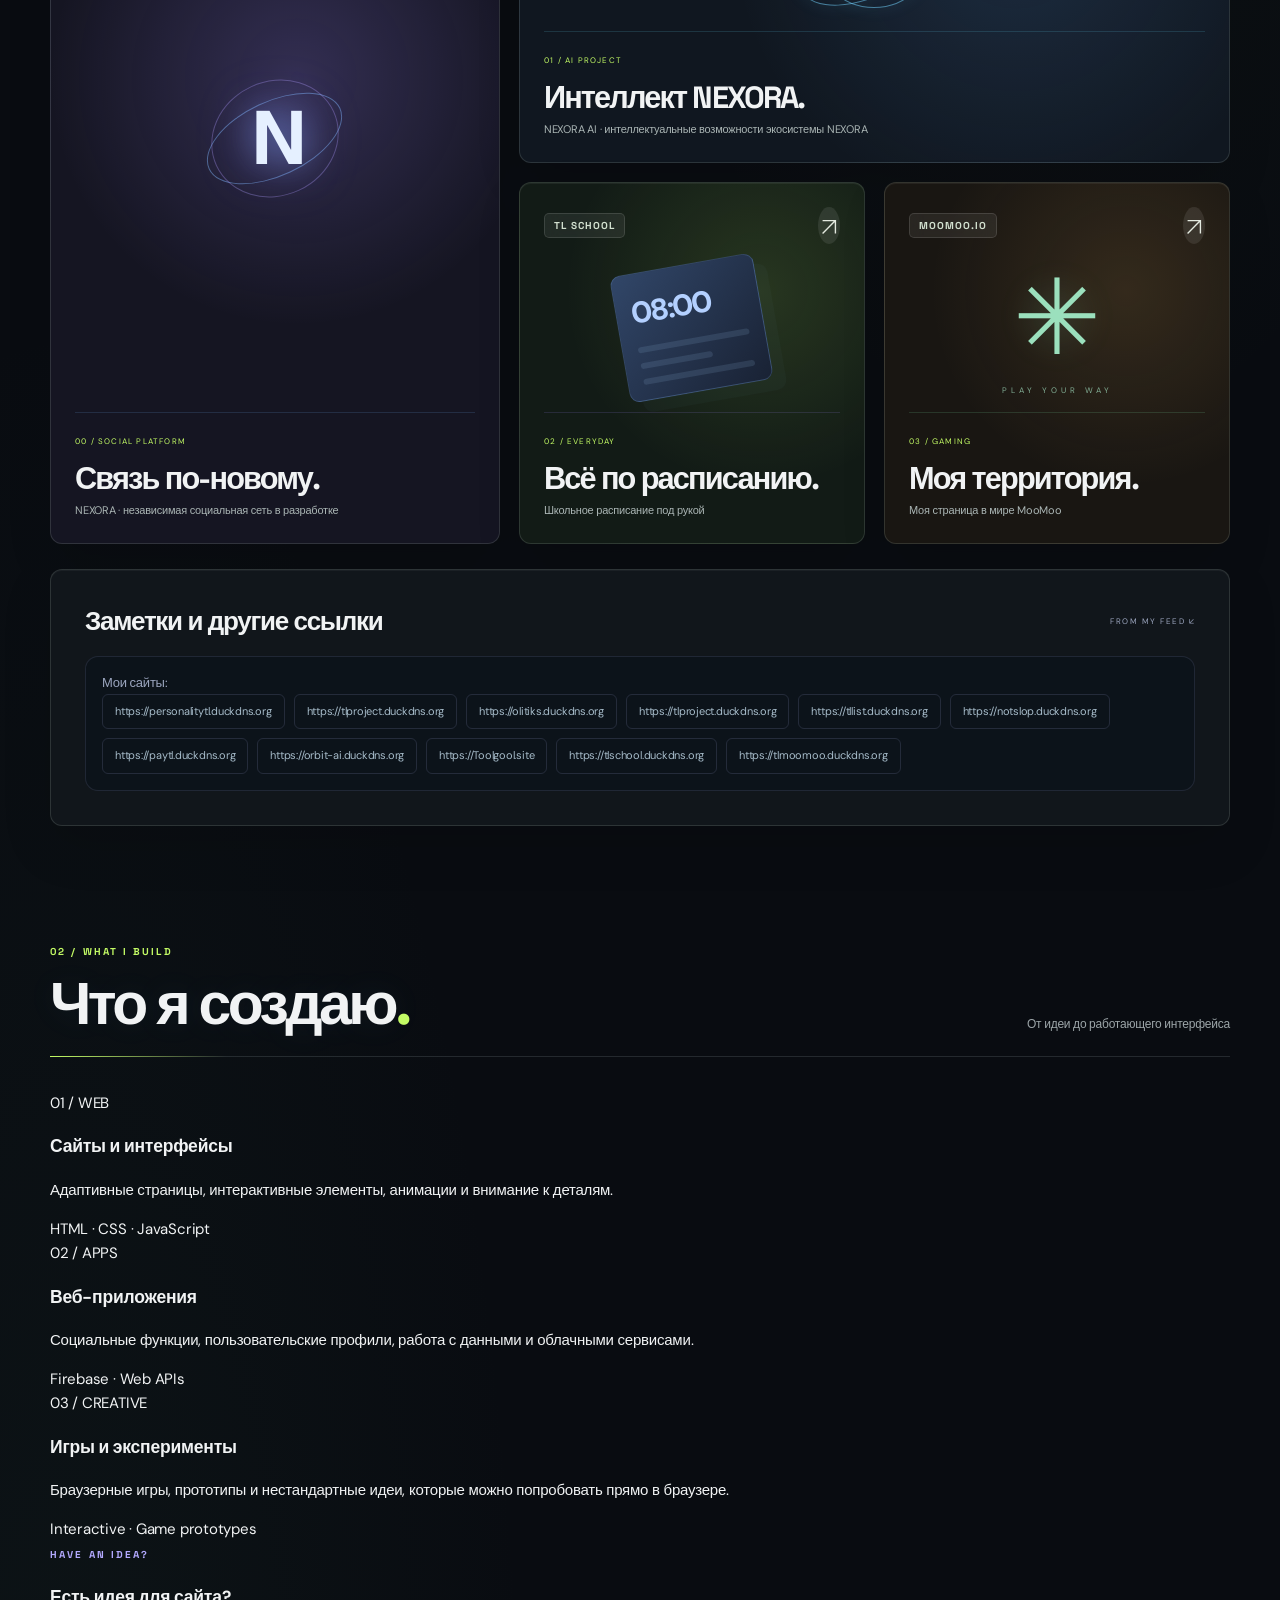
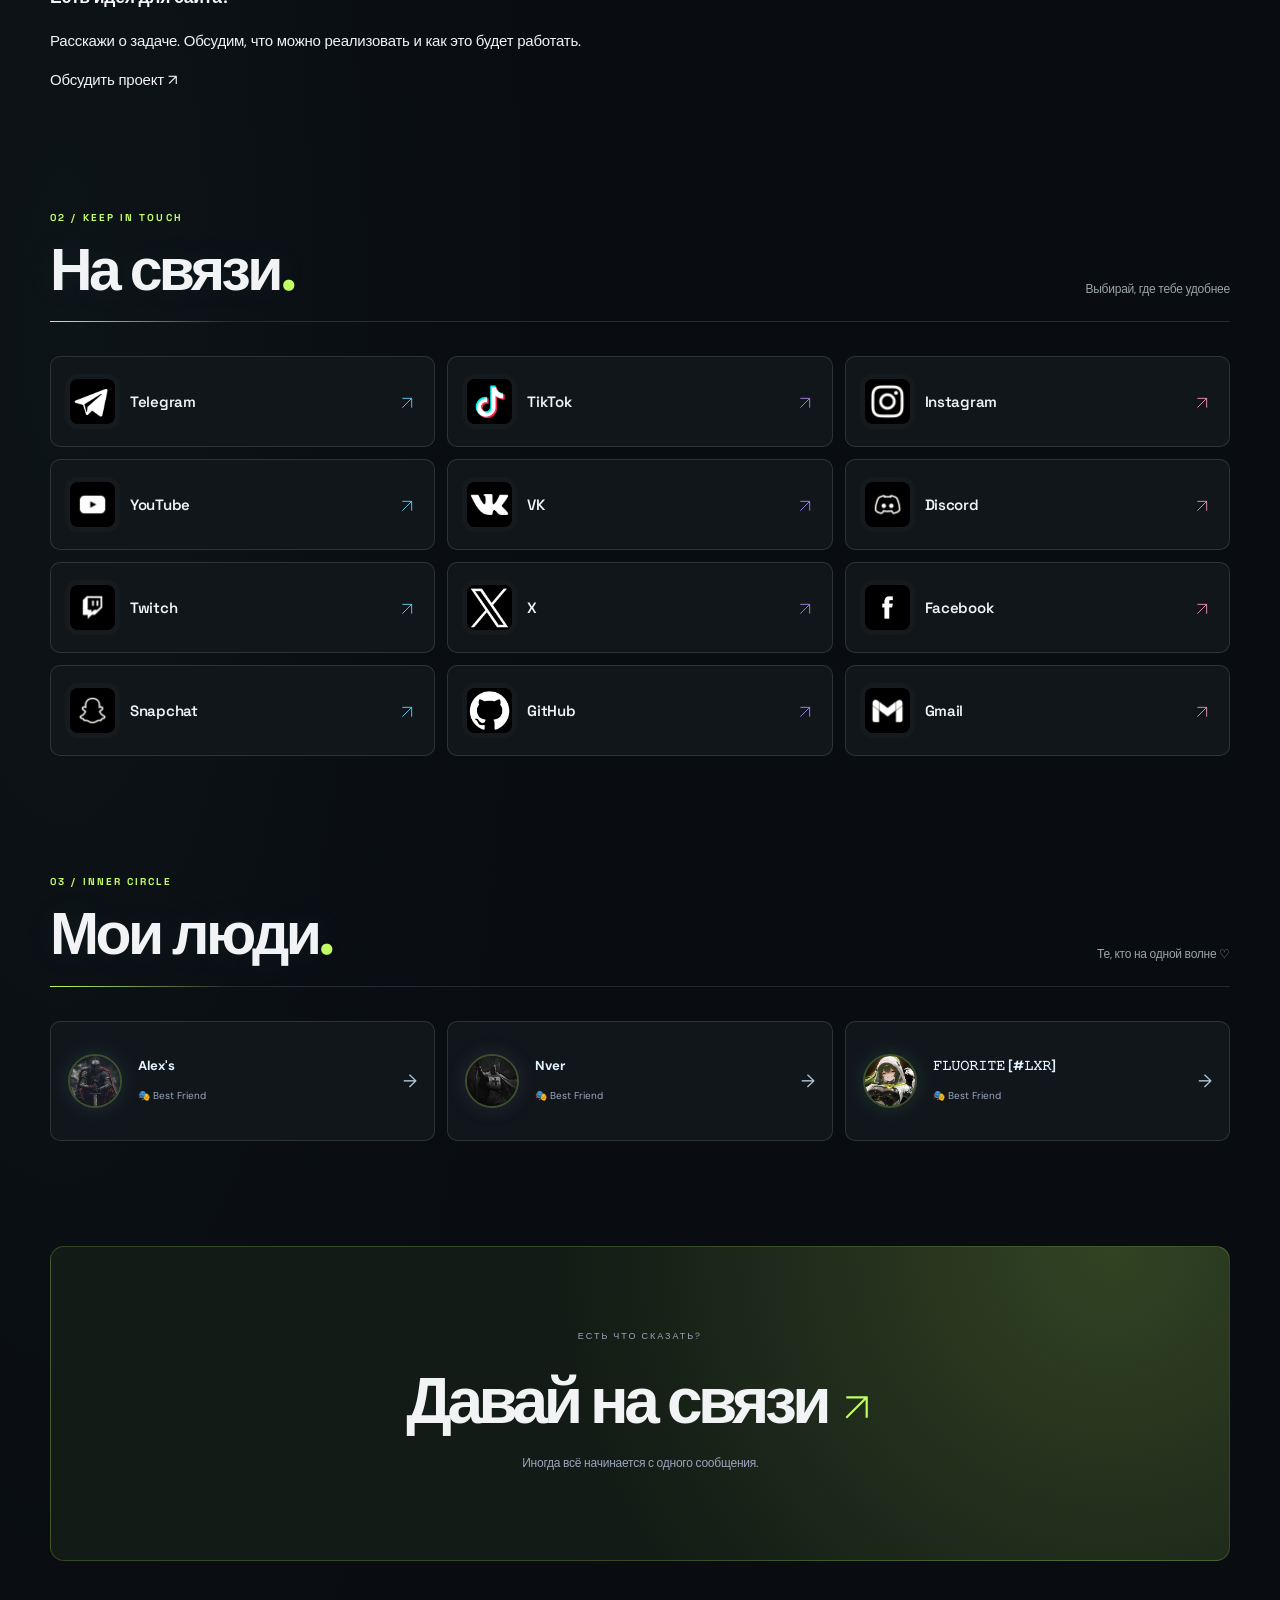
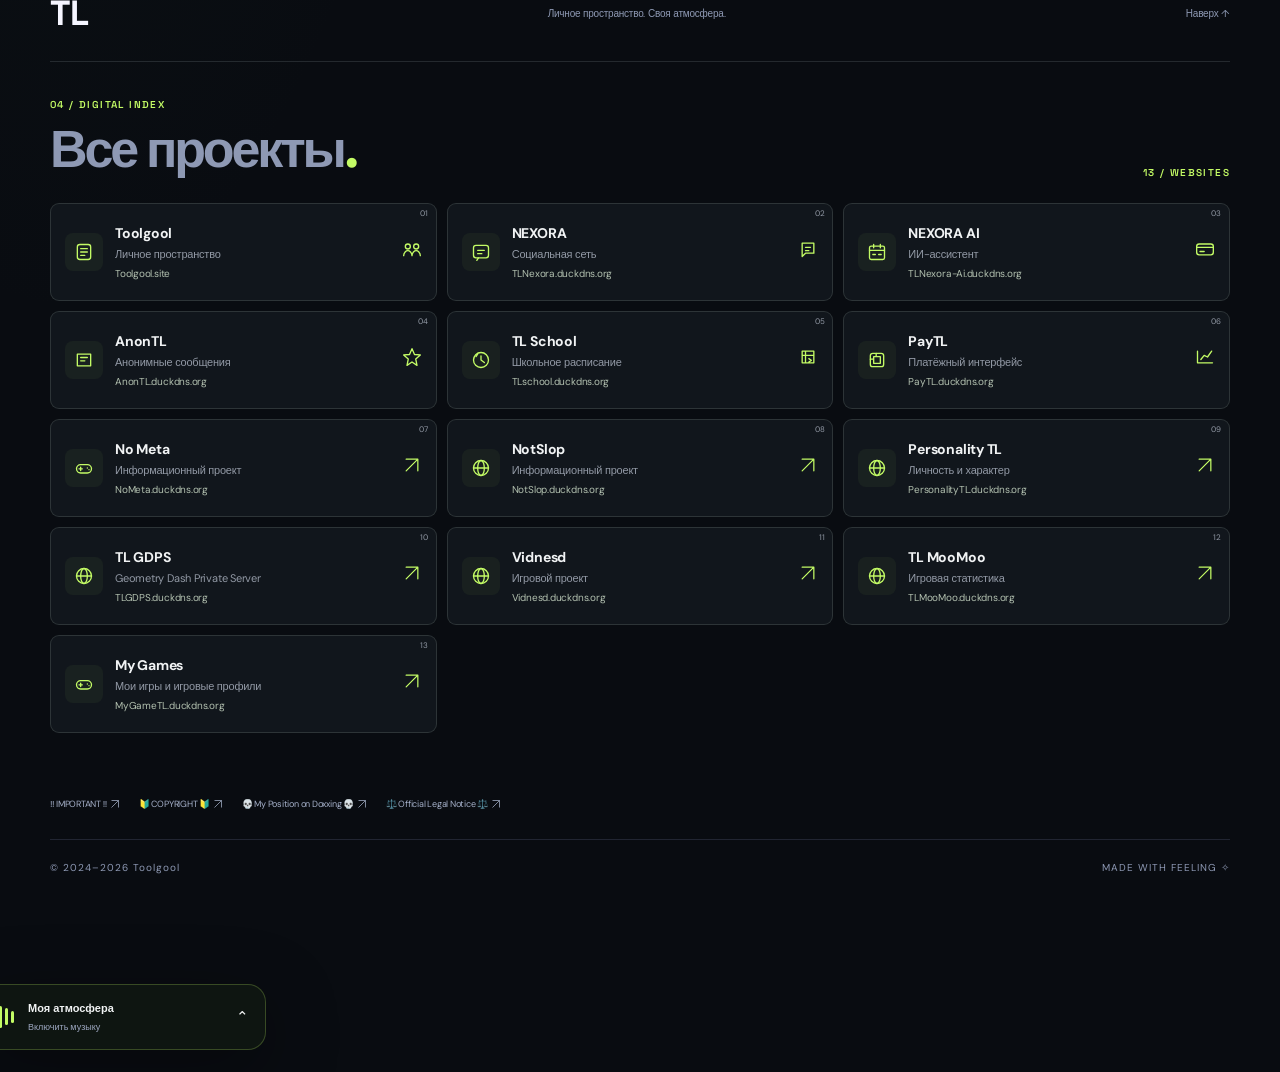
==== commit 785df2d6: "Add developer capabilities and project inquiry section to portfolio" ====
--- a/index.html
+++ b/index.html
@@ -4,7 +4,7 @@
   <meta charset="utf-8">
   <meta name="viewport" content="width=device-width, initial-scale=1">
   <meta name="theme-color" content="#090d12">
-  <meta name="description" content="Toolgool — независимый разработчик NEXORA, NEXORA AI и других цифровых проектов.">
+  <meta name="description" content="Toolgool (TL) — портфолио независимого веб-разработчика. Сайты, веб-приложения, интерфейсы и браузерные игры.">
 
   <meta property="og:title" content="Toolgool · Личное пространство">
   <meta property="og:description" content="Toolgool: NEXORA, NEXORA AI, TL School и другие проекты.">
@@ -124,7 +124,7 @@
 
     <nav aria-label="Главная навигация">
       <a href="#projects">Проекты</a>
-      <a href="#socials">Соцсети</a>
+      <a href="#capabilities">Навыки</a>
       <a href="#people">Мои люди</a>
     </nav>
 
@@ -289,6 +289,16 @@
           Попробовать снова
         </button>
       </div>
+    </section>
+
+    <section class="section tl-capabilities" id="capabilities" aria-labelledby="tl-capabilities-title">
+      <div class="section-heading"><div><div class="eyebrow">02 / WHAT I BUILD</div><h2 id="tl-capabilities-title">Что я создаю<span>.</span></h2></div><span class="section-note">От идеи до работающего интерфейса</span></div>
+      <div class="tl-capability-grid">
+        <article class="tl-capability"><span class="tl-capability-num">01 / WEB</span><h3>Сайты и интерфейсы</h3><p>Адаптивные страницы, интерактивные элементы, анимации и внимание к деталям.</p><span class="tl-capability-tech">HTML · CSS · JavaScript</span></article>
+        <article class="tl-capability"><span class="tl-capability-num">02 / APPS</span><h3>Веб-приложения</h3><p>Социальные функции, пользовательские профили, работа с данными и облачными сервисами.</p><span class="tl-capability-tech">Firebase · Web APIs</span></article>
+        <article class="tl-capability"><span class="tl-capability-num">03 / CREATIVE</span><h3>Игры и эксперименты</h3><p>Браузерные игры, прототипы и нестандартные идеи, которые можно попробовать прямо в браузере.</p><span class="tl-capability-tech">Interactive · Game prototypes</span></article>
+      </div>
+      <div class="tl-work-contact"><div><span class="eyebrow">HAVE AN IDEA?</span><h3>Есть идея для сайта?</h3><p>Расскажи о задаче. Обсудим, что можно реализовать и как это будет работать.</p></div><a href="https://t.me/Toolgool" target="_blank" rel="noopener noreferrer" class="tl-work-cta">Обсудить проект <span aria-hidden="true">↗</span></a></div>
     </section>
 
     <section class="section" id="socials">
--- a/site-refinement.css
+++ b/site-refinement.css
@@ -0,0 +1,79 @@
+/* Final refinement layer: mobile layout, readable hierarchy and accessible focus. */
+:root{color-scheme:dark}
+html{scroll-behavior:smooth;scroll-padding-top:24px}
+body{overflow-x:clip}
+a,button{ -webkit-tap-highlight-color:transparent}
+:where(a,button,input,[tabindex]):focus-visible{outline:2px solid var(--tl-acid,#c3fb65);outline-offset:4px}
+.tl-hero h1{overflow-wrap:normal;text-wrap:balance}
+.hero-description{max-width:58ch}
+.section-heading h2{text-wrap:balance}
+.project,.social-card,.team-card{transition:transform .28s ease,border-color .28s ease,background-color .28s ease,box-shadow .28s ease}
+.project-copy p{line-height:1.65}
+.post-item{overflow-wrap:anywhere}
+.post-item a{overflow-wrap:anywhere}
+#postsContainer:empty:before{content:"Записей пока нет";color:var(--tl-muted)}
+.tl-hero-metrics>a strong{white-space:nowrap}
+img{max-width:100%}
+@media(max-width:580px){
+ .tl-hero h1{font-size:clamp(43px,10.8vw,66px);letter-spacing:-.065em;overflow-wrap:break-word}
+ .tl-hero .hero-copy{min-width:0}
+ .tl-hero .hero-art{max-width:100%;overflow:hidden}
+ .tl-hero .hero-actions{gap:10px}
+ .tl-hero .hero-actions .button{flex:0 0 auto;min-height:58px}
+ .tl-hero-metrics{grid-template-columns:repeat(3,minmax(0,1fr))}
+ .tl-hero-metrics>a{min-width:0;gap:3px;padding:10px 6px}
+ .tl-hero-metrics>a strong{font-size:clamp(21px,7vw,28px)}
+ .tl-hero-metrics>a span{overflow-wrap:anywhere;letter-spacing:0}
+ .tl-domain-grid{grid-template-columns:1fr}
+ .section{padding-top:66px}
+ .section-heading h2{font-size:clamp(34px,10vw,44px)}
+ .social-grid{grid-template-columns:repeat(2,minmax(0,1fr))}
+ .social-card{min-width:0}
+ .social-card span:nth-child(2){overflow-wrap:anywhere}
+}
+@media(max-width:360px){.header nav{gap:8px}.header nav a{font-size:11px}.tl-hero h1{font-size:40px}.social-grid{grid-template-columns:1fr}}
+@media(prefers-reduced-motion:reduce){html{scroll-behavior:auto!important}*,*:before,*:after{animation-duration:.01ms!important;animation-iteration-count:1!important;transition-duration:.01ms!important}}
+html.no-effects{scroll-behavior:auto}
+
+/* Mobile-specific art direction. Desktop layout intentionally unchanged. */
+@media(max-width:580px){
+ .header{display:grid!important;grid-template-columns:minmax(0,1fr) auto;align-items:center;gap:8px 12px;padding:14px 0 10px!important}
+ .header .brand{min-width:0}
+ .header nav{grid-column:1/-1;order:3;display:flex!important;gap:6px!important;justify-content:space-between;padding:7px 0 2px!important;overflow-x:auto;scrollbar-width:none}
+ .header nav::-webkit-scrollbar{display:none}
+ .header nav a{flex:1;text-align:center;padding:11px 7px;border:1px solid rgba(255,255,255,.09);border-radius:10px;background:rgba(255,255,255,.025);white-space:nowrap;font-size:11px!important}
+ .header .effects{justify-self:end;padding:10px 12px!important;min-height:40px}
+ .tl-hero-kicker{flex-wrap:wrap;line-height:1.6}
+ .tl-hero .hero-copy{padding-top:28px!important;padding-bottom:12px!important}
+ .tl-hero-overline{margin-bottom:17px}
+ .tl-hero h1{font-size:clamp(43px,10.5vw,61px)!important;line-height:1.04!important;letter-spacing:-.075em!important;margin-bottom:20px!important}
+ .tl-hero .hero-description{font-size:14px;line-height:1.72;margin-bottom:20px}
+ .tl-hero .hero-actions{display:grid!important;grid-template-columns:repeat(2,minmax(0,1fr));gap:9px!important;margin:18px 0 8px}
+ .tl-hero .hero-actions .button{min-width:0;width:100%!important;min-height:78px!important;padding:13px!important;display:grid!important;grid-template-columns:20px minmax(0,1fr);grid-template-rows:auto auto;align-content:center;gap:7px 9px!important;border-radius:12px!important;text-align:left;transition:transform .18s ease,background .18s ease,border-color .18s ease}
+ .tl-hero .hero-actions .button:active{transform:scale(.975)}
+ .tl-hero .hero-actions .button>svg:first-child{width:20px;height:20px;grid-row:1;grid-column:1}
+ .tl-hero .hero-actions .button>span:not(.tl-count){grid-column:1/-1;grid-row:2;min-width:0;font-size:12px;font-weight:700;line-height:1.35}
+ .tl-hero .hero-actions .button small{font-size:10px;line-height:1.4;margin-top:3px;opacity:.72}
+ .tl-hero .hero-actions .button>svg:last-child{grid-column:2;grid-row:1;justify-self:end;width:16px;height:16px}
+ .tl-hero #tlAccountsOpen{grid-column:1/-1;min-height:57px!important;display:flex!important;gap:10px!important;padding:12px 14px!important}
+ .tl-hero #tlAccountsOpen>span:not(.tl-count){flex:1;font-size:12px}
+ .tl-hero #tlAccountsOpen .tl-count{font-size:11px}
+ .tl-hero .handle{min-height:42px}
+ .tl-hero .hero-art{height:340px!important;margin-top:0}
+ .tl-hero .portrait{width:215px!important;height:265px!important}
+ .tl-art-ring{width:290px!important;height:290px!important}
+ .tl-art-ring-b{width:315px!important;height:315px!important}
+ .tl-chip-top,.tl-chip-bottom{font-size:8px!important;letter-spacing:.06em;padding:9px!important}
+ .tl-hero-metrics>a{min-height:82px!important}
+ .tl-hero-bottom{padding:12px 0 18px!important}
+ .project-grid{gap:12px}
+ .project,.project-featured,.project-school,.project-game{min-height:320px}
+ .project-nexora{min-height:420px}
+ .social-card{border-radius:12px!important;min-height:72px}
+ .team-card{border-radius:12px!important}
+}
+@media(max-width:360px){
+ .tl-hero .hero-actions .button{padding:10px!important}
+ .tl-hero .hero-actions .button>span:not(.tl-count){font-size:11px}
+ .header nav a{font-size:10px!important;padding:10px 4px}
+}
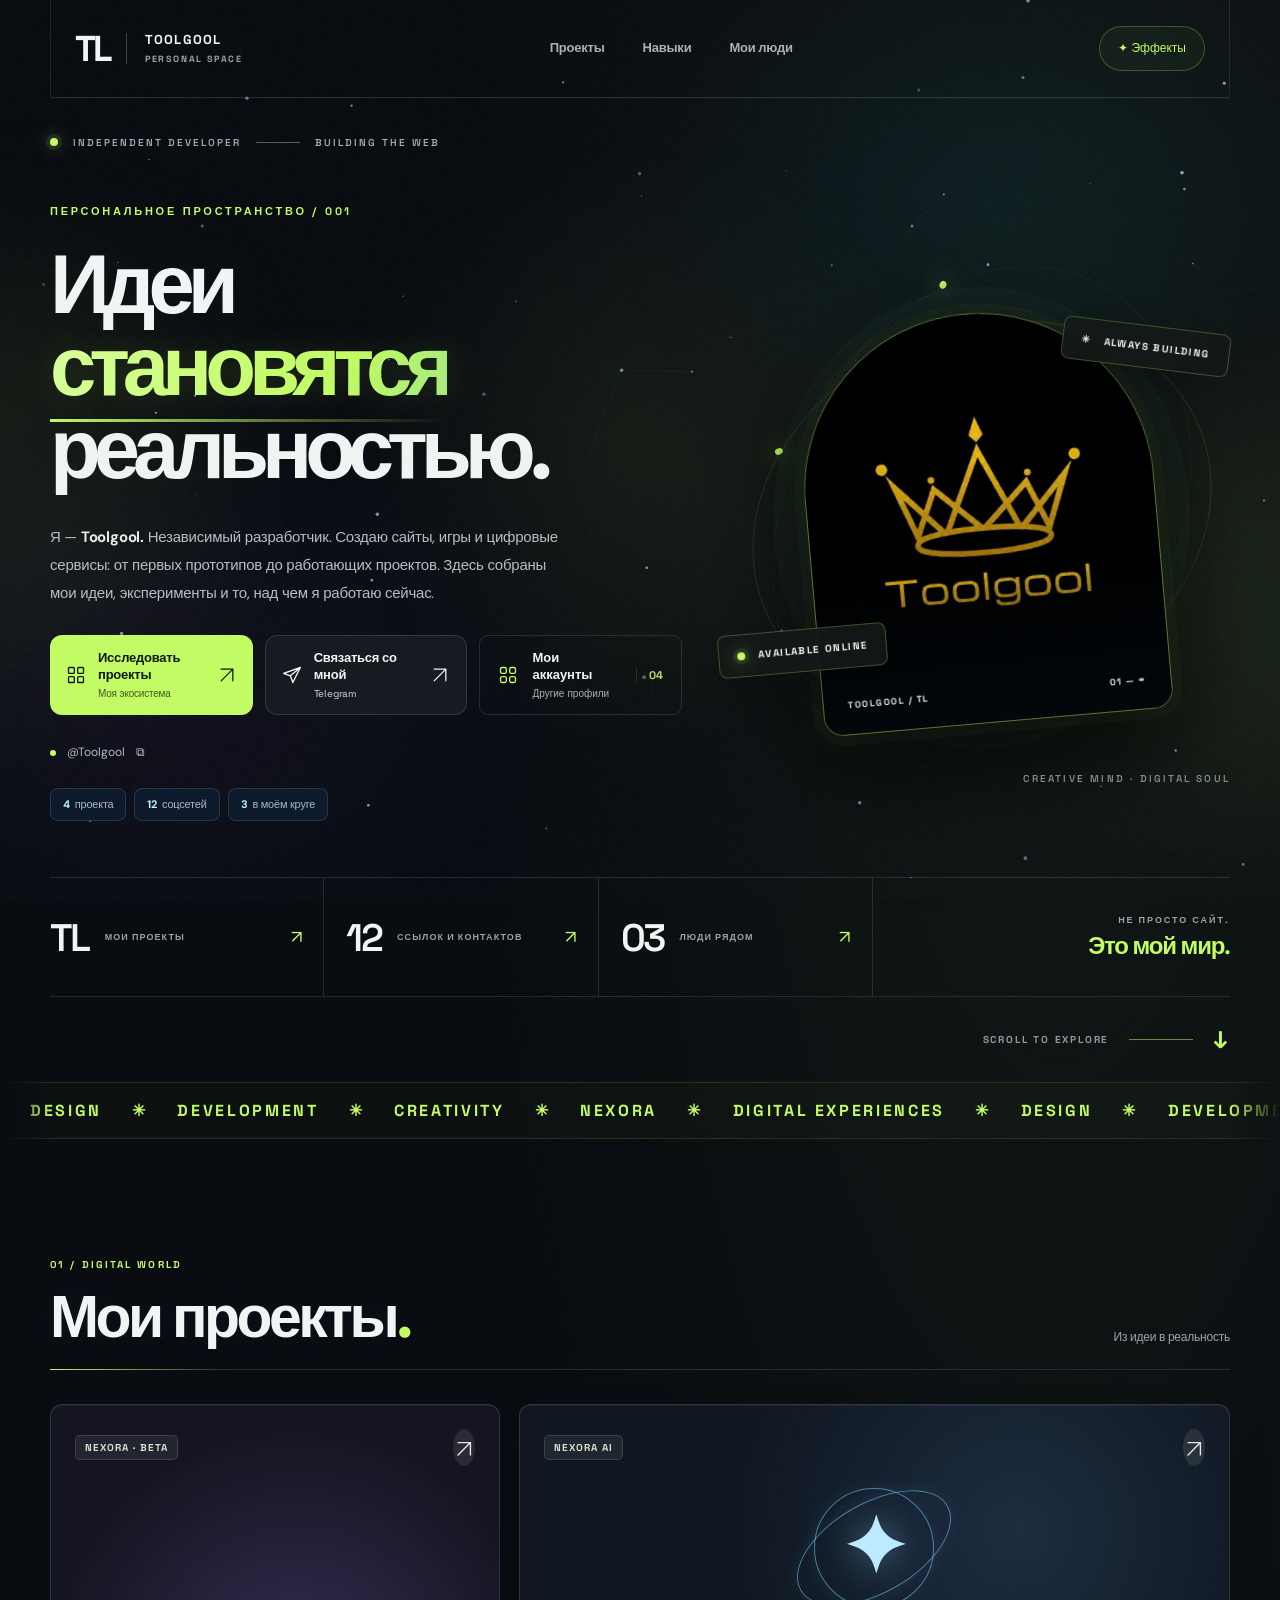
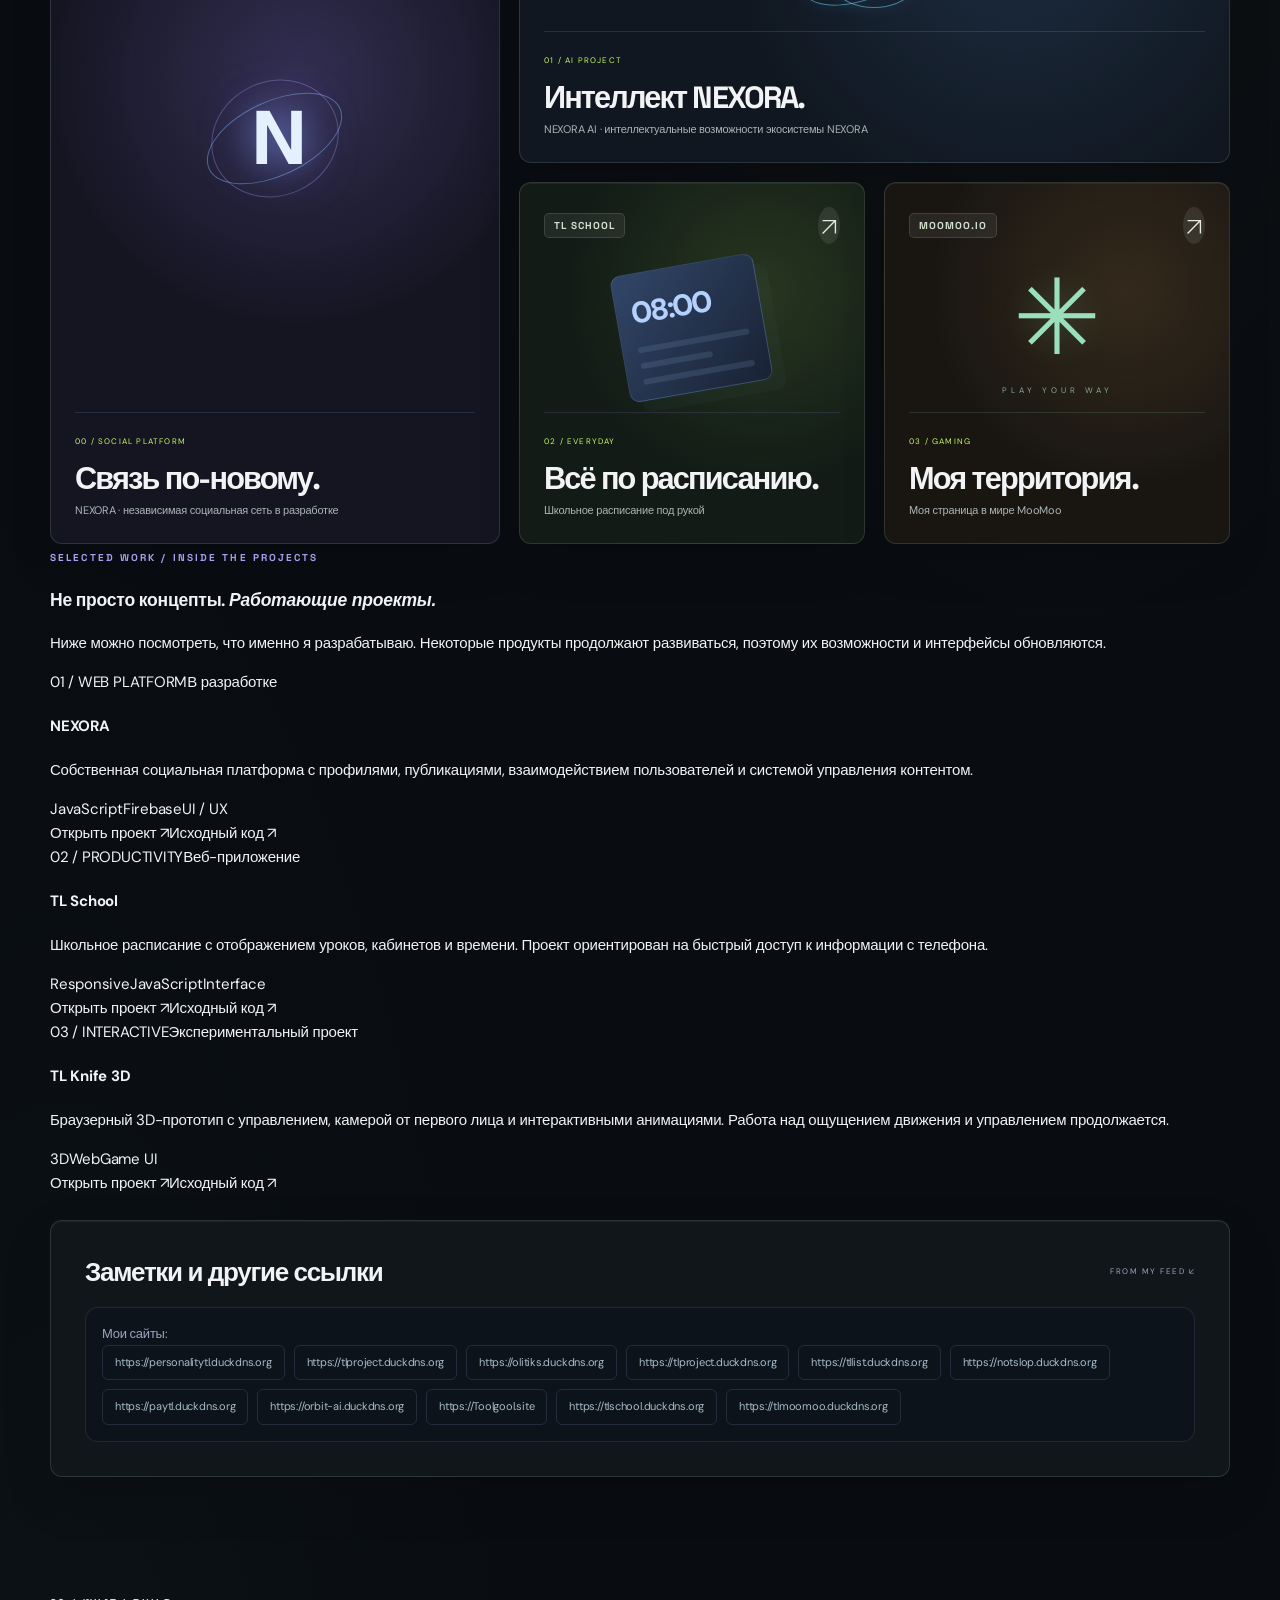
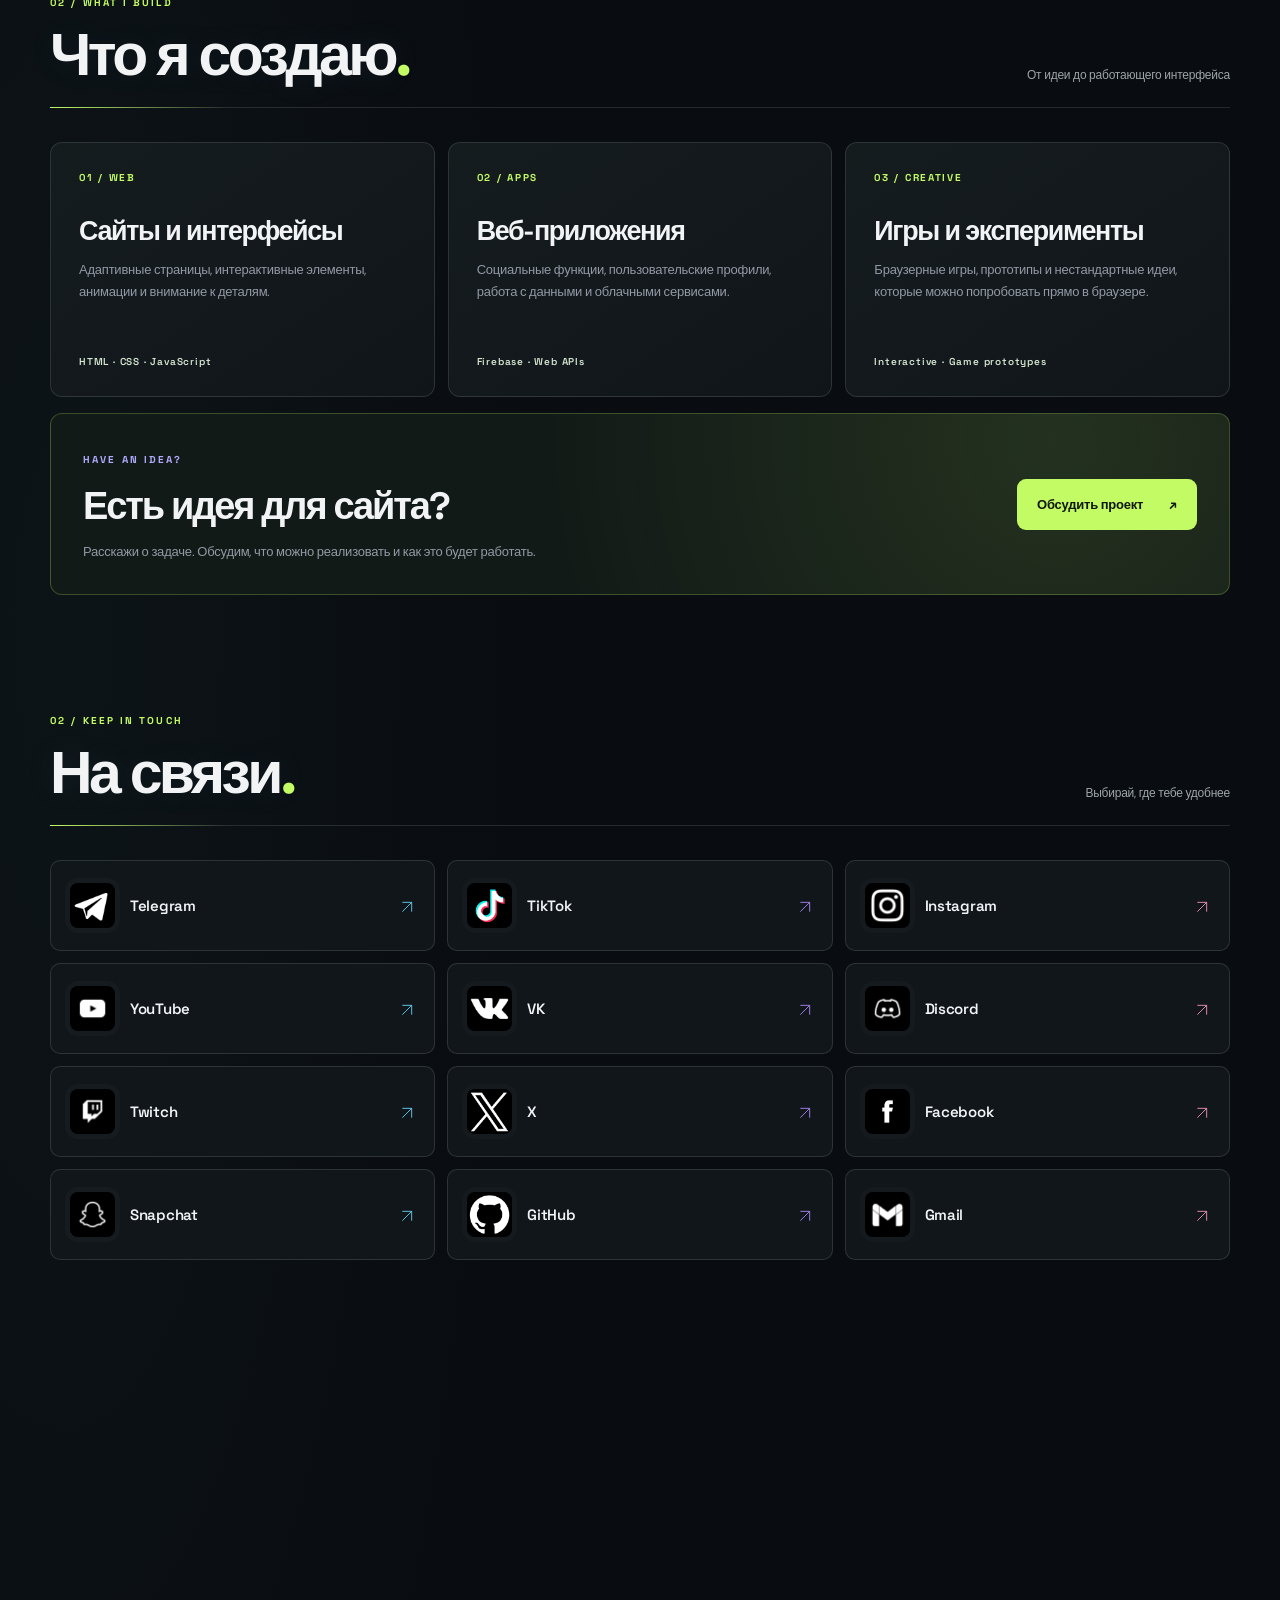
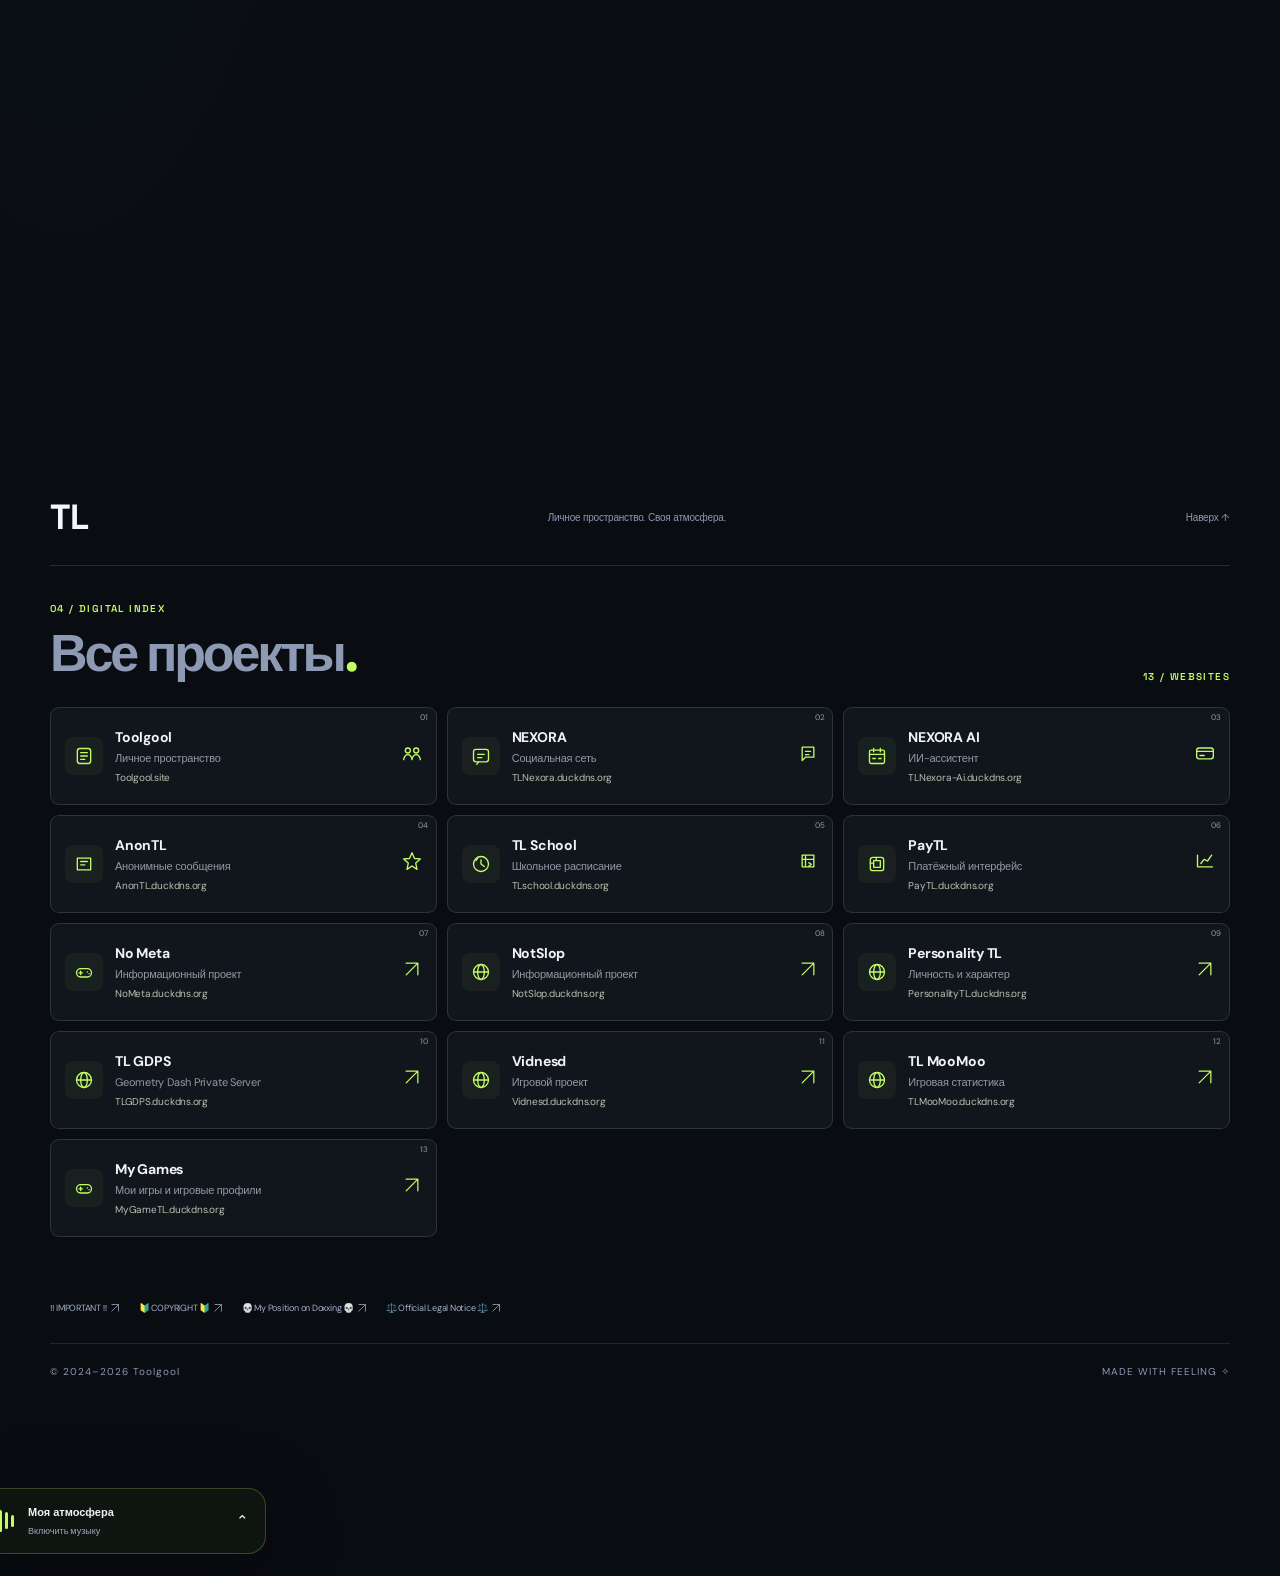
==== commit fe80e583: "Showcase three real development case studies with live demos and source links" ====
--- a/index.html
+++ b/index.html
@@ -275,6 +275,28 @@
         </a>
       </div>
 
+      <div class="tl-case-heading"><span class="eyebrow">SELECTED WORK / INSIDE THE PROJECTS</span><h3>Не просто концепты. <em>Работающие проекты.</em></h3><p>Ниже можно посмотреть, что именно я разрабатываю. Некоторые продукты продолжают развиваться, поэтому их возможности и интерфейсы обновляются.</p></div>
+      <div class="tl-case-grid">
+        <article class="tl-case">
+          <div class="tl-case-top"><span>01 / WEB PLATFORM</span><span class="tl-case-state">В разработке</span></div>
+          <h4>NEXORA</h4><p>Собственная социальная платформа с профилями, публикациями, взаимодействием пользователей и системой управления контентом.</p>
+          <div class="tl-case-tags"><span>JavaScript</span><span>Firebase</span><span>UI / UX</span></div>
+          <div class="tl-case-links"><a href="https://TLNexora.duckdns.org/" target="_blank" rel="noopener noreferrer">Открыть проект ↗</a><a href="https://github.com/toolgool2021-coder/social-TL" target="_blank" rel="noopener noreferrer">Исходный код ↗</a></div>
+        </article>
+        <article class="tl-case">
+          <div class="tl-case-top"><span>02 / PRODUCTIVITY</span><span class="tl-case-state">Веб-приложение</span></div>
+          <h4>TL School</h4><p>Школьное расписание с отображением уроков, кабинетов и времени. Проект ориентирован на быстрый доступ к информации с телефона.</p>
+          <div class="tl-case-tags"><span>Responsive</span><span>JavaScript</span><span>Interface</span></div>
+          <div class="tl-case-links"><a href="https://TLschool.duckdns.org/" target="_blank" rel="noopener noreferrer">Открыть проект ↗</a><a href="https://github.com/toolgool2021-coder/TL-Schedules" target="_blank" rel="noopener noreferrer">Исходный код ↗</a></div>
+        </article>
+        <article class="tl-case">
+          <div class="tl-case-top"><span>03 / INTERACTIVE</span><span class="tl-case-state">Экспериментальный проект</span></div>
+          <h4>TL Knife 3D</h4><p>Браузерный 3D-прототип с управлением, камерой от первого лица и интерактивными анимациями. Работа над ощущением движения и управлением продолжается.</p>
+          <div class="tl-case-tags"><span>3D</span><span>Web</span><span>Game UI</span></div>
+          <div class="tl-case-links"><a href="https://toolgool2021-coder.github.io/TL-Knife-3D/" target="_blank" rel="noopener noreferrer">Открыть проект ↗</a><a href="https://github.com/toolgool2021-coder/TL-Knife-3D" target="_blank" rel="noopener noreferrer">Исходный код ↗</a></div>
+        </article>
+      </div>
+
       <div class="posts-panel">
         <div class="posts-heading">
           <h3>Заметки и другие ссылки</h3>
--- a/site-refinement.css
+++ b/site-refinement.css
@@ -77,3 +77,20 @@
  .tl-hero .hero-actions .button>span:not(.tl-count){font-size:11px}
  .header nav a{font-size:10px!important;padding:10px 4px}
 }
+
+/* Developer portfolio: capability cards and contact CTA */
+.tl-capability-grid{display:grid;grid-template-columns:repeat(3,minmax(0,1fr));gap:13px}
+.tl-capability{position:relative;display:flex;flex-direction:column;min-height:255px;padding:28px;border:1px solid var(--tl-line);border-radius:12px;background:linear-gradient(145deg,#151c1e,#10151a);transition:border-color .25s,transform .25s}
+.tl-capability:hover{border-color:rgba(195,251,101,.45);transform:translateY(-4px)}
+.tl-capability-num{font:700 10px "Space Grotesk",sans-serif;letter-spacing:.17em;color:var(--tl-acid);margin-bottom:32px}
+.tl-capability h3{font:700 clamp(21px,2.1vw,29px)/1.15 "Space Grotesk",sans-serif;letter-spacing:-.05em;margin:0 0 12px}
+.tl-capability p{font-size:13px;line-height:1.7;color:var(--tl-muted);margin:0 0 24px}
+.tl-capability-tech{margin-top:auto;font:600 10px "Space Grotesk",sans-serif;letter-spacing:.08em;color:#d6e6d1}
+.tl-work-contact{display:flex;justify-content:space-between;align-items:center;gap:28px;margin-top:16px;padding:32px;border:1px solid rgba(195,251,101,.23);border-radius:12px;background:radial-gradient(circle at 85% 15%,rgba(195,251,101,.1),transparent 50%),#121a17}
+.tl-work-contact h3{font:700 clamp(25px,3vw,38px) "Space Grotesk",sans-serif;letter-spacing:-.055em;margin:12px 0}
+.tl-work-contact p{font-size:13px;color:var(--tl-muted);line-height:1.6;margin:0}
+.tl-work-cta{display:inline-flex;justify-content:space-between;align-items:center;gap:26px;flex:none;padding:17px 20px;border-radius:9px;background:var(--tl-acid);color:#11180c;font:700 13px "Space Grotesk",sans-serif;text-decoration:none;transition:transform .2s,background .2s}
+.tl-work-cta:hover{transform:translateY(-2px);background:#ddffa4}
+@media(max-width:800px){.tl-capability-grid{grid-template-columns:1fr 1fr}.tl-work-contact{align-items:flex-start;flex-direction:column}}
+@media(max-width:580px){.tl-capability-grid{grid-template-columns:1fr;gap:10px}.tl-capability{min-height:0;padding:22px}.tl-capability-num{margin-bottom:20px}.tl-capability h3{font-size:24px}.tl-capability p{margin-bottom:17px}.tl-work-contact{padding:23px;gap:20px}.tl-work-cta{width:100%;min-height:54px}.tl-work-contact h3{font-size:29px}}
+@media(prefers-reduced-motion:reduce){.tl-capability,.tl-work-cta{transition:none!important}}
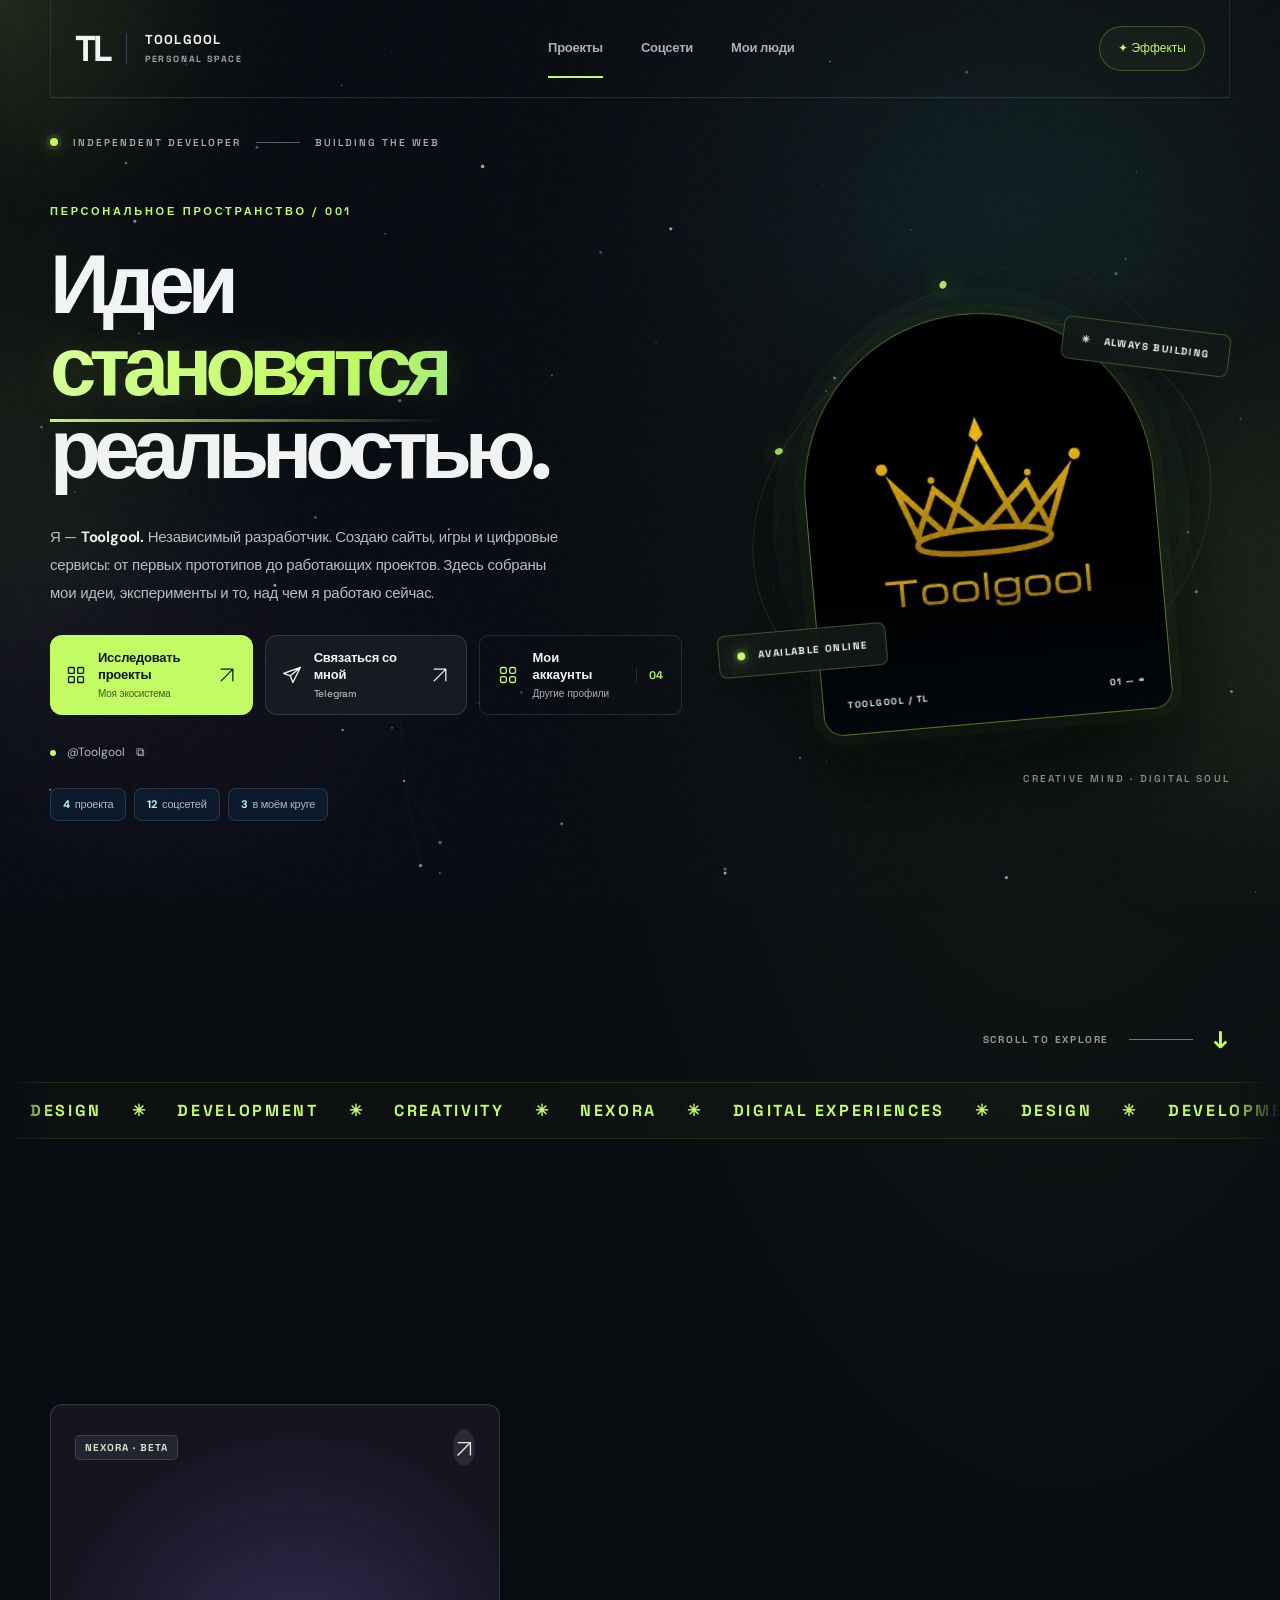
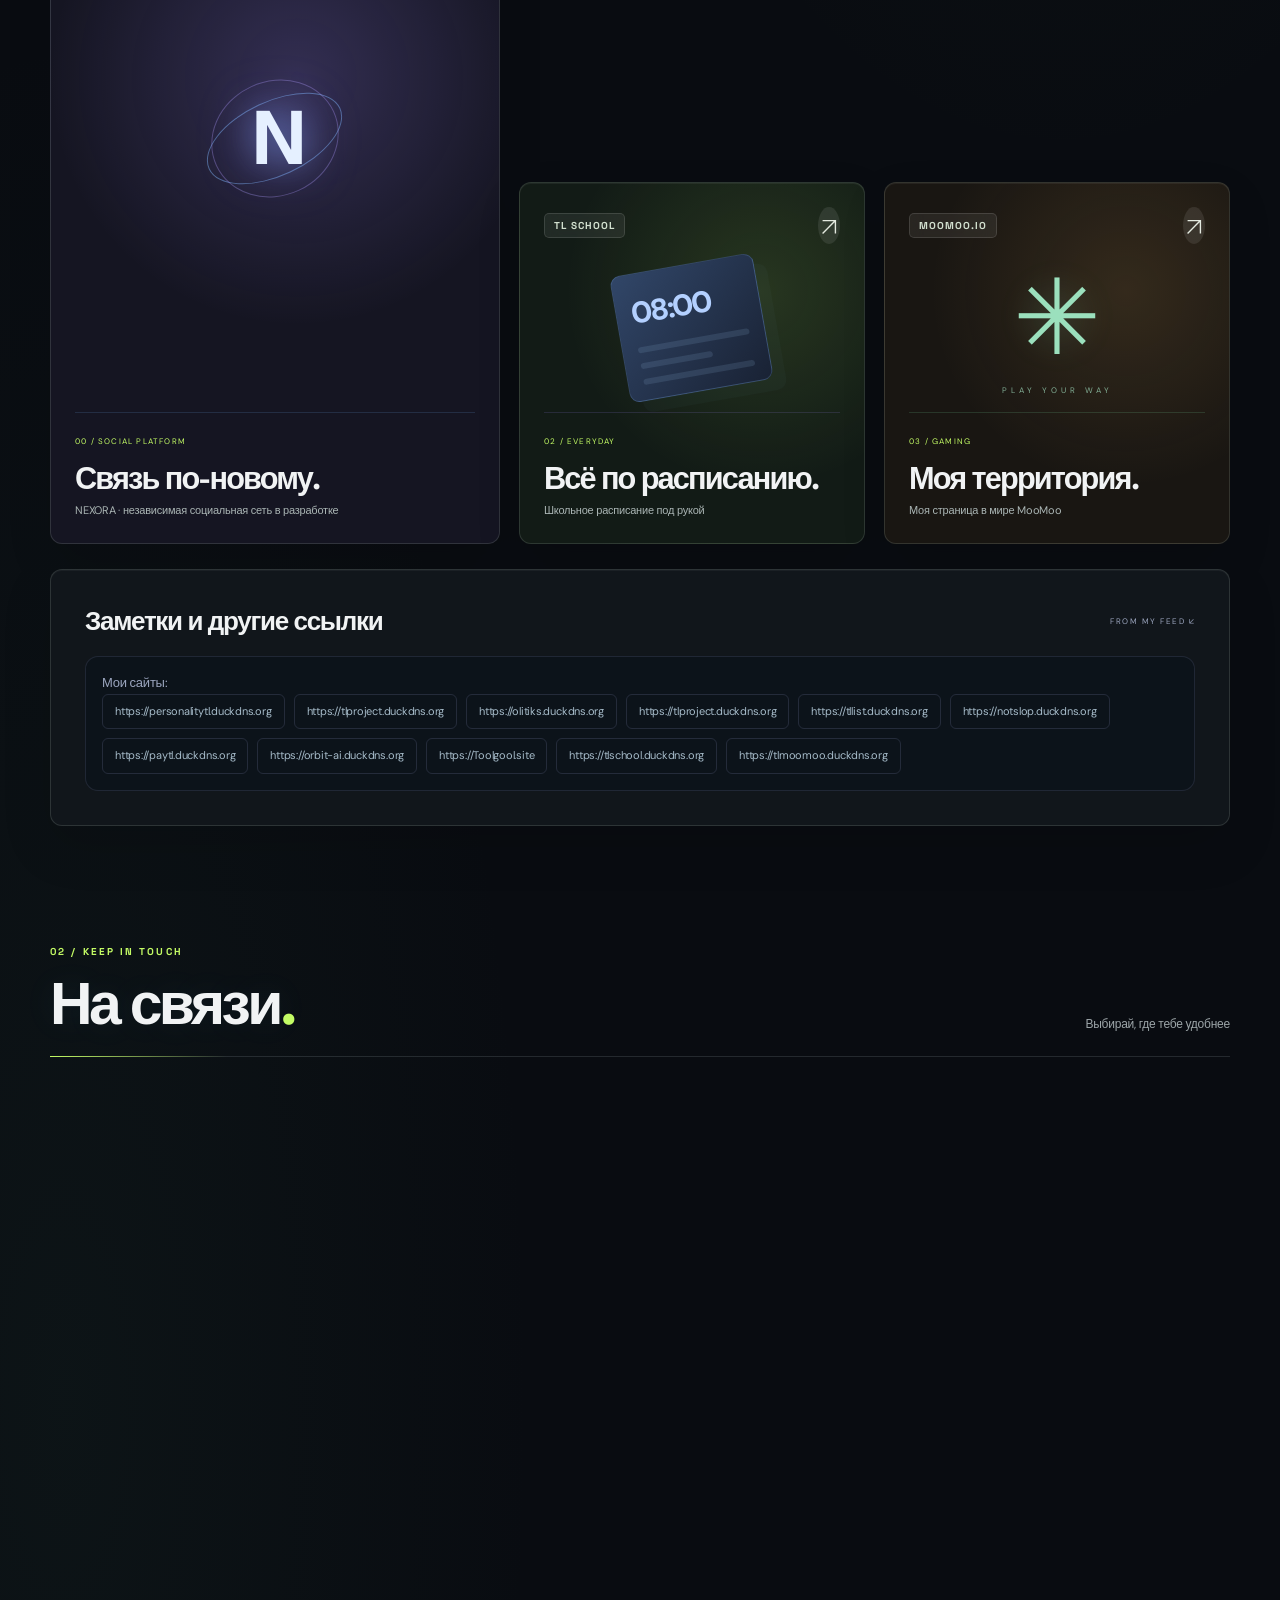
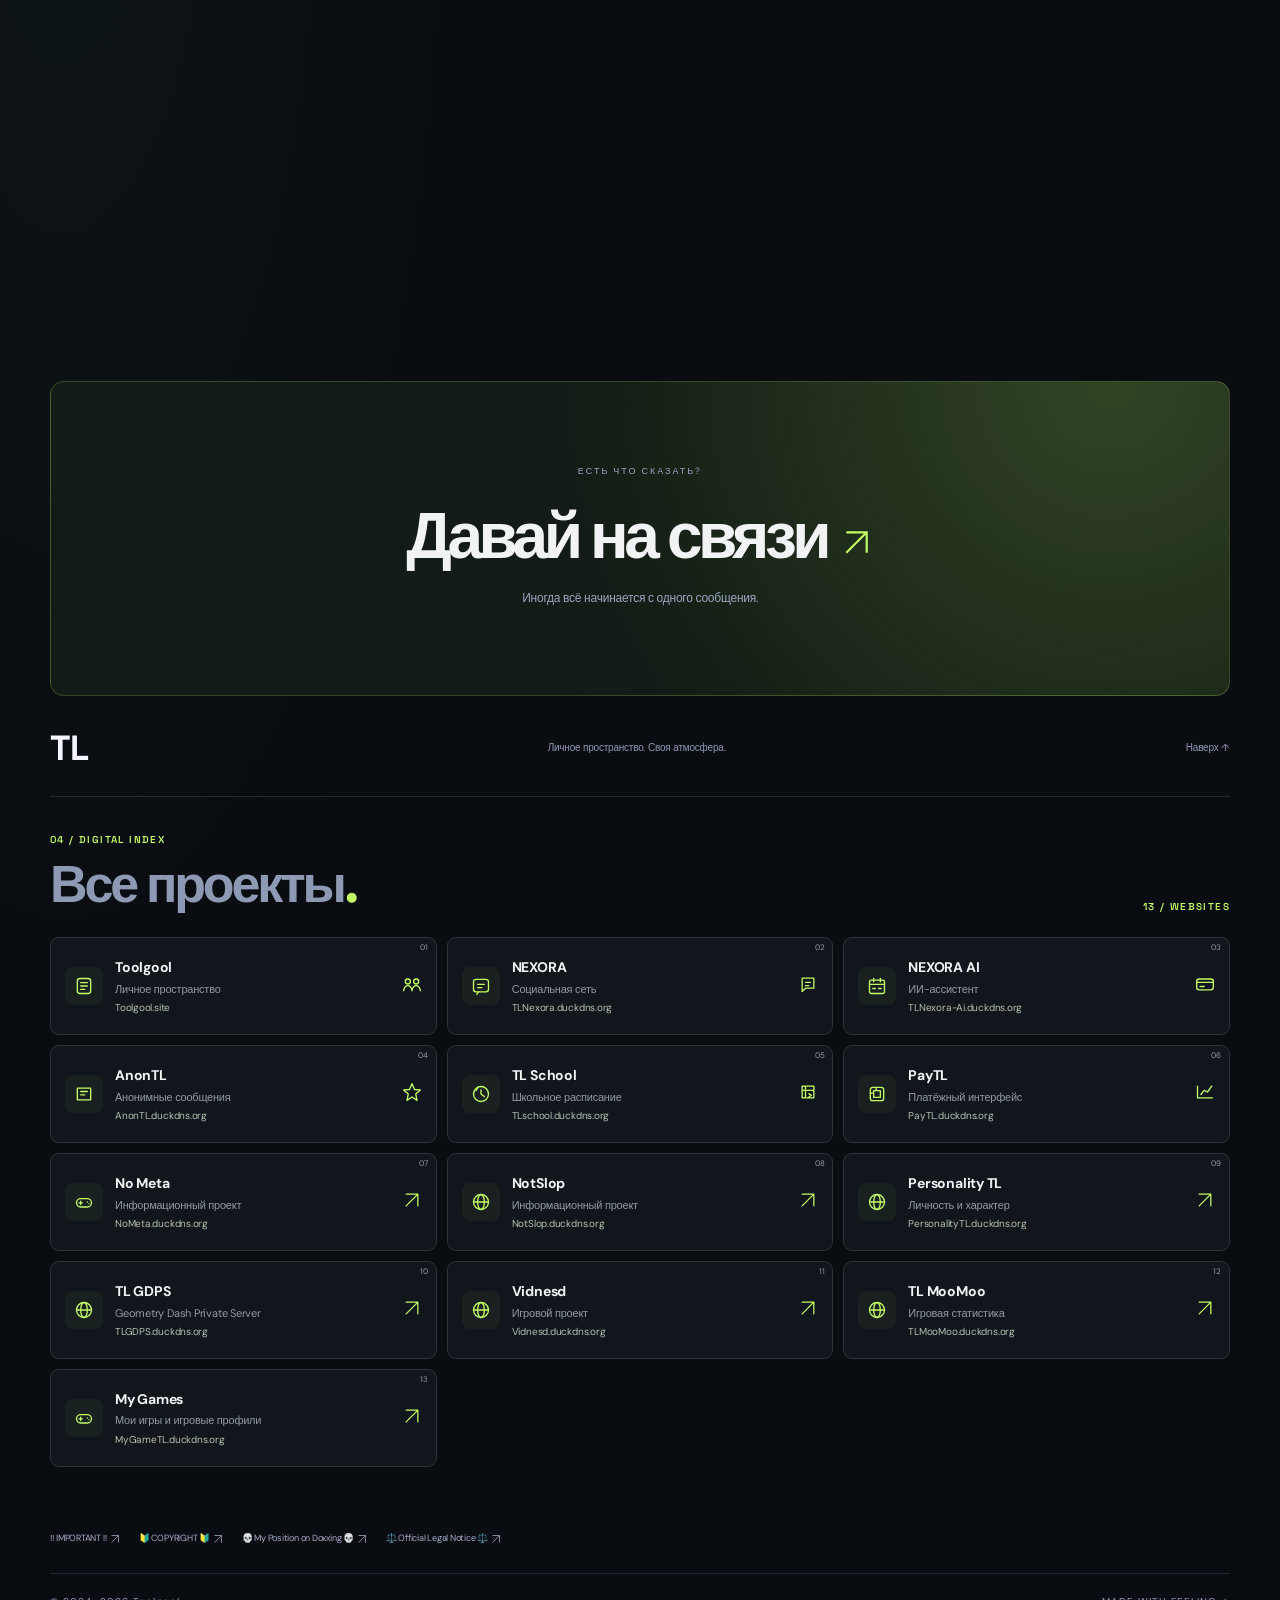
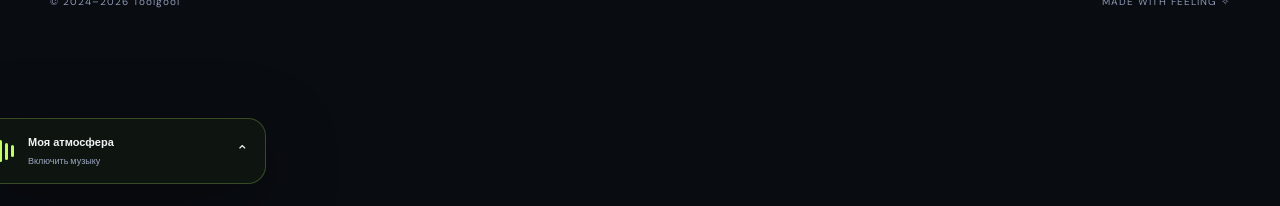
==== commit 437a5a22: "Remove unwanted portfolio case studies and restore original bio sections" ====
--- a/index.html
+++ b/index.html
@@ -124,7 +124,7 @@
 
     <nav aria-label="Главная навигация">
       <a href="#projects">Проекты</a>
-      <a href="#capabilities">Навыки</a>
+      <a href="#socials">Соцсети</a>
       <a href="#people">Мои люди</a>
     </nav>
 
@@ -275,28 +275,6 @@
         </a>
       </div>
 
-      <div class="tl-case-heading"><span class="eyebrow">SELECTED WORK / INSIDE THE PROJECTS</span><h3>Не просто концепты. <em>Работающие проекты.</em></h3><p>Ниже можно посмотреть, что именно я разрабатываю. Некоторые продукты продолжают развиваться, поэтому их возможности и интерфейсы обновляются.</p></div>
-      <div class="tl-case-grid">
-        <article class="tl-case">
-          <div class="tl-case-top"><span>01 / WEB PLATFORM</span><span class="tl-case-state">В разработке</span></div>
-          <h4>NEXORA</h4><p>Собственная социальная платформа с профилями, публикациями, взаимодействием пользователей и системой управления контентом.</p>
-          <div class="tl-case-tags"><span>JavaScript</span><span>Firebase</span><span>UI / UX</span></div>
-          <div class="tl-case-links"><a href="https://TLNexora.duckdns.org/" target="_blank" rel="noopener noreferrer">Открыть проект ↗</a><a href="https://github.com/toolgool2021-coder/social-TL" target="_blank" rel="noopener noreferrer">Исходный код ↗</a></div>
-        </article>
-        <article class="tl-case">
-          <div class="tl-case-top"><span>02 / PRODUCTIVITY</span><span class="tl-case-state">Веб-приложение</span></div>
-          <h4>TL School</h4><p>Школьное расписание с отображением уроков, кабинетов и времени. Проект ориентирован на быстрый доступ к информации с телефона.</p>
-          <div class="tl-case-tags"><span>Responsive</span><span>JavaScript</span><span>Interface</span></div>
-          <div class="tl-case-links"><a href="https://TLschool.duckdns.org/" target="_blank" rel="noopener noreferrer">Открыть проект ↗</a><a href="https://github.com/toolgool2021-coder/TL-Schedules" target="_blank" rel="noopener noreferrer">Исходный код ↗</a></div>
-        </article>
-        <article class="tl-case">
-          <div class="tl-case-top"><span>03 / INTERACTIVE</span><span class="tl-case-state">Экспериментальный проект</span></div>
-          <h4>TL Knife 3D</h4><p>Браузерный 3D-прототип с управлением, камерой от первого лица и интерактивными анимациями. Работа над ощущением движения и управлением продолжается.</p>
-          <div class="tl-case-tags"><span>3D</span><span>Web</span><span>Game UI</span></div>
-          <div class="tl-case-links"><a href="https://toolgool2021-coder.github.io/TL-Knife-3D/" target="_blank" rel="noopener noreferrer">Открыть проект ↗</a><a href="https://github.com/toolgool2021-coder/TL-Knife-3D" target="_blank" rel="noopener noreferrer">Исходный код ↗</a></div>
-        </article>
-      </div>
-
       <div class="posts-panel">
         <div class="posts-heading">
           <h3>Заметки и другие ссылки</h3>
@@ -311,16 +289,6 @@
           Попробовать снова
         </button>
       </div>
-    </section>
-
-    <section class="section tl-capabilities" id="capabilities" aria-labelledby="tl-capabilities-title">
-      <div class="section-heading"><div><div class="eyebrow">02 / WHAT I BUILD</div><h2 id="tl-capabilities-title">Что я создаю<span>.</span></h2></div><span class="section-note">От идеи до работающего интерфейса</span></div>
-      <div class="tl-capability-grid">
-        <article class="tl-capability"><span class="tl-capability-num">01 / WEB</span><h3>Сайты и интерфейсы</h3><p>Адаптивные страницы, интерактивные элементы, анимации и внимание к деталям.</p><span class="tl-capability-tech">HTML · CSS · JavaScript</span></article>
-        <article class="tl-capability"><span class="tl-capability-num">02 / APPS</span><h3>Веб-приложения</h3><p>Социальные функции, пользовательские профили, работа с данными и облачными сервисами.</p><span class="tl-capability-tech">Firebase · Web APIs</span></article>
-        <article class="tl-capability"><span class="tl-capability-num">03 / CREATIVE</span><h3>Игры и эксперименты</h3><p>Браузерные игры, прототипы и нестандартные идеи, которые можно попробовать прямо в браузере.</p><span class="tl-capability-tech">Interactive · Game prototypes</span></article>
-      </div>
-      <div class="tl-work-contact"><div><span class="eyebrow">HAVE AN IDEA?</span><h3>Есть идея для сайта?</h3><p>Расскажи о задаче. Обсудим, что можно реализовать и как это будет работать.</p></div><a href="https://t.me/Toolgool" target="_blank" rel="noopener noreferrer" class="tl-work-cta">Обсудить проект <span aria-hidden="true">↗</span></a></div>
     </section>
 
     <section class="section" id="socials">
--- a/site-refinement.css
+++ b/site-refinement.css
@@ -94,3 +94,24 @@
 @media(max-width:800px){.tl-capability-grid{grid-template-columns:1fr 1fr}.tl-work-contact{align-items:flex-start;flex-direction:column}}
 @media(max-width:580px){.tl-capability-grid{grid-template-columns:1fr;gap:10px}.tl-capability{min-height:0;padding:22px}.tl-capability-num{margin-bottom:20px}.tl-capability h3{font-size:24px}.tl-capability p{margin-bottom:17px}.tl-work-contact{padding:23px;gap:20px}.tl-work-cta{width:100%;min-height:54px}.tl-work-contact h3{font-size:29px}}
 @media(prefers-reduced-motion:reduce){.tl-capability,.tl-work-cta{transition:none!important}}
+
+/* Selected work: evidence-based portfolio case studies */
+.tl-case-heading{margin:52px 0 22px;max-width:730px}
+.tl-case-heading h3{font:700 clamp(27px,3.4vw,44px)/1.13 "Space Grotesk",sans-serif;letter-spacing:-.06em;margin:13px 0}
+.tl-case-heading h3 em{font-style:normal;color:var(--tl-acid)}
+.tl-case-heading p{font-size:13px;line-height:1.8;color:var(--tl-muted);max-width:66ch}
+.tl-case-grid{display:grid;grid-template-columns:repeat(3,minmax(0,1fr));gap:12px;margin-bottom:28px}
+.tl-case{min-width:0;display:flex;flex-direction:column;padding:26px;border:1px solid rgba(255,255,255,.11);border-radius:12px;background:linear-gradient(150deg,#161d1d,#101519);transition:transform .2s,border-color .2s}
+.tl-case:hover{transform:translateY(-3px);border-color:rgba(195,251,101,.45)}
+.tl-case-top{display:flex;flex-wrap:wrap;justify-content:space-between;gap:10px;align-items:center;color:#b2c0b2;font-size:9px;font-weight:700;letter-spacing:.12em}
+.tl-case-state{color:var(--tl-acid);letter-spacing:.03em}
+.tl-case h4{font:700 clamp(24px,2.3vw,32px)/1.1 "Space Grotesk",sans-serif;letter-spacing:-.045em;margin:34px 0 12px}
+.tl-case p{font-size:13px;line-height:1.72;color:var(--tl-muted);margin:0 0 22px}
+.tl-case-tags{display:flex;gap:6px;flex-wrap:wrap;margin-top:auto;margin-bottom:20px}
+.tl-case-tags span{padding:7px 9px;border:1px solid rgba(255,255,255,.1);border-radius:5px;font-size:10px;color:#c6d1c8}
+.tl-case-links{display:flex;flex-wrap:wrap;gap:10px 18px;border-top:1px solid rgba(255,255,255,.1);padding-top:18px}
+.tl-case-links a{color:var(--tl-acid);font-size:12px;font-weight:700;text-decoration:none}
+.tl-case-links a:hover{text-decoration:underline}
+@media(max-width:900px){.tl-case-grid{grid-template-columns:repeat(2,minmax(0,1fr))}}
+@media(max-width:580px){.tl-case-heading{margin-top:34px}.tl-case-heading h3{font-size:29px}.tl-case-grid{grid-template-columns:1fr;gap:10px}.tl-case{padding:22px}.tl-case h4{margin-top:24px}.tl-case-links a{min-height:35px;display:inline-flex;align-items:center}}
+@media(prefers-reduced-motion:reduce){.tl-case{transition:none!important}}
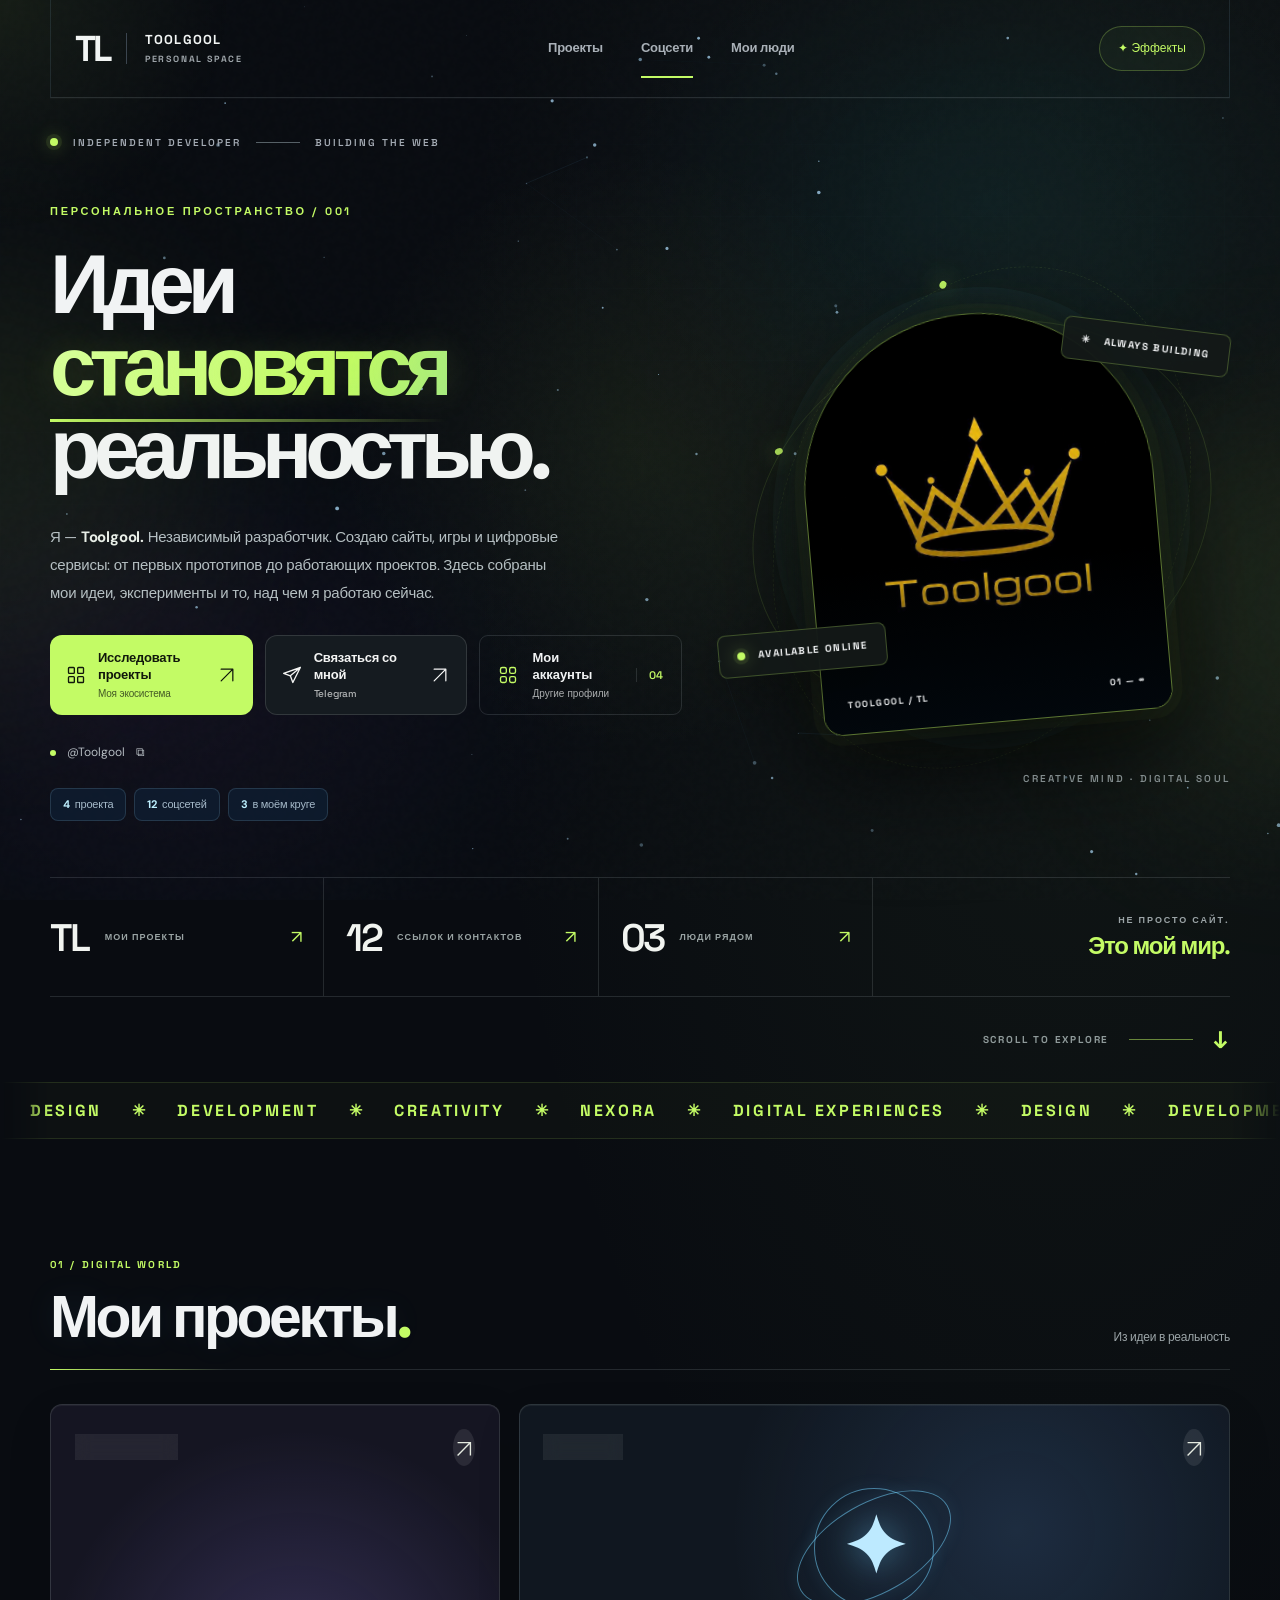
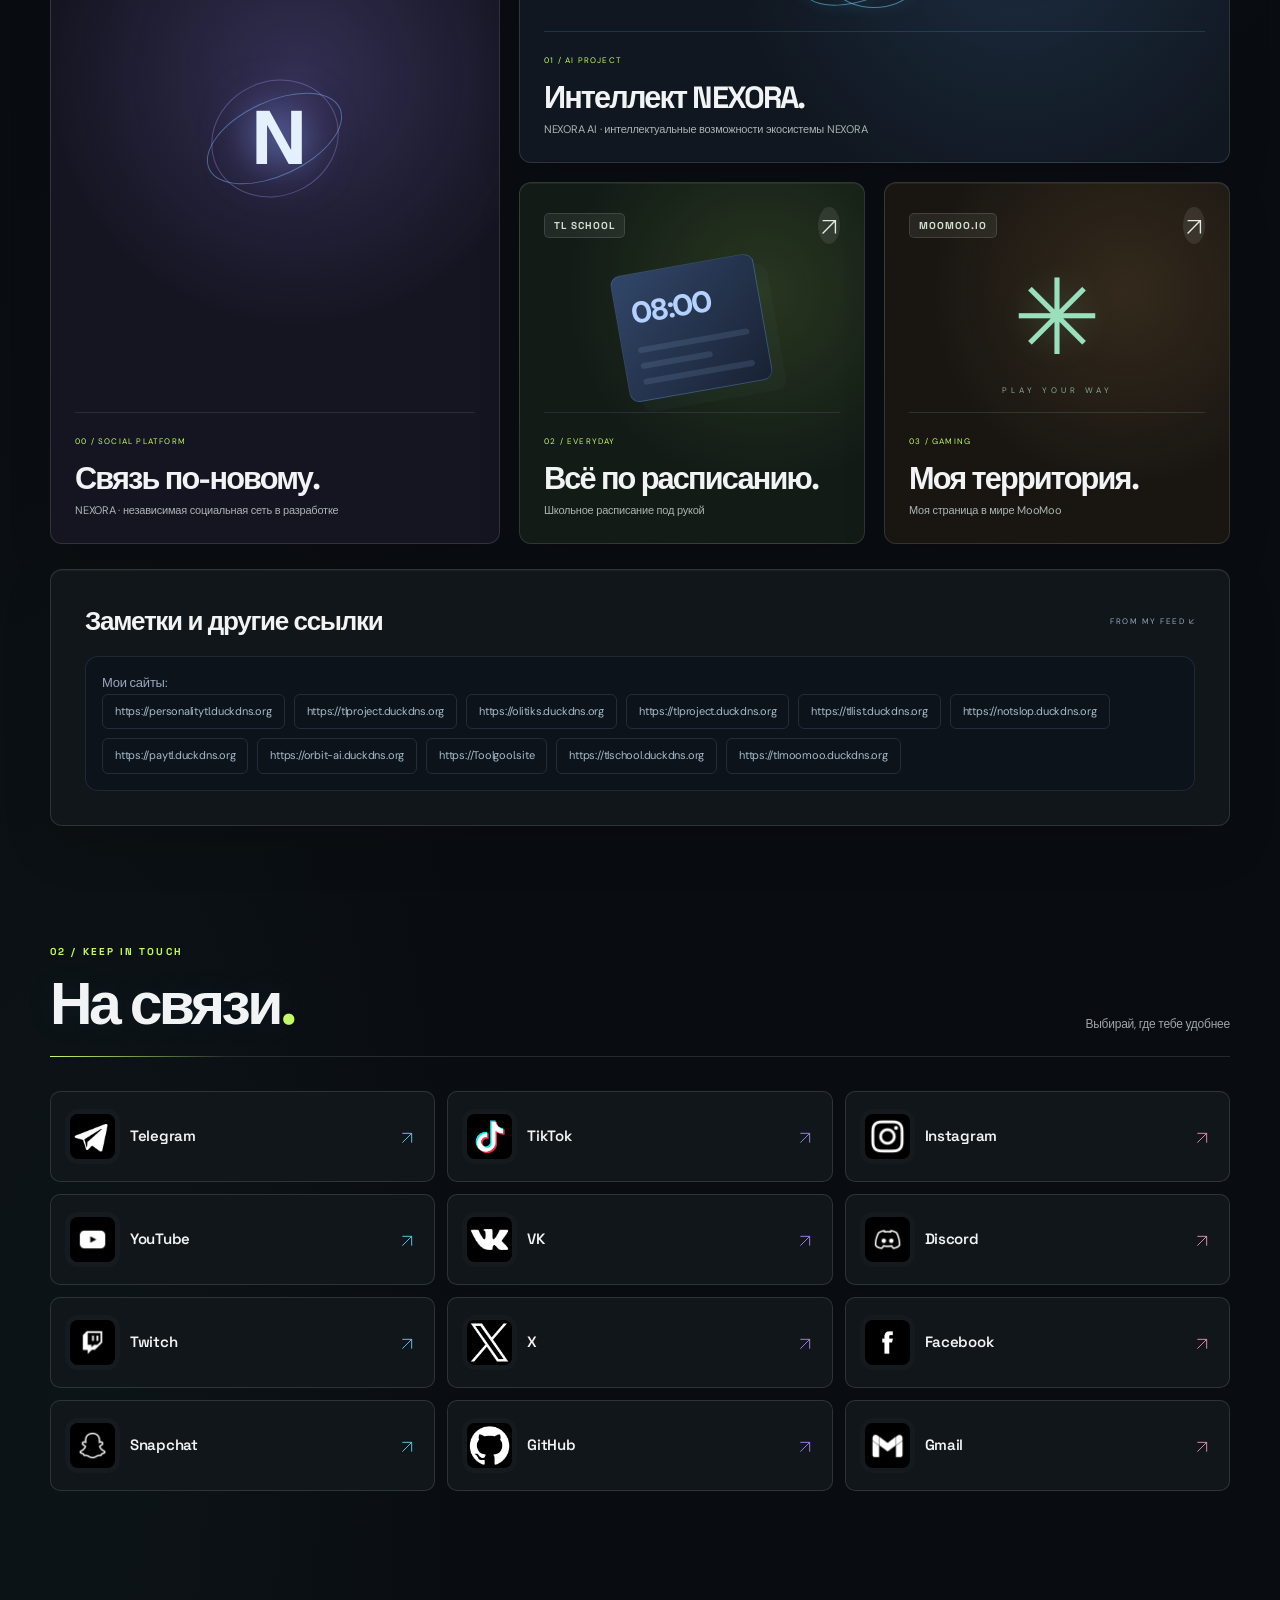
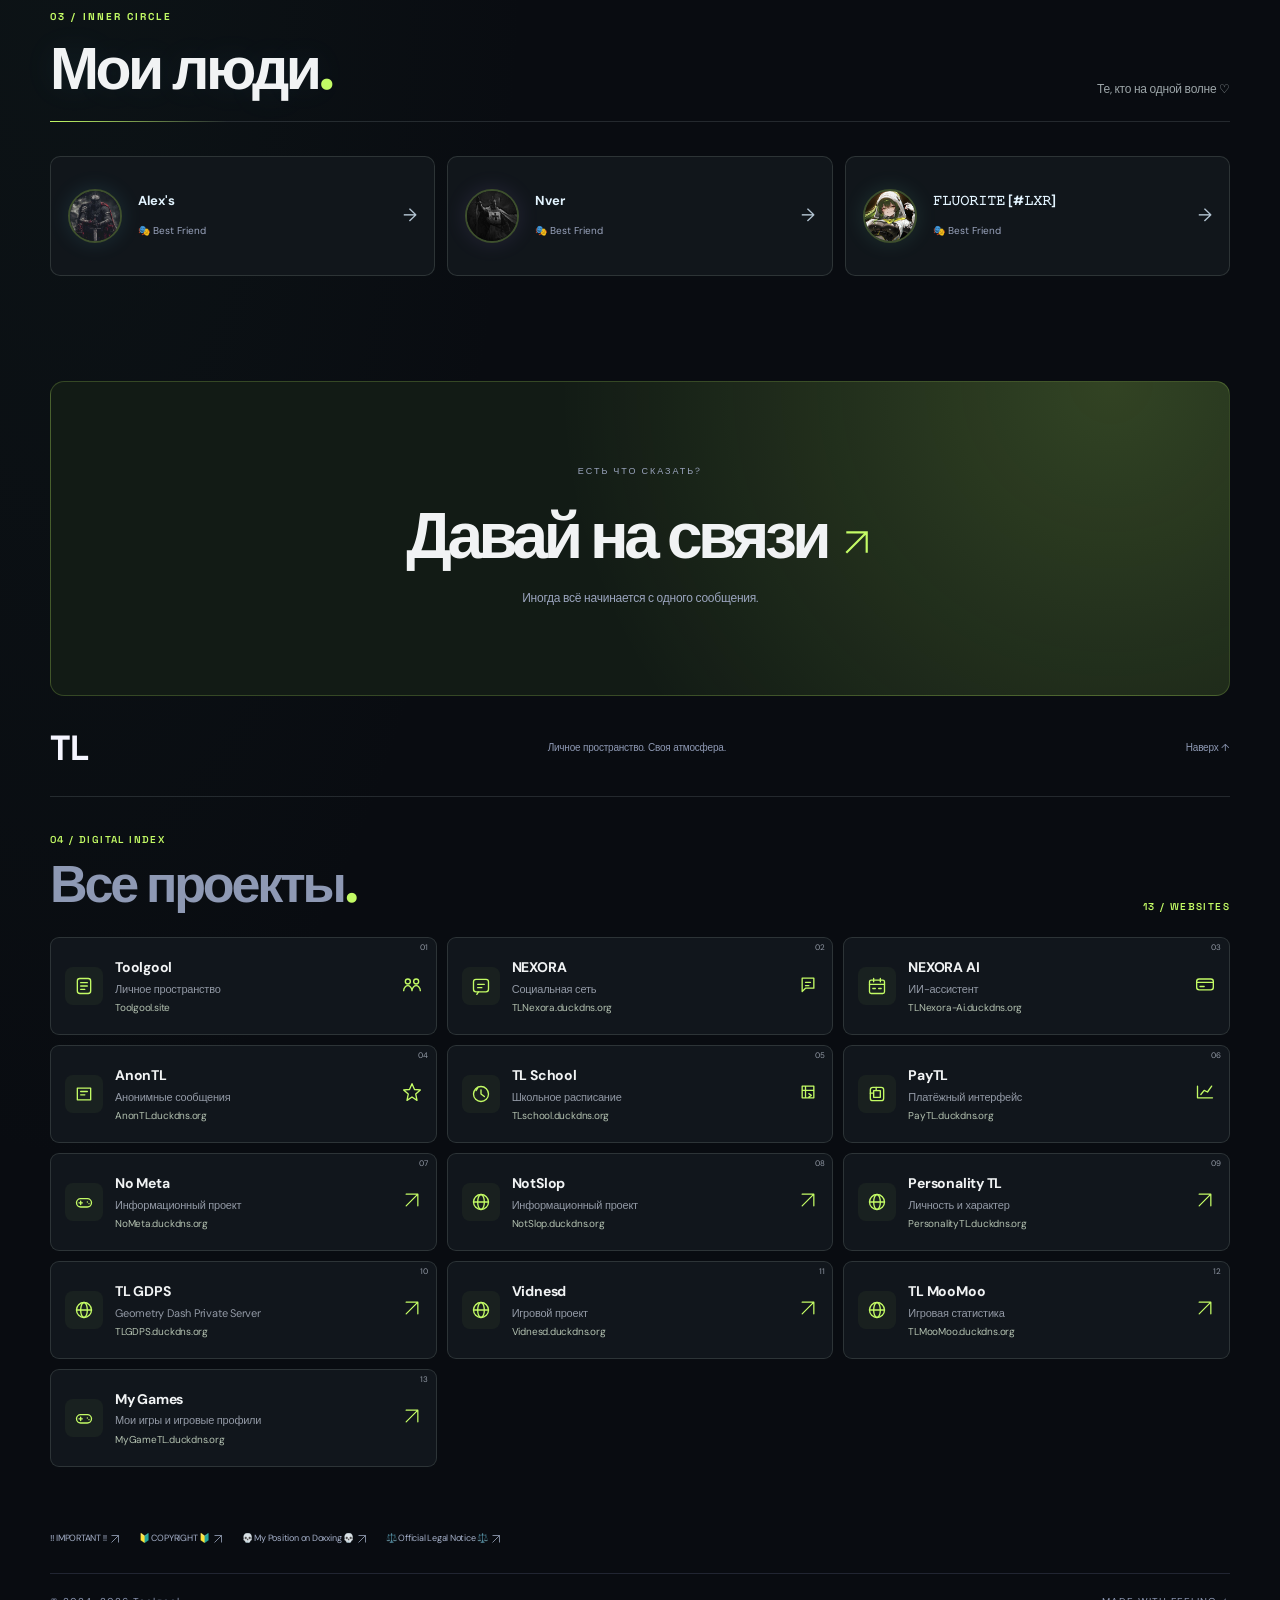
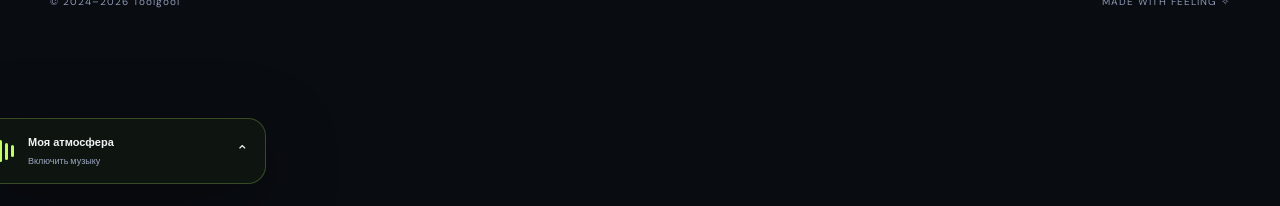
==== commit c3a2b79a: "Refresh mobile UI stylesheet cache" ====
--- a/index.html
+++ b/index.html
@@ -19,7 +19,7 @@
 <link rel="stylesheet" href="premium.css?v=1">
 <link rel="stylesheet" href="rebuild.css?v=1">
 <link rel="stylesheet" href="motion-v2.css?v=1">
-<link rel="stylesheet" href="site-refinement.css?v=1">
+<link rel="stylesheet" href="site-refinement.css?v=2">
 
 <script src="data.js?v=3" defer></script>
 <script src="script.js?v=4" defer></script>
--- a/site-refinement.css
+++ b/site-refinement.css
@@ -78,40 +78,38 @@
  .header nav a{font-size:10px!important;padding:10px 4px}
 }
 
-/* Developer portfolio: capability cards and contact CTA */
-.tl-capability-grid{display:grid;grid-template-columns:repeat(3,minmax(0,1fr));gap:13px}
-.tl-capability{position:relative;display:flex;flex-direction:column;min-height:255px;padding:28px;border:1px solid var(--tl-line);border-radius:12px;background:linear-gradient(145deg,#151c1e,#10151a);transition:border-color .25s,transform .25s}
-.tl-capability:hover{border-color:rgba(195,251,101,.45);transform:translateY(-4px)}
-.tl-capability-num{font:700 10px "Space Grotesk",sans-serif;letter-spacing:.17em;color:var(--tl-acid);margin-bottom:32px}
-.tl-capability h3{font:700 clamp(21px,2.1vw,29px)/1.15 "Space Grotesk",sans-serif;letter-spacing:-.05em;margin:0 0 12px}
-.tl-capability p{font-size:13px;line-height:1.7;color:var(--tl-muted);margin:0 0 24px}
-.tl-capability-tech{margin-top:auto;font:600 10px "Space Grotesk",sans-serif;letter-spacing:.08em;color:#d6e6d1}
-.tl-work-contact{display:flex;justify-content:space-between;align-items:center;gap:28px;margin-top:16px;padding:32px;border:1px solid rgba(195,251,101,.23);border-radius:12px;background:radial-gradient(circle at 85% 15%,rgba(195,251,101,.1),transparent 50%),#121a17}
-.tl-work-contact h3{font:700 clamp(25px,3vw,38px) "Space Grotesk",sans-serif;letter-spacing:-.055em;margin:12px 0}
-.tl-work-contact p{font-size:13px;color:var(--tl-muted);line-height:1.6;margin:0}
-.tl-work-cta{display:inline-flex;justify-content:space-between;align-items:center;gap:26px;flex:none;padding:17px 20px;border-radius:9px;background:var(--tl-acid);color:#11180c;font:700 13px "Space Grotesk",sans-serif;text-decoration:none;transition:transform .2s,background .2s}
-.tl-work-cta:hover{transform:translateY(-2px);background:#ddffa4}
-@media(max-width:800px){.tl-capability-grid{grid-template-columns:1fr 1fr}.tl-work-contact{align-items:flex-start;flex-direction:column}}
-@media(max-width:580px){.tl-capability-grid{grid-template-columns:1fr;gap:10px}.tl-capability{min-height:0;padding:22px}.tl-capability-num{margin-bottom:20px}.tl-capability h3{font-size:24px}.tl-capability p{margin-bottom:17px}.tl-work-contact{padding:23px;gap:20px}.tl-work-cta{width:100%;min-height:54px}.tl-work-contact h3{font-size:29px}}
-@media(prefers-reduced-motion:reduce){.tl-capability,.tl-work-cta{transition:none!important}}
 
-/* Selected work: evidence-based portfolio case studies */
-.tl-case-heading{margin:52px 0 22px;max-width:730px}
-.tl-case-heading h3{font:700 clamp(27px,3.4vw,44px)/1.13 "Space Grotesk",sans-serif;letter-spacing:-.06em;margin:13px 0}
-.tl-case-heading h3 em{font-style:normal;color:var(--tl-acid)}
-.tl-case-heading p{font-size:13px;line-height:1.8;color:var(--tl-muted);max-width:66ch}
-.tl-case-grid{display:grid;grid-template-columns:repeat(3,minmax(0,1fr));gap:12px;margin-bottom:28px}
-.tl-case{min-width:0;display:flex;flex-direction:column;padding:26px;border:1px solid rgba(255,255,255,.11);border-radius:12px;background:linear-gradient(150deg,#161d1d,#101519);transition:transform .2s,border-color .2s}
-.tl-case:hover{transform:translateY(-3px);border-color:rgba(195,251,101,.45)}
-.tl-case-top{display:flex;flex-wrap:wrap;justify-content:space-between;gap:10px;align-items:center;color:#b2c0b2;font-size:9px;font-weight:700;letter-spacing:.12em}
-.tl-case-state{color:var(--tl-acid);letter-spacing:.03em}
-.tl-case h4{font:700 clamp(24px,2.3vw,32px)/1.1 "Space Grotesk",sans-serif;letter-spacing:-.045em;margin:34px 0 12px}
-.tl-case p{font-size:13px;line-height:1.72;color:var(--tl-muted);margin:0 0 22px}
-.tl-case-tags{display:flex;gap:6px;flex-wrap:wrap;margin-top:auto;margin-bottom:20px}
-.tl-case-tags span{padding:7px 9px;border:1px solid rgba(255,255,255,.1);border-radius:5px;font-size:10px;color:#c6d1c8}
-.tl-case-links{display:flex;flex-wrap:wrap;gap:10px 18px;border-top:1px solid rgba(255,255,255,.1);padding-top:18px}
-.tl-case-links a{color:var(--tl-acid);font-size:12px;font-weight:700;text-decoration:none}
-.tl-case-links a:hover{text-decoration:underline}
-@media(max-width:900px){.tl-case-grid{grid-template-columns:repeat(2,minmax(0,1fr))}}
-@media(max-width:580px){.tl-case-heading{margin-top:34px}.tl-case-heading h3{font-size:29px}.tl-case-grid{grid-template-columns:1fr;gap:10px}.tl-case{padding:22px}.tl-case h4{margin-top:24px}.tl-case-links a{min-height:35px;display:inline-flex;align-items:center}}
-@media(prefers-reduced-motion:reduce){.tl-case{transition:none!important}}
+/* Mobile UI v2: clean compact actions, no content changes */
+@media(max-width:580px){
+ .wrap{width:calc(100% - 32px);max-width:100%}
+ .tl-hero .hero-copy{padding-top:22px!important}
+ .tl-hero .hero-actions{display:flex!important;flex-direction:column;gap:10px!important;margin:22px 0 14px!important}
+ .tl-hero .hero-actions .button,.tl-hero #tlAccountsOpen{box-sizing:border-box;display:flex!important;flex-direction:row!important;align-items:center!important;justify-content:flex-start!important;gap:13px!important;width:100%!important;min-height:64px!important;padding:12px 16px!important;border-radius:14px!important;text-align:left!important;box-shadow:none!important}
+ .tl-hero .hero-actions .button>svg:first-child{display:block!important;flex:0 0 22px;width:22px;height:22px;grid-area:auto!important}
+ .tl-hero .hero-actions .button>span:not(.tl-count){display:flex!important;flex:1 1 auto;flex-direction:column;gap:3px;min-width:0;grid-area:auto!important;font-size:14px!important;font-weight:700;line-height:1.25!important}
+ .tl-hero .hero-actions .button>span:not(.tl-count)>small{display:block!important;margin:0!important;font-size:11px!important;font-weight:400;line-height:1.35!important;opacity:.7}
+ .tl-hero .hero-actions .button>svg:last-child{flex:0 0 17px;grid-area:auto!important;margin-left:auto;width:17px;height:17px}
+ .tl-hero #tlAccountsOpen .tl-count{margin-left:auto;flex:none}
+ .tl-hero .hero-actions .button:active{transform:scale(.985)!important}
+ .tl-hero .hero-actions .button.primary{box-shadow:0 7px 26px rgba(195,251,101,.1)!important}
+ .tl-hero .handle{max-width:100%;border-radius:12px!important}
+ .tl-hero .hero-art{height:310px!important;overflow:visible!important}
+ .tl-hero .portrait{max-width:70vw}
+ .tl-hero-metrics{gap:7px!important}
+ .tl-hero-metrics>a{border-radius:11px!important;min-height:77px!important}
+ .tl-hero-metrics>a strong{font-size:clamp(19px,6vw,25px)!important}
+ .tl-hero-metrics>a span{font-size:9px!important;line-height:1.35!important}
+ .social-grid{gap:9px!important}
+ .social-card{padding:13px!important;min-height:66px!important;gap:9px!important}
+ .social-card img{width:30px!important;height:30px!important;object-fit:cover;flex-shrink:0}
+ .project-grid{grid-template-columns:1fr!important}
+ .project{border-radius:14px!important;overflow:hidden}
+ .tl-domain-card{min-width:0}
+ .music-player{max-width:calc(100vw - 24px)}
+}
+@media(max-width:380px){
+ .tl-hero h1{font-size:clamp(38px,10.3vw,44px)!important}
+ .tl-hero .hero-actions .button{padding:12px 13px!important}
+ .social-grid{grid-template-columns:1fr!important}
+ .tl-hero-metrics>a{padding:9px 4px!important}
+}
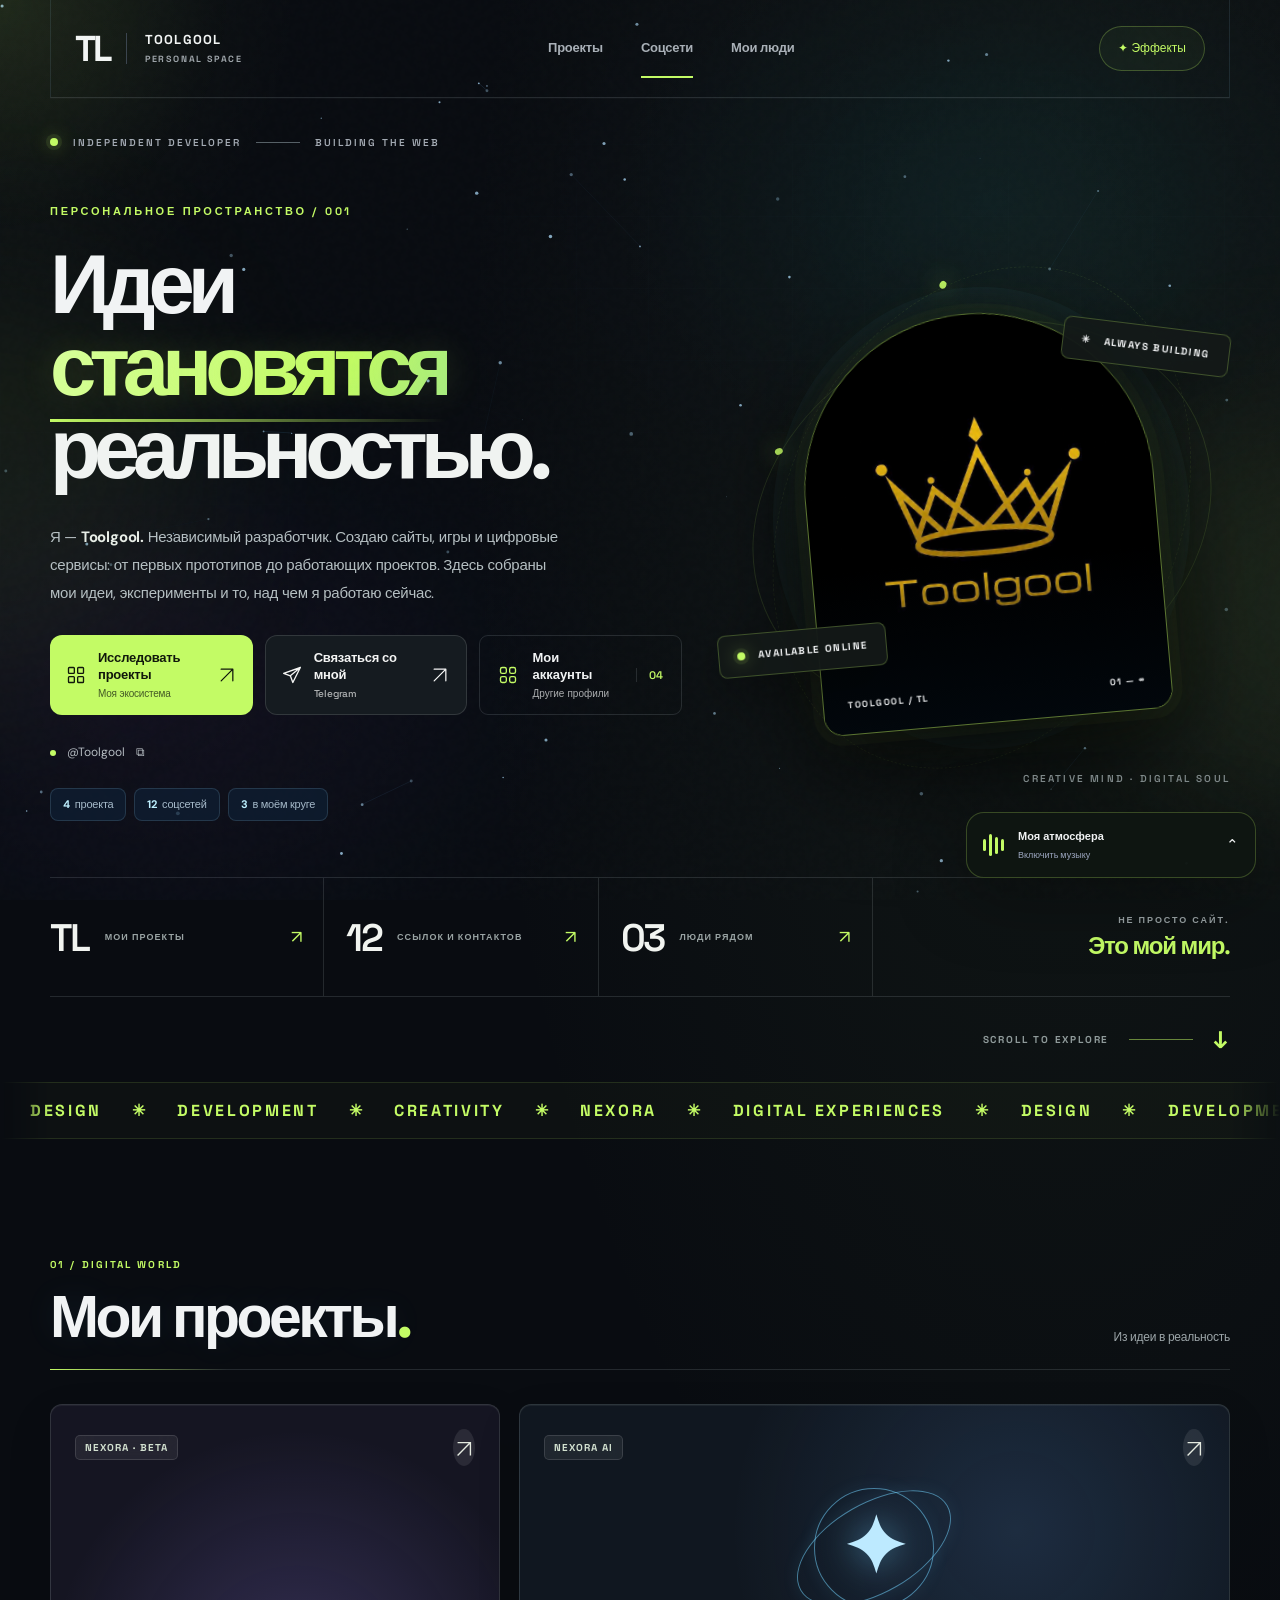
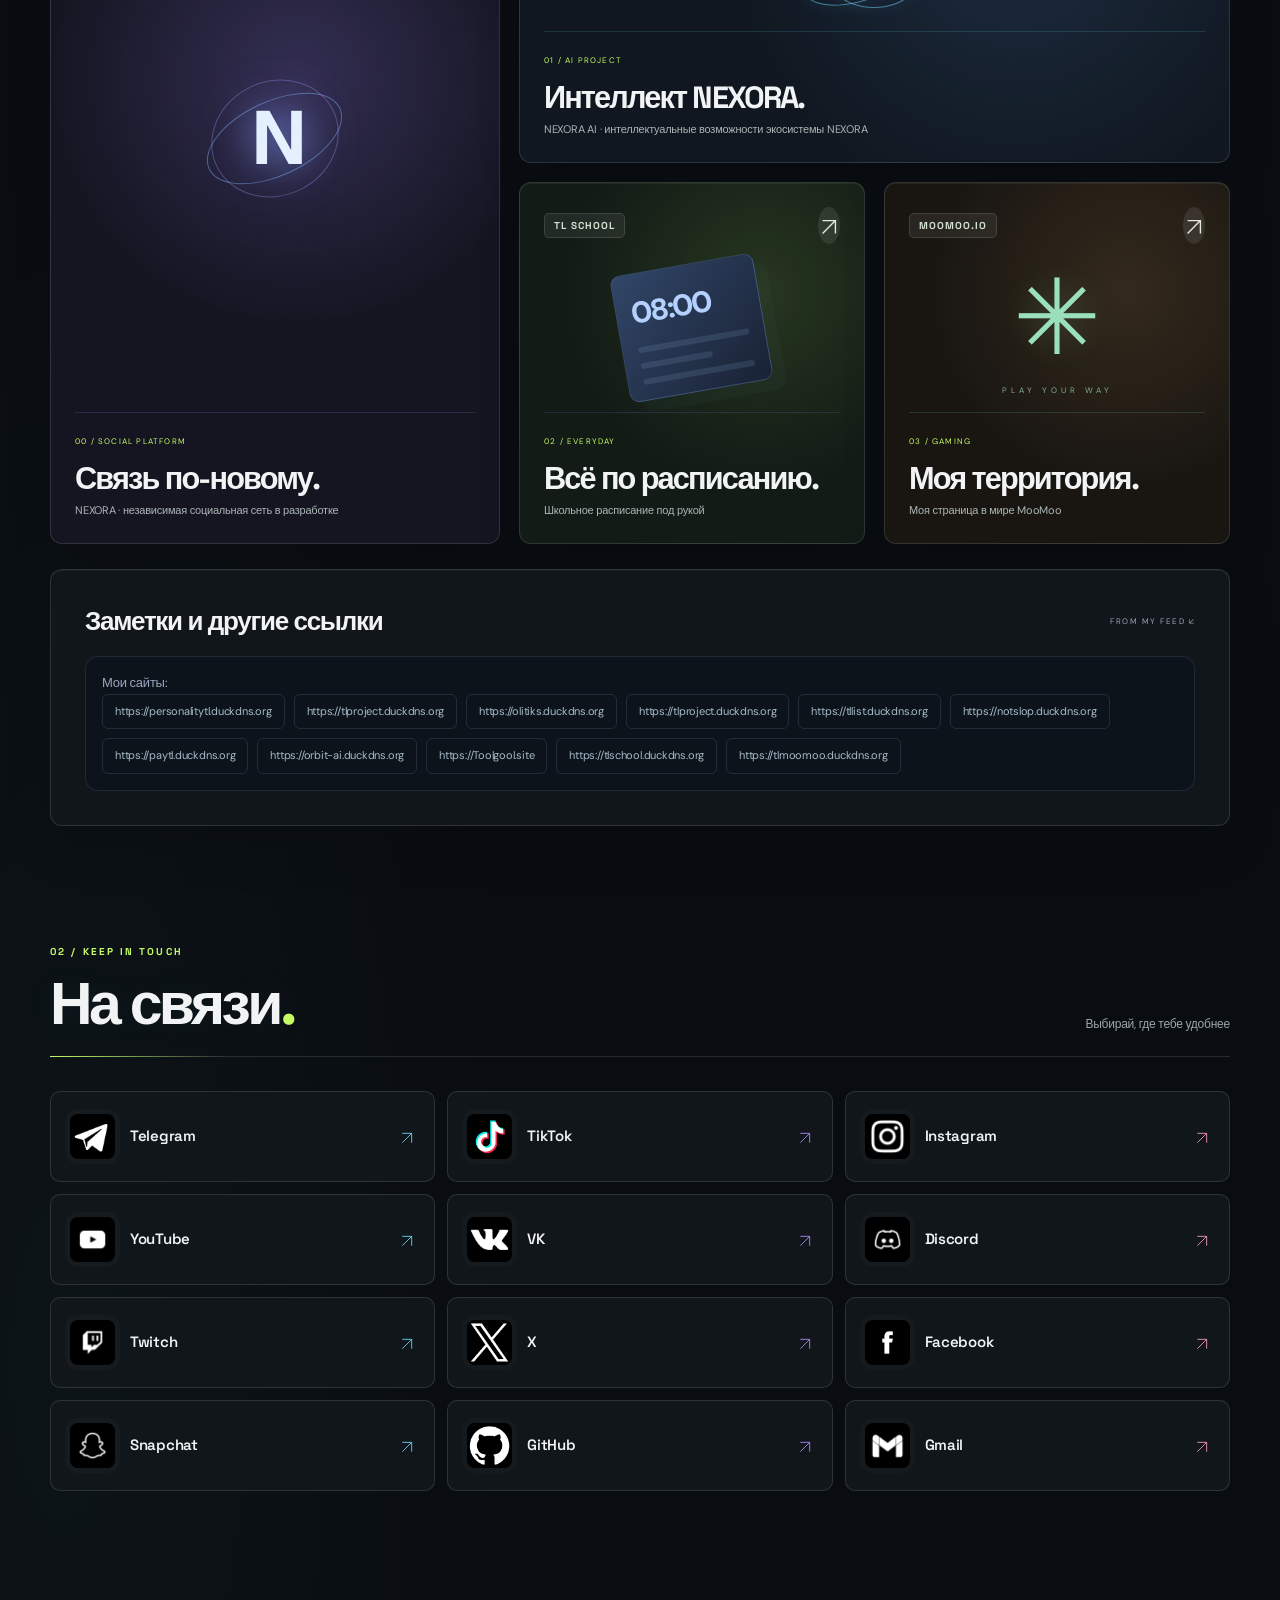
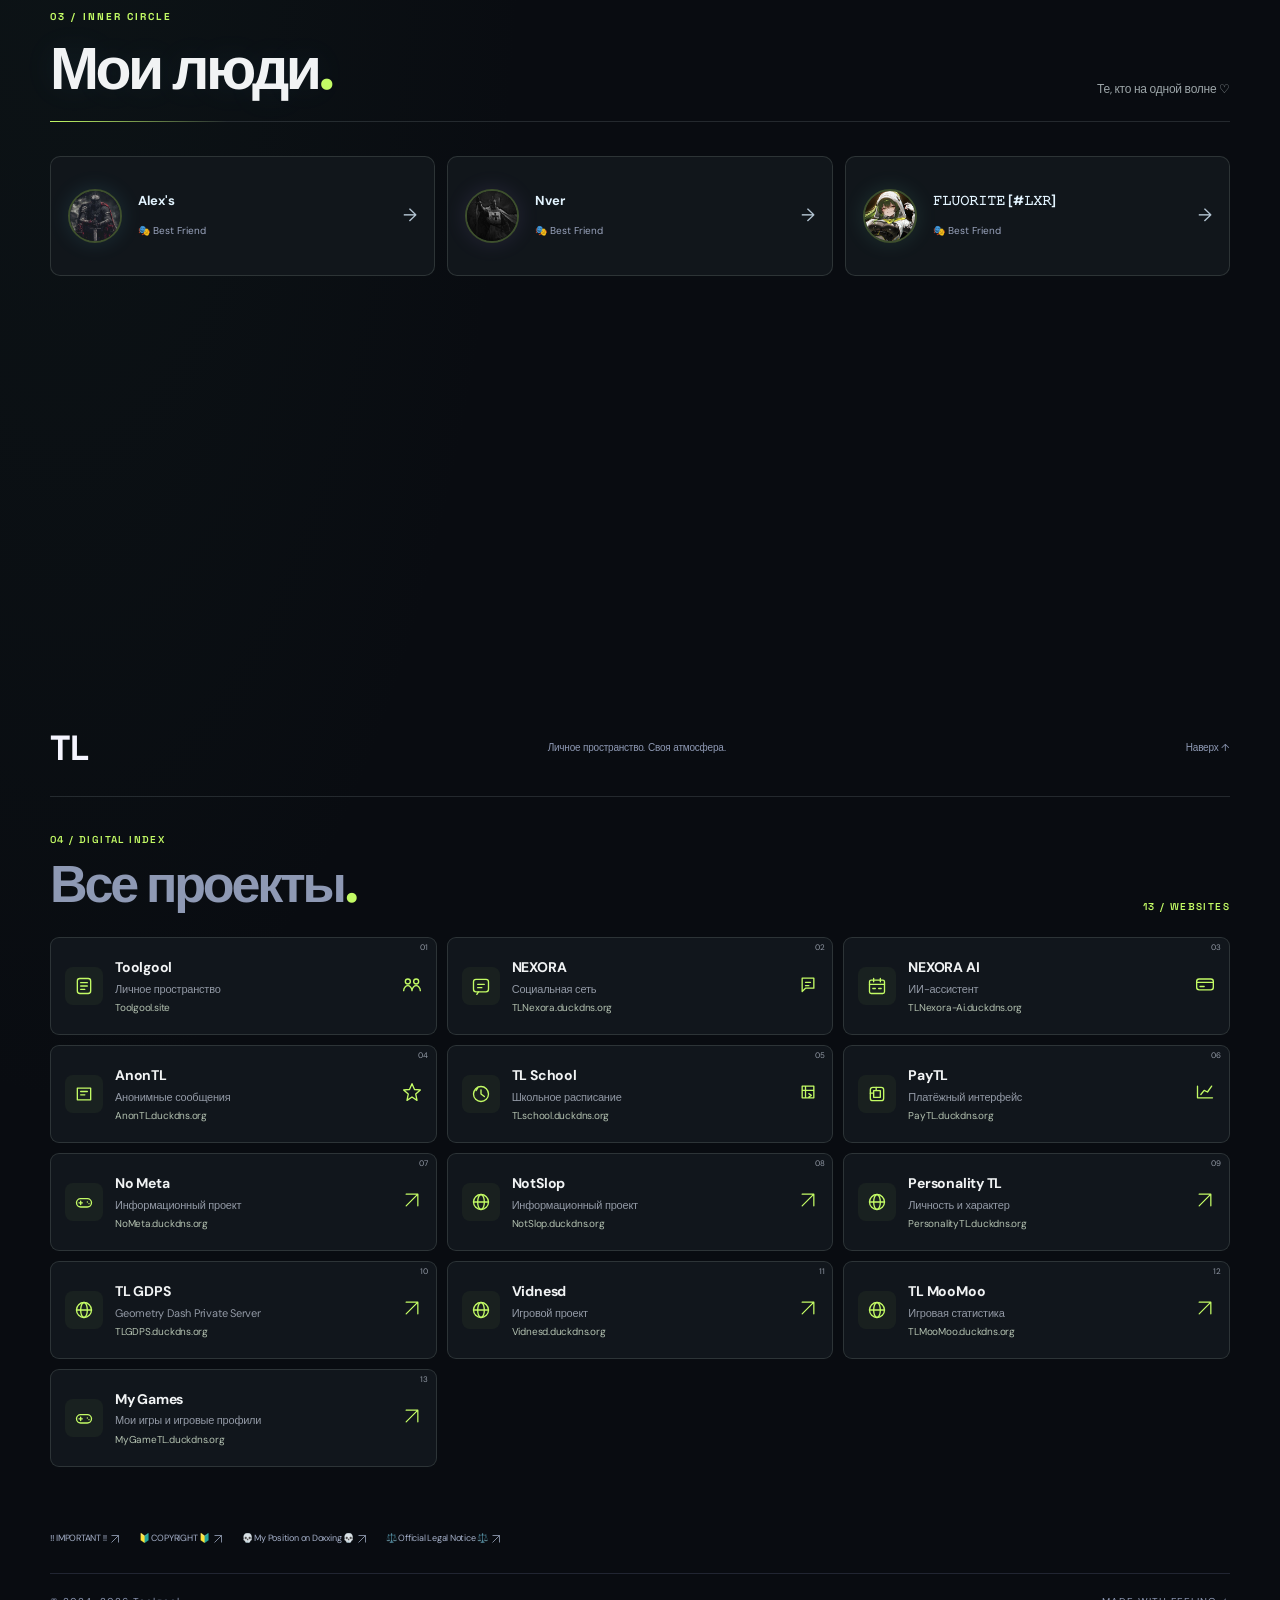
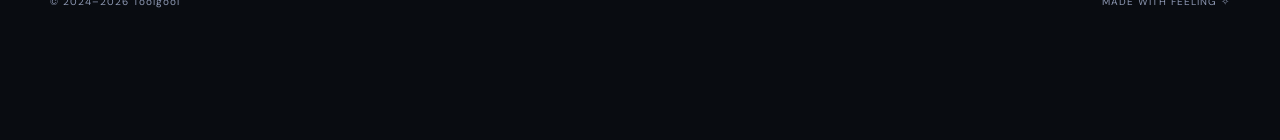
==== commit c1bd719d: "Improve portfolio SEO metadata and structured data" ====
--- a/index.html
+++ b/index.html
@@ -4,14 +4,20 @@
   <meta charset="utf-8">
   <meta name="viewport" content="width=device-width, initial-scale=1">
   <meta name="theme-color" content="#090d12">
-  <meta name="description" content="Toolgool (TL) — портфолио независимого веб-разработчика. Сайты, веб-приложения, интерфейсы и браузерные игры.">
-
-  <meta property="og:title" content="Toolgool · Личное пространство">
+  <meta name="description" content="Toolgool (TL) — портфолио независимого веб-разработчика из Бишкека. Сайты, веб-приложения, интерфейсы, браузерные игры и собственные проекты.">
+
+  <meta property="og:title" content="Toolgool | Веб-разработчик в Бишкеке — портфолио">
   <meta property="og:description" content="Toolgool: NEXORA, NEXORA AI, TL School и другие проекты.">
   <meta property="og:type" content="website">
-  <meta property="og:image" content="https://Toolgool.site/images/icon.jpg">
-
-  <title>Toolgool · Личное пространство</title>
+  <meta property="og:image" content="https://toolgool.site/images/icon.jpg">
+
+  <title>Toolgool | Веб-разработчик в Бишкеке — портфолио</title>
+  <link rel="canonical" href="https://toolgool.site/">
+  <link rel="icon" href="/images/icon.jpg" type="image/png">
+  <meta property="og:url" content="https://toolgool.site/">
+  <meta property="og:locale" content="ru_RU">
+  <meta name="robots" content="index, follow">
+  <script type="application/ld+json">{"@context":"https://schema.org","@type":"ProfilePage","url":"https://toolgool.site/","name":"Toolgool | Веб-разработчик в Бишкеке — портфолио","mainEntity":{"@type":"Person","name":"Toolgool","alternateName":"TL","url":"https://toolgool.site/","jobTitle":"Веб-разработчик","sameAs":["https://github.com/toolgool2021-coder"]}}</script>
 
   <link rel="preconnect" href="https://fonts.googleapis.com"><link rel="preconnect" href="https://fonts.gstatic.com" crossorigin><link href="https://fonts.googleapis.com/css2?family=DM+Sans:wght@400;500;600;700&family=Space+Grotesk:wght@400;500;600;700&display=swap" rel="stylesheet">
   <link rel="stylesheet" href="style.css?v=4">
--- a/premium.css
+++ b/premium.css
@@ -1,6 +1,7 @@
 /* TL WEBSITE / PREMIUM EDITION — non-destructive design layer */
 :root{--blue:#9ba9ff;--text:#f5f5ff;--muted:#9ba5be;--line:rgba(181,190,255,.14);--tl-violet:#a08aff;--tl-bg:#080b16;--tl-panel:#11182a;--tl-glass:rgba(17,24,42,.73)}
-html{scroll-padding-top:95px}body{background:radial-gradient(ellipse 65% 29% at 58% 5%,rgba(72,64,150,.27),transparent 85%),radial-gradient(ellipse 50% 24% at 100% 42%,rgba(52,87,156,.13),transparent 85%),#080b16;color:var(--text);font-family:"DM Sans","Segoe UI",sans-serif;letter-spacing:-.015em}body:before{content:"";position:fixed;inset:0;pointer-events:none;z-index:0;opacity:.13;background-image:url("data:image/svg+xml,%3Csvg viewBox='0 0 160 160' xmlns='http://www.w3.org/2000/svg'%3E%3Cfilter id='n'%3E%3CfeTurbulence type='fractalNoise' baseFrequency='.85' numOctaves='3' stitchTiles='stitch'/%3E%3C/filter%3E%3Crect width='100%25' height='100%25' opacity='.3' filter='url(%23n)'/%3E%3C/svg%3E")}body:after{content:"";position:fixed;left:var(--cursor-x,50%);top:var(--cursor-y,40%);width:470px;height:470px;transform:translate(-50%,-50%);background:radial-gradient(circle,rgba(127,112,255,.085),transparent 70%);pointer-events:none;z-index:1;opacity:var(--cursor-opacity,0);transition:opacity .4s}main,header,footer,.music-player{position:relative;z-index:2}.wrap{max-width:1240px}.header{height:86px;min-height:86px;border-bottom:1px solid rgba(174,184,237,.13);backdrop-filter:blur(18px)}.brand{font-family:"Space Grotesk",sans-serif;letter-spacing:-.04em}.brand>span{letter-spacing:.1em}.header nav{display:flex;gap:clamp(15px,2.5vw,36px)}.header nav a{font-size:12px;color:#a5adc6;transition:color .25s}.header nav a:hover{color:#d5ceff}.effects{border-radius:12px!important;border:1px solid rgba(171,167,255,.24)!important;background:rgba(141,132,255,.07)!important;color:#d4cfff!important;transition:background .25s,transform .25s}.effects:hover{transform:translateY(-2px);background:rgba(141,132,255,.17)!important}
+html{scroll-padding-top:95px}body{background:radial-gradient(ellipse 65% 29% at 58% 5%,rgba(72,64,150,.27),transparent 85%),radial-gradient(ellipse 50% 24% at 100% 42%,rgba(52,87,156,.13),transparent 85%),#080b16;color:var(--text);font-family:"DM Sans","Segoe UI",sans-serif;letter-spacing:-.015em}body:before{content:"";position:fixed;inset:0;pointer-events:none;z-index:0;opacity:.13;background-image:url("data:image/svg+xml,%3Csvg viewBox='0 0 160 160' xmlns='http://www.w3.org/2000/svg'%3E%3Cfilter id='n'%3E%3CfeTurbulence type='fractalNoise' baseFrequency='.85' numOctaves='3' stitchTiles='stitch'/%3E%3C/filter%3E%3Crect width='100%25' height='100%25' opacity='.3' filter='url(%23n)'/%3E%3C/svg%3E")}body:after{content:"";position:fixed;left:var(--cursor-x,50%);top:var(--cursor-y,40%);width:470px;height:470px;transform:translate(-50%,-50%);background:radial-gradient(circle,rgba(127,112,255,.085),transparent 70%);pointer-events:none;z-index:1;opacity:var(--cursor-opacity,0);transition:opacity .4s}main,header,footer{position:relative;z-index:2}
+.music-player{position:fixed;z-index:10;box-sizing:border-box}.wrap{max-width:1240px}.header{height:86px;min-height:86px;border-bottom:1px solid rgba(174,184,237,.13);backdrop-filter:blur(18px)}.brand{font-family:"Space Grotesk",sans-serif;letter-spacing:-.04em}.brand>span{letter-spacing:.1em}.header nav{display:flex;gap:clamp(15px,2.5vw,36px)}.header nav a{font-size:12px;color:#a5adc6;transition:color .25s}.header nav a:hover{color:#d5ceff}.effects{border-radius:12px!important;border:1px solid rgba(171,167,255,.24)!important;background:rgba(141,132,255,.07)!important;color:#d4cfff!important;transition:background .25s,transform .25s}.effects:hover{transform:translateY(-2px);background:rgba(141,132,255,.17)!important}
 .hero{min-height:690px;position:relative}.hero-copy{position:relative;z-index:3}.eyebrow{font-family:"Space Grotesk",sans-serif;letter-spacing:.21em;color:#b3aaff}.hero h1{font-family:"Space Grotesk",sans-serif;font-weight:700;letter-spacing:-.075em;line-height:1.04;font-size:clamp(62px,7.3vw,108px);text-wrap:balance}.hero h1 span{background:linear-gradient(110deg,#f3f1ff 5%,#ac9dff 48%,#7a9cff 100%);color:transparent;-webkit-background-clip:text;background-clip:text;filter:drop-shadow(0 0 24px rgba(137,127,255,.18))}.hero-description{color:#a8b2cb;font-size:15px;line-height:1.9;max-width:490px}.hero-actions{gap:12px;flex-wrap:wrap}.button{border-radius:14px;font-family:"Space Grotesk",sans-serif;font-weight:600;transition:transform .3s,box-shadow .3s,border-color .3s,background .3s}.button.primary{background:linear-gradient(120deg,#b7a7ff,#93b6ff);color:#11122c;box-shadow:0 14px 34px rgba(132,122,255,.17)}.button.primary:hover{box-shadow:0 15px 44px rgba(132,122,255,.32)}.button.secondary{border:1px solid rgba(171,179,224,.23);background:rgba(255,255,255,.035)}.button.secondary:hover{border-color:rgba(174,162,255,.6);background:rgba(164,150,255,.08)}.handle{color:#b7b3d2}.portrait{border:1px solid rgba(184,169,255,.5);background:#13182a;border-radius:155px 155px 30px 30px;box-shadow:0 0 0 9px rgba(161,148,255,.045),0 30px 100px rgba(85,74,167,.25),inset 0 1px rgba(255,255,255,.2);transform:rotate(3deg);will-change:transform}.portrait:before{content:"";position:absolute;inset:0;z-index:2;pointer-events:none;background:linear-gradient(125deg,rgba(255,255,255,.12),transparent 32%)}.portrait img{object-fit:cover}.orbit{border-color:rgba(172,159,255,.19)}.orbit-two{border-color:rgba(151,166,255,.17)}.orbit-star{color:#c0b1ff;filter:drop-shadow(0 0 18px rgba(178,153,255,.7))}.floating-tag{border:1px solid rgba(184,168,255,.3);background:rgba(27,27,54,.79);box-shadow:0 15px 45px rgba(0,0,0,.23);backdrop-filter:blur(16px);border-radius:13px}.art-coordinate,.hero-bottom{color:#8791ae}
 .section{padding-top:105px}.section-heading{margin-bottom:34px}.section-heading h2{font-family:"Space Grotesk",sans-serif;font-size:clamp(37px,4vw,54px);letter-spacing:-.065em;line-height:1.12}.section-heading h2>span{color:#ac98ff}.section-note{color:#939db9}.project-grid{gap:17px}.project,.posts-panel,.social-card,.team-card{border-radius:22px!important;border:1px solid rgba(164,176,226,.13)!important;background-color:rgba(18,25,43,.72);box-shadow:inset 0 1px rgba(255,255,255,.045),0 16px 45px rgba(0,0,0,.09);transition:border-color .3s,box-shadow .3s,transform .35s cubic-bezier(.2,.75,.2,1),background-color .3s;position:relative;overflow:hidden}.project:after,.social-card:after,.team-card:after{content:"";position:absolute;inset:0;pointer-events:none;border-radius:inherit;background:radial-gradient(260px circle at var(--tl-x,50%) var(--tl-y,50%),rgba(170,159,255,.16),transparent 76%);opacity:0;transition:opacity .35s}.project:hover,.social-card:hover,.team-card:hover{border-color:rgba(179,167,255,.5)!important;box-shadow:0 24px 58px rgba(3,4,17,.33),0 0 30px rgba(124,106,244,.08);transform:translateY(-6px)}.project:hover:after,.social-card:hover:after,.team-card:hover:after{opacity:1}.project .pill{border-radius:100px;background:rgba(178,166,255,.1);border:1px solid rgba(176,165,255,.2);color:#d4c9ff}.project .arrow{background:rgba(160,151,255,.12);border-color:rgba(184,171,255,.2);color:#d4ccff}.project-copy h3{font-family:"Space Grotesk",sans-serif;letter-spacing:-.045em}.project-copy p{color:#a0aac4}.nexora-symbol{filter:drop-shadow(0 0 25px rgba(150,129,255,.36))}.posts-panel{padding:clamp(20px,3vw,34px)}.posts-heading h3{font-family:"Space Grotesk",sans-serif;letter-spacing:-.04em}.post-item{border-color:rgba(166,178,227,.13)!important;border-radius:13px!important}.social-grid{gap:13px}.social-card{min-height:76px;padding:16px!important;gap:15px}.social-card img{border-radius:12px!important;width:40px;height:40px;object-fit:cover}.social-card span:nth-child(2){font-family:"Space Grotesk",sans-serif;font-weight:600;letter-spacing:-.02em}.team-grid{gap:15px}.team-card{min-height:100px;padding:17px!important}.team-avatar{object-fit:cover;border:2px solid rgba(178,169,255,.3)}.closing{position:relative;overflow:hidden;border-radius:27px;background:radial-gradient(ellipse at 70% 0%,rgba(133,112,255,.21),transparent 60%),linear-gradient(130deg,rgba(27,31,61,.85),rgba(14,21,38,.95));border:1px solid rgba(181,168,255,.2);padding:clamp(35px,6vw,75px)!important;margin-top:105px}.closing a{font-family:"Space Grotesk",sans-serif;letter-spacing:-.055em}.footer{color:#8e99b4}.music-player{border:1px solid rgba(177,165,255,.25)!important;background:rgba(18,23,43,.91)!important;box-shadow:0 18px 70px rgba(0,0,0,.35)!important;backdrop-filter:blur(24px);border-radius:18px!important}.music-player button{transition:transform .2s,background .2s}.music-player button:hover{transform:translateY(-2px)}.legal-links a{color:#a5b0c9;transition:color .2s}.legal-links a:hover{color:#d4c8ff}
 .tl-section-index{font:600 10px "Space Grotesk",sans-serif;letter-spacing:.23em;color:#b3a7ff}.tl-orb{position:fixed;pointer-events:none;z-index:0;width:400px;height:400px;border-radius:50%;background:rgba(110,91,235,.13);filter:blur(90px);animation:tl-breathe 13s ease-in-out infinite alternate}.tl-orb-a{left:-210px;top:30%}.tl-orb-b{right:-230px;bottom:10%;animation-delay:-5s}.tl-reveal{opacity:0;transform:translateY(30px);transition:opacity .85s ease,transform .85s cubic-bezier(.2,.8,.2,1)}.tl-reveal.tl-visible{opacity:1;transform:translateY(0)}.tl-toast{position:fixed;bottom:28px;left:50%;transform:translate(-50%,22px);opacity:0;pointer-events:none;z-index:1000;background:#b6a7ff;color:#17142d;padding:12px 20px;border-radius:12px;font:700 12px "Space Grotesk",sans-serif;box-shadow:0 15px 40px rgba(0,0,0,.4);transition:transform .3s,opacity .3s}.tl-toast.tl-show{transform:translate(-50%,0);opacity:1}@keyframes tl-breathe{to{transform:translate(55px,-45px) scale(1.15)}}@media(max-width:900px){.hero h1{font-size:clamp(55px,9vw,80px)}.hero-art{max-width:100%}.portrait{max-width:76vw}.orbit{max-width:95vw;max-height:95vw}}@media(max-width:640px){.header{height:auto;min-height:75px}.header nav{gap:12px}.header nav a{font-size:11px}.hero{min-height:0}.hero h1{font-size:clamp(55px,13vw,76px)}.hero-description{font-size:14px}.hero-art{height:390px}.portrait{height:315px;width:250px}.orbit{width:330px;height:330px}.orbit-two{width:355px;height:355px}.section{padding-top:75px}.project-grid{gap:12px}.project,.posts-panel,.social-card,.team-card{border-radius:17px!important}.social-card{padding:12px!important;min-height:65px}.social-card img{width:34px;height:34px}.closing{margin-top:70px}}@media(prefers-reduced-motion:reduce){.tl-reveal{opacity:1;transform:none;transition:none}.tl-orb{animation:none}body:after{display:none}}html.no-effects .tl-orb,html.no-effects body:after{display:none}html.no-effects .tl-reveal{opacity:1;transform:none;transition:none}
